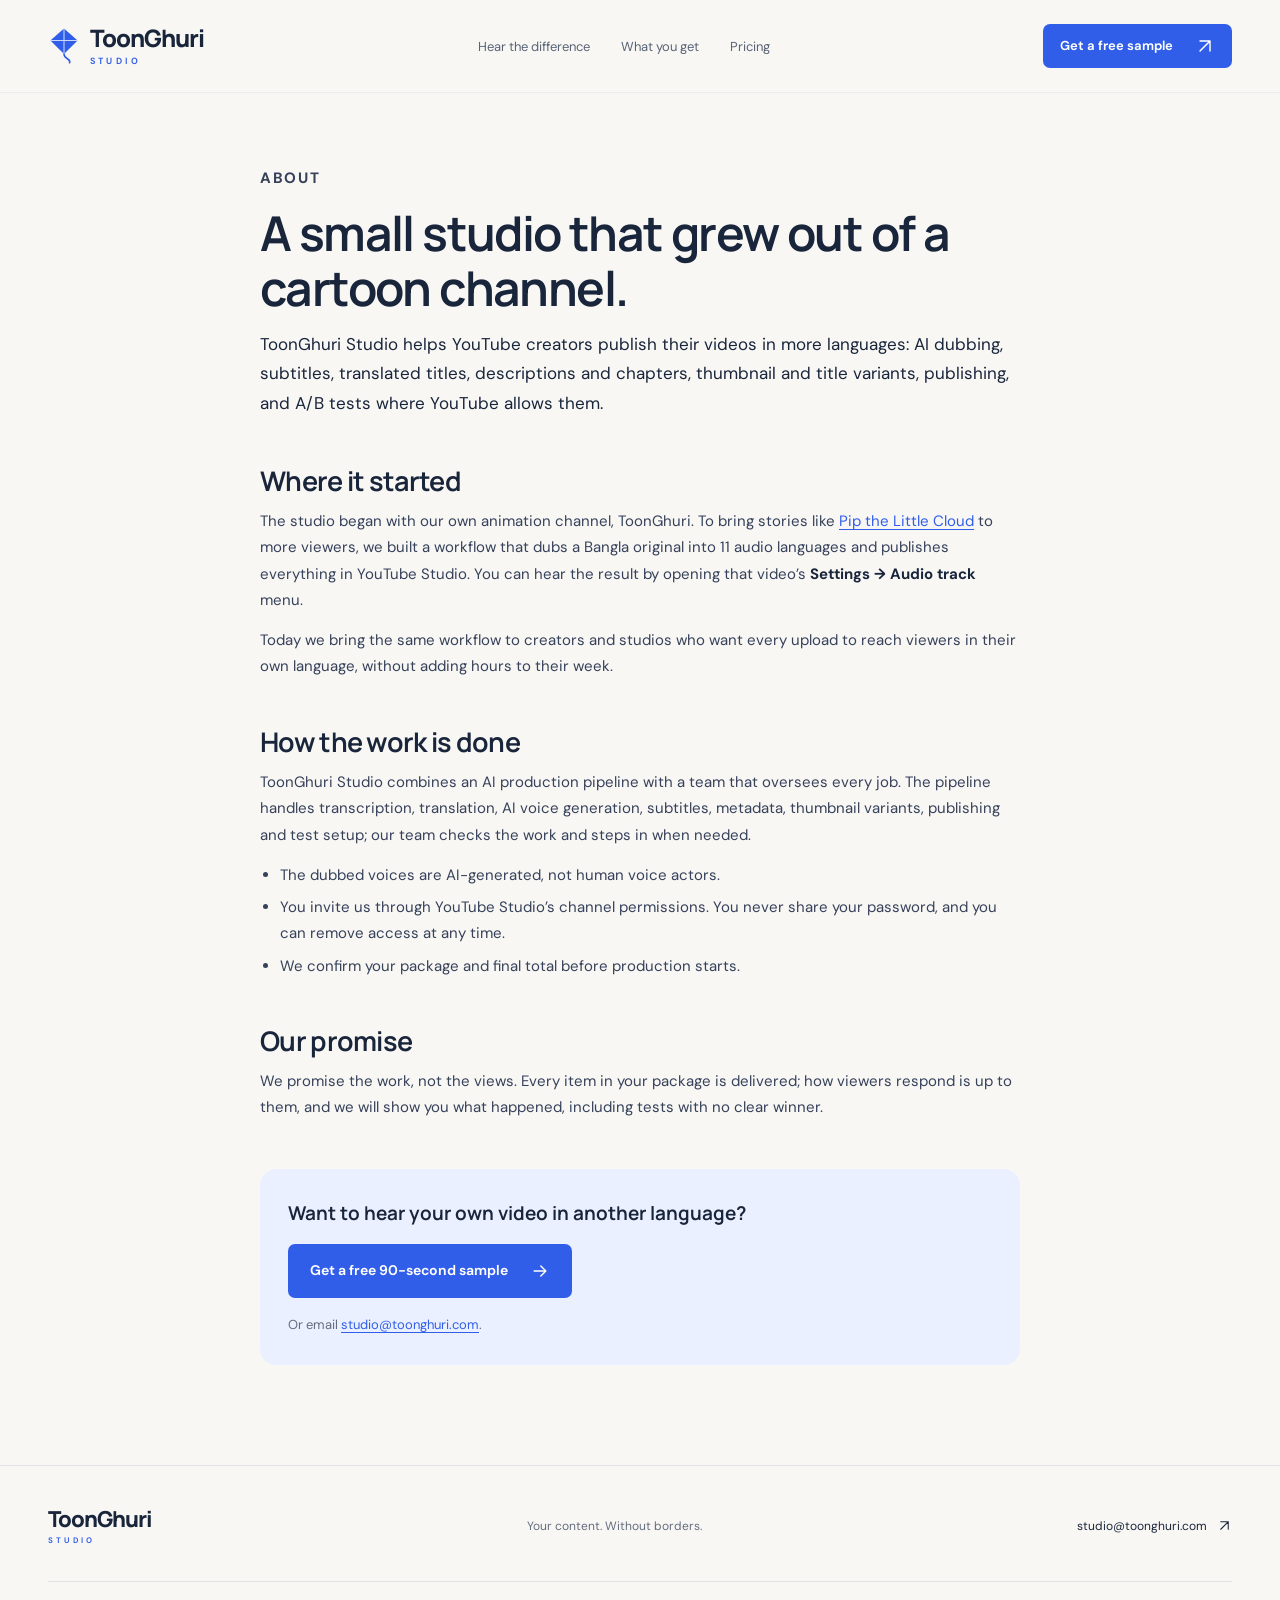
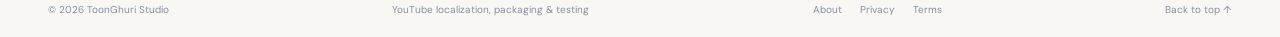
==== about.html @ 2e078eb3 "Monthly plans (EUR 39 trial, EUR 590/990 per month), honest no-views promise, auto-dub FAQ, About/Pr" ====
<!doctype html>
<html lang="en">
  <head>
    <meta charset="utf-8" />
    <meta name="viewport" content="width=device-width,initial-scale=1" />
    <title>About — ToonGhuri Studio</title>
    <meta name="description" content="ToonGhuri Studio grew out of the ToonGhuri animation channel. An AI-assisted YouTube localization agency." />
    <meta name="theme-color" content="#f8f7f4" />
    <link rel="icon" href="assets/favicon.svg" type="image/svg+xml" />
    <link rel="preconnect" href="https://fonts.googleapis.com" />
    <link rel="preconnect" href="https://fonts.gstatic.com" crossorigin />
    <link
      href="https://fonts.googleapis.com/css2?family=DM+Sans:wght@400;500;600;650;700&family=Manrope:wght@400;500;600;650;700;750;800&display=swap"
      rel="stylesheet"
    />
    <link rel="stylesheet" href="assets/styles.css" />

    <script src="assets/app.js" defer></script>
  </head>
  <body>
    <a href="#main" class="skip-link">Skip to content</a>
    <svg
      class="icon-library"
      xmlns="http://www.w3.org/2000/svg"
      aria-hidden="true"
    >
      <symbol id="i-arrow" viewBox="0 0 24 24">
        <path d="M5 12h14M13 6l6 6-6 6" />
      </symbol>
      <symbol id="i-diagonal" viewBox="0 0 24 24">
        <path d="M6 18 18 6M6 6h12v12" />
      </symbol>
      <symbol id="i-menu" viewBox="0 0 24 24">
        <path d="M4 7h16M4 12h16M4 17h16" />
      </symbol>
    </svg>
    <header class="site-header">
      <div class="container header-inner">
        <a class="brand" href="index.html" aria-label="ToonGhuri Studio home"
          ><svg class="brand-mark" viewBox="0 0 40 48" aria-hidden="true">
            <path d="m20 2 17 15-17 17L3 17Z" fill="currentColor" />
            <path
              d="m20 2 0 32M3 17h34"
              stroke="white"
              stroke-width="1.3"
              opacity=".75"
            />
            <path
              d="M20 34c0 7 9 5 7 11"
              fill="none"
              stroke="currentColor"
              stroke-width="2"
              stroke-linecap="round"
            /></svg
          ><span>ToonGhuri<small>STUDIO</small></span></a
        >
        <nav class="desktop-nav" aria-label="Main navigation">
          <a href="index.html#demo">Hear the difference</a
          ><a href="index.html#what-you-get">What you get</a
          ><a href="index.html#pricing">Pricing</a>
        </nav>
        <a class="button button-small header-cta" href="index.html#free-sample"
          >Get a free sample<svg class="icon"><use href="#i-diagonal" /></svg
        ></a>
        <button
          class="menu-toggle icon-button"
          aria-label="Open navigation"
          aria-expanded="false"
          aria-controls="mobile-nav"
        >
          <svg class="icon"><use href="#i-menu" /></svg>
        </button>
      </div>
      <nav
        class="mobile-nav"
        id="mobile-nav"
        aria-label="Mobile navigation"
        hidden
      >
        <a href="index.html#demo">Hear the difference</a
        ><a href="index.html#what-you-get">What you get</a><a href="index.html#pricing">Pricing</a
        ><a href="index.html#free-sample">Get a free sample</a>
      </nav>
    </header>
    <main id="main">
      <article class="container legal-page about-page" id="top" aria-labelledby="legal-heading">
        <p class="eyebrow">ABOUT</p>
        <h1 id="legal-heading">A small studio that grew out of a cartoon channel.</h1>
        <p class="legal-lead">ToonGhuri Studio helps YouTube creators publish their videos in more languages: AI dubbing, subtitles, translated titles, descriptions and chapters, thumbnail and title variants, publishing, and A/B tests where YouTube allows them.</p>

        <h2>Where it started</h2>
        <p>The studio began with our own animation channel, ToonGhuri. To bring stories like <a href="https://www.youtube.com/watch?v=JCj6V_AqaOQ" target="_blank" rel="noopener noreferrer">Pip the Little Cloud</a> to more viewers, we built a workflow that dubs a Bangla original into 11 audio languages and publishes everything in YouTube Studio. You can hear the result by opening that video’s <strong>Settings → Audio track</strong> menu.</p>
        <p>Today we bring the same workflow to creators and studios who want every upload to reach viewers in their own language, without adding hours to their week.</p>

        <h2>How the work is done</h2>
        <p>ToonGhuri Studio combines an AI production pipeline with a team that oversees every job. The pipeline handles transcription, translation, AI voice generation, subtitles, metadata, thumbnail variants, publishing and test setup; our team checks the work and steps in when needed.</p>
        <ul>
          <li>The dubbed voices are AI-generated, not human voice actors.</li>
          <li>You invite us through YouTube Studio’s channel permissions. You never share your password, and you can remove access at any time.</li>
          <li>We confirm your package and final total before production starts.</li>
        </ul>

        <h2>Our promise</h2>
        <p>We promise the work, not the views. Every item in your package is delivered; how viewers respond is up to them, and we will show you what happened, including tests with no clear winner.</p>

        <div class="about-cta">
          <p>Want to hear your own video in another language?</p>
          <a class="button" href="index.html#free-sample">Get a free 90-second sample<svg class="icon"><use href="#i-arrow" /></svg></a>
          <p class="legal-meta">Or email <a href="mailto:studio@toonghuri.com">studio@toonghuri.com</a>.</p>
        </div>
      </article>
    </main>
    <footer class="site-footer">
      <div class="container footer-top">
        <a class="brand" href="index.html"
          ><span>ToonGhuri<small>STUDIO</small></span></a
        >
        <p>Your content. Without borders.</p>
        <a href="mailto:studio@toonghuri.com"
          >studio@toonghuri.com<svg class="icon"><use href="#i-diagonal" /></svg
        ></a>
      </div>
      <div class="container footer-bottom">
        <span>© <span id="copyright-year">2026</span> ToonGhuri Studio</span
        ><span>YouTube localization, packaging &amp; testing</span
        ><nav class="footer-links" aria-label="Company and legal"><a href="about.html">About</a><a href="privacy.html">Privacy</a><a href="terms.html">Terms</a></nav
        ><a href="#top">Back to top ↑</a>
      </div>
    </footer>
  </body>
</html>
---- assets/styles.css ----
:root {
  --paper: #f8f7f4;
  --ink: #19253b;
  --muted: #646d7e;
  --blue: #315ee9;
  --blue-dark: #2349c5;
  --line: #e1e3e5;
  --navy: #14223c;
  --soft: #eaf0ff;
  --green: #4c997a;
  --radius: 16px;
  font-family: "DM Sans", sans-serif;
  color: var(--ink);
  background: var(--paper);
  font-synthesis: none;
  scroll-behavior: smooth;
  scroll-padding-top: 105px;
}
* {
  box-sizing: border-box;
}
body {
  margin: 0;
}
a {
  color: inherit;
  text-decoration: none;
}
button,
input,
select,
textarea {
  font: inherit;
}
button,
a,
input,
summary {
  -webkit-tap-highlight-color: transparent;
}
button,
summary {
  cursor: pointer;
}
button {
  color: inherit;
}
button:disabled {
  cursor: wait;
}
img {
  display: block;
  max-width: 100%;
}
button,
input {
  min-width: 0;
}
button {
  border: 0;
}
button:focus-visible,
a:focus-visible,
input:focus-visible,
summary:focus-visible {
  outline: 3px solid #e79544;
  outline-offset: 4px;
}
[hidden] {
  display: none !important;
}
.container {
  width: calc(100% - 96px);
  max-width: 1240px;
  margin-inline: auto;
}
.icon {
  width: 20px;
  height: 20px;
  fill: none;
  stroke: currentColor;
  stroke-width: 1.7;
  stroke-linecap: round;
  stroke-linejoin: round;
  flex-shrink: 0;
}
.icon-library {
  position: absolute;
  width: 0;
  height: 0;
  overflow: hidden;
}
.skip-link {
  position: fixed;
  top: -80px;
  left: 20px;
  background: var(--ink);
  color: white;
  padding: 14px;
  z-index: 100;
}
.skip-link:focus {
  top: 12px;
}
.button {
  display: inline-flex;
  align-items: center;
  justify-content: space-between;
  gap: 22px;
  padding: 17px 22px;
  min-height: 54px;
  color: #fff;
  background: var(--blue);
  border-radius: 7px;
  font-size: 14px;
  font-weight: 650;
  line-height: 1.4;
  transition:
    background 0.2s,
    transform 0.2s;
}
.button:hover {
  background: var(--blue-dark);
  transform: translateY(-2px);
}
.button-small {
  padding: 12px 17px;
  min-height: 44px;
  font-size: 13px;
}
.button-secondary {
  background: transparent;
  color: var(--ink);
  box-shadow: inset 0 0 0 1px #d5dbe5;
}
.button-secondary:hover {
  background: var(--soft);
}
.text-button {
  display: inline-flex;
  align-items: center;
  gap: 13px;
  font-size: 13px;
  font-weight: 650;
  color: var(--blue);
  background: none;
  padding: 0;
  line-height: 1.5;
}
.text-button:hover {
  text-decoration: underline;
  text-underline-offset: 4px;
}
.eyebrow {
  font-size: 10px;
  font-weight: 750;
  letter-spacing: 1.65px;
  line-height: 1.6;
  color: var(--blue);
  margin: 0 0 22px;
  display: flex;
  align-items: center;
  gap: 9px;
}
.status-dot {
  width: 6px;
  height: 6px;
  background: var(--blue);
  border-radius: 50%;
  box-shadow: 0 0 0 4px #315ee911;
}
.site-header {
  position: sticky;
  top: 0;
  z-index: 20;
  background: #f8f7f4f2;
  backdrop-filter: blur(14px);
  border-bottom: 1px solid #e1e3e580;
}
.header-inner {
  height: 92px;
  display: flex;
  align-items: center;
  justify-content: space-between;
  gap: 26px;
}
.brand {
  display: inline-flex;
  align-items: center;
  gap: 10px;
  font-family: Manrope, sans-serif;
  font-weight: 800;
  letter-spacing: -1px;
  font-size: 24px;
  line-height: 1.1;
  flex-shrink: 0;
}
.brand small {
  display: block;
  font-family: "DM Sans", sans-serif;
  font-size: 9px;
  letter-spacing: 3.2px;
  font-weight: 650;
  color: var(--blue);
  margin-top: 5px;
}
.brand-mark {
  width: 32px;
  height: 40px;
  color: var(--blue);
}
.desktop-nav {
  display: flex;
  gap: 31px;
  font-size: 13px;
  color: #596377;
}
.desktop-nav a:hover {
  color: var(--blue);
}
.menu-toggle {
  display: none !important;
}
.icon-button {
  display: inline-flex;
  align-items: center;
  justify-content: center;
  background: none;
  padding: 10px;
}
.mobile-nav {
  padding: 8px 24px 20px;
  display: flex;
  flex-direction: column;
  gap: 18px;
  font-size: 15px;
}
.hero {
  display: grid;
  grid-template-columns: minmax(0, 0.95fr) minmax(0, 1.05fr);
  gap: 44px;
  align-items: center;
  padding-top: 76px;
  padding-bottom: 67px;
}
.hero h1 {
  font-family: Manrope, sans-serif;
  font-size: clamp(40px, 4.2vw, 61px);
  font-weight: 750;
  letter-spacing: -3px;
  line-height: 1.1;
  margin: 0;
}
.hero h1 > span {
  color: var(--blue);
  white-space: nowrap;
}
.hero-description {
  max-width: 425px;
  color: var(--muted);
  font-size: 16px;
  line-height: 1.8;
  margin: 26px 0;
}
.hero .eyebrow {
  font-size: 10px;
  margin-bottom: 23px;
  letter-spacing: 1.55px;
}
.micro-copy {
  font-size: 11px;
  line-height: 1.6;
  color: var(--muted);
  margin: 13px 0 0;
}
.hero-note {
  display: flex;
  align-items: center;
  gap: 12px;
  margin-top: 31px;
  font-size: 11px;
  line-height: 1.7;
  color: var(--muted);
}
.hero-note > .icon {
  color: var(--blue);
  width: 29px;
  height: 29px;
}
.hero-note strong {
  font-weight: 600;
  color: var(--ink);
}
.demo-shell {
  align-self: center;
  background: var(--navy);
  color: #fff;
  border-radius: var(--radius);
  padding: 15px;
  box-shadow: 0 16px 32px #11204213;
  scroll-margin-top: 112px;
  min-width: 0;
}
.demo-heading {
  display: flex;
  align-items: center;
  justify-content: space-between;
  gap: 8px;
  padding: 3px 2px 14px;
}
.demo-kicker {
  font-size: 9px;
  letter-spacing: 1.1px;
  font-weight: 650;
  display: flex;
  align-items: center;
  gap: 7px;
}
.live-dot {
  display: inline-block;
  width: 5px;
  height: 5px;
  border-radius: 50%;
  background: #a9c2ff;
}
.demo-kind {
  font-size: 10px;
  color: #afbed9;
}
.youtube-stage {
  position: relative;
  aspect-ratio: 16/9;
  border-radius: 9px;
  overflow: hidden;
  background: #0b1425;
}
.youtube-stage > img {
  width: 100%;
  height: 100%;
  object-fit: cover;
}
.youtube-stage iframe {
  position: absolute;
  inset: 0;
  width: 100%;
  height: 100%;
  border: 0;
}
.stage-play {
  display: flex;
  align-items: center;
  justify-content: center;
  position: absolute;
  top: 50%;
  left: 50%;
  transform: translate(-50%, -50%);
  height: 66px;
  width: 66px;
  border-radius: 50%;
  color: white;
  background: #14223cc7;
  backdrop-filter: blur(5px);
  box-shadow: inset 0 0 0 1px #ffffff70;
  transition:
    background 0.2s,
    scale 0.2s;
}
.stage-play:hover {
  background: var(--blue);
  scale: 1.05;
}
.stage-play .icon {
  width: 28px;
  height: 28px;
  fill: currentColor;
  stroke-width: 1;
}
.video-caption {
  position: absolute;
  inset: auto 0 0;
  padding: 36px 17px 15px;
  display: flex;
  flex-direction: column;
  gap: 5px;
  pointer-events: none;
  background: linear-gradient(transparent, #081126a6);
  font-family: Manrope, sans-serif;
  font-size: 18px;
  font-weight: 650;
}
.clip-category {
  font-family: "DM Sans", sans-serif;
  font-size: 8px;
  font-weight: 500;
  letter-spacing: 1.5px;
}
.youtube-guide {
  padding: 16px 3px 15px;
  border-bottom: 1px solid #ffffff15;
}
.guide-heading {
  font-size: 12px;
  font-weight: 600;
}
.youtube-guide ol {
  list-style: none;
  margin: 12px 0 0;
  padding: 0;
  display: flex;
  align-items: center;
  gap: 14px;
  flex-wrap: wrap;
}
.youtube-guide li {
  display: flex;
  align-items: center;
  gap: 5px;
  font-size: 10px;
  color: #c2cce1;
}
.youtube-guide li > span {
  display: inline-grid;
  place-items: center;
  width: 17px;
  height: 17px;
  border-radius: 50%;
  background: #293d62;
  color: #bed0ff;
  font-size: 9px;
}
.youtube-guide strong {
  font-weight: 600;
  color: #edf2ff;
}
.language-area {
  padding: 15px 2px 10px;
}
.language-label {
  display: flex;
  align-items: center;
  justify-content: space-between;
  font-size: 10px;
  color: #c2cde2;
  margin: 0 0 10px;
}
.language-label .icon {
  width: 15px;
  height: 15px;
}
.language-chips {
  display: flex;
  gap: 6px;
  flex-wrap: wrap;
}
.language-chip {
  background: #ffffff06;
  display: inline-flex;
  align-items: center;
  justify-content: center;
  gap: 6px;
  padding: 7px 10px;
  min-height: 34px;
  border: 1px solid #ffffff1c;
  border-radius: 5px;
  font-size: 10px;
  line-height: 1.5;
  color: #d4ddf0;
}
.language-chip small {
  font-size: 8px;
  opacity: 0.8;
}
.language-chip.original-chip {
  color: #e5ecff;
  background: #3552824d;
  border-color: #7397e566;
}
.more-languages {
  color: #aac1ff;
  background: #315ee916;
}
.more-languages:hover {
  background: #315ee933;
}
.extra-languages {
  padding-top: 7px;
}
.demo-footnote {
  display: flex;
  flex-wrap: wrap;
  align-items: center;
  justify-content: space-between;
  gap: 10px;
  color: #8fa0be;
  padding: 10px 2px 1px;
  font-size: 9px;
  border-top: 1px solid #ffffff0f;
}
.demo-footnote a {
  color: #bbcfff;
}
.value-strip {
  display: grid;
  grid-template-columns: repeat(4, 1fr);
  gap: 20px;
  padding-top: 24px;
  padding-bottom: 24px;
  border-block: 1px solid var(--line);
}
.value-strip > span {
  display: flex;
  align-items: center;
  gap: 11px;
  color: #606b80;
  font-size: 12px;
}
.value-strip .icon {
  color: var(--blue);
  width: 19px;
  height: 19px;
}
.section {
  padding-block: 108px;
}
.section-heading {
  display: flex;
  justify-content: space-between;
  align-items: flex-end;
  gap: 50px;
  margin-bottom: 43px;
}
.section-heading > p {
  max-width: 330px;
  color: var(--muted);
  font-size: 14px;
  line-height: 1.8;
  margin: 0 0 4px;
}
h2 {
  font-family: Manrope, sans-serif;
  font-size: clamp(34px, 3.5vw, 47px);
  letter-spacing: -1.9px;
  line-height: 1.16;
  font-weight: 650;
  margin: 0;
}
.text-soft {
  color: #7b8494;
}
h3 {
  font-family: Manrope, sans-serif;
  font-weight: 650;
  letter-spacing: -0.8px;
  line-height: 1.3;
  margin: 0;
}
.feature-grid {
  display: grid;
  grid-template-columns: 1.12fr 0.88fr;
  gap: 22px;
}
.feature {
  padding: 31px 33px 28px;
  border-radius: 12px;
  min-width: 0;
  background: #efefec;
}
.feature-heading {
  display: flex;
  align-items: center;
  justify-content: space-between;
  color: #798396;
  margin-bottom: 22px;
}
.feature-number {
  font-size: 9px;
  letter-spacing: 1.45px;
  font-weight: 650;
}
.feature-heading .icon {
  width: 19px;
  height: 19px;
}
.feature h3 {
  font-size: 29px;
}
.feature > p {
  max-width: 370px;
  margin: 16px 0 25px;
  font-size: 13px;
  line-height: 1.8;
  color: var(--muted);
}
.feature-sound {
  background: #eaf0fc;
}
.feature-cast {
  background: #eeece7;
}
.feature-discovery {
  background: #fff;
  box-shadow: inset 0 0 0 1px #e4e7ec;
}
.feature-delivery {
  background: #edf0ed;
}
.audio-comparison {
  padding: 21px;
  background: #ffffffb3;
  border-radius: 8px;
}
.wave-row {
  display: flex;
  align-items: center;
  gap: 15px;
  margin-bottom: 14px;
}
.wave-row > span {
  width: 113px;
  flex-shrink: 0;
  font-size: 10px;
  color: var(--muted);
}
.waveform {
  height: 37px;
  display: flex;
  align-items: center;
  justify-content: space-between;
  gap: 2px;
  flex: 1;
  overflow: hidden;
}
.waveform i {
  width: 3px;
  flex-shrink: 0;
  display: block;
  border-radius: 2px;
  background: #a3afc7;
}
.waveform-dub i {
  background: var(--blue);
}
.audio-comparison .text-button {
  font-size: 11px;
  margin-top: 9px;
}
.feature-tag {
  display: flex;
  align-items: center;
  gap: 7px;
  font-size: 10px;
  color: #5c6e8d;
  margin-top: 17px;
}
.feature-tag .icon {
  width: 15px;
  height: 15px;
}
.cast-portraits {
  display: grid;
  grid-template-columns: repeat(3, 1fr);
  gap: 12px;
  margin-top: 32px;
}
.cast-portrait {
  aspect-ratio: 0.82;
  background: #ddd7cc;
  border-radius: 70px 70px 15px 15px;
  overflow: hidden;
  position: relative;
}
.cast-portrait img {
  position: absolute;
  height: 100%;
  max-width: none;
  width: auto;
  object-fit: cover;
}
.cast-elder img {
  transform: scale(1.4);
  transform-origin: 27% 35%;
  left: -18%;
}
.cast-child img {
  transform: scale(1.6);
  transform-origin: 49% 40%;
  left: -145%;
}
.cast-monkey img {
  transform: scale(1.3);
  transform-origin: 65% 65%;
  left: -218%;
}
.cast-voice-labels {
  display: grid;
  grid-template-columns: repeat(3, 1fr);
  text-align: center;
  font-size: 10px;
  color: #737769;
  margin-top: 12px;
}
.localized-preview {
  display: grid;
  grid-template-columns: 155px 1fr;
  gap: 15px;
  padding: 17px;
  background: #f6f7f9;
  border: 1px solid #ebedf2;
  border-radius: 8px;
  align-items: center;
  margin-top: 31px;
}
.localized-thumbnail {
  position: relative;
  aspect-ratio: 16/10;
  border-radius: 5px;
  overflow: hidden;
}
.localized-thumbnail img {
  width: 100%;
  height: 100%;
  object-fit: cover;
}
.localized-thumbnail > span {
  position: absolute;
  right: 5px;
  bottom: 5px;
  color: white;
  background: #172037d9;
  font-size: 9px;
  padding: 2px 4px;
  border-radius: 2px;
}
.example-label {
  font-size: 8px;
  letter-spacing: 0.9px;
  color: #838d9c;
  display: block;
  margin-bottom: 7px;
}
.localized-preview strong {
  display: block;
  font-size: 13px;
  line-height: 1.5;
  font-weight: 650;
  min-height: 39px;
}
.localized-channel {
  display: block;
  font-size: 9px;
  color: #848d9b;
  margin-top: 4px;
}
.title-language-buttons {
  display: flex;
  gap: 6px;
  margin-top: 12px;
}
.title-language-buttons button {
  padding: 4px 7px;
  border-radius: 3px;
  background: #e9edf4;
  color: #7f8797;
  font-size: 9px;
}
.title-language-buttons button[aria-pressed="true"] {
  background: var(--blue);
  color: white;
}
.delivery-example {
  padding: 0 16px;
  background: #ffffffab;
  border-radius: 8px;
  margin-top: 30px;
}
.delivery-example > div {
  display: flex;
  align-items: center;
  gap: 8px;
  min-height: 42px;
  border-bottom: 1px solid #e5e9e6;
  font-size: 10px;
}
.delivery-example > div:last-child {
  border: 0;
}
.delivery-example .delivery-example-heading {
  justify-content: space-between;
  font-size: 8px;
  letter-spacing: 0.8px;
  color: #819087;
  min-height: 36px;
}
.delivery-example-heading > span:last-child {
  letter-spacing: 0;
}
.delivery-example .icon {
  width: 14px;
  height: 14px;
  color: #4b9576;
}
.delivery-state {
  margin-left: auto;
  color: #47876d;
  font-size: 9px;
}
.delivery-note {
  display: block;
  font-size: 9px;
  color: #7d867f;
  margin-top: 13px;
}
.workflow-section {
  background: var(--navy);
  color: white;
  padding-block: 75px;
}
.workflow-section .container {
  display: grid;
  grid-template-columns: 0.86fr 1.7fr;
  gap: 70px;
}
.workflow-section .eyebrow {
  color: #90adff;
  font-size: 9px;
  max-width: 240px;
}
.workflow-section h2 {
  font-size: 37px;
  letter-spacing: -1.3px;
}
.workflow-section .text-button {
  color: #a3bbff;
  margin-top: 25px;
  font-size: 12px;
}
.workflow-steps {
  display: grid;
  grid-template-columns: repeat(3, 1fr);
  gap: 24px;
  align-items: start;
  padding-top: 30px;
}
.step-line {
  border-top: 1px solid #ffffff33;
  padding-top: 16px;
  display: flex;
  align-items: center;
  justify-content: space-between;
  margin-bottom: 40px;
  color: #95a8c9;
}
.step-line > span {
  font-size: 11px;
}
.step-line .icon {
  width: 19px;
  height: 19px;
}
.workflow-steps h3 {
  font-size: 17px;
  letter-spacing: -0.4px;
  line-height: 1.4;
}
.workflow-steps p {
  font-size: 12px;
  color: #a2b0c9;
  line-height: 1.9;
  margin-top: 13px;
}
.pricing-grid {
  display: grid;
  grid-template-columns: repeat(3, 1fr);
  gap: 18px;
  padding-top: 16px;
}
.price-card {
  padding: 30px 27px 25px;
  border: 1px solid #dce0e7;
  border-radius: 10px;
  position: relative;
  display: flex;
  flex-direction: column;
  background: #fff;
}
.plan-name {
  font-size: 11px;
  font-weight: 750;
  letter-spacing: 1.6px;
  margin: 0 0 12px;
}
.plan-description {
  font-size: 12px;
  color: var(--muted);
  line-height: 1.7;
  margin: 0;
  max-width: 220px;
  min-height: 42px;
}
.price {
  font-family: Manrope, sans-serif;
  font-weight: 700;
  font-size: 42px;
  letter-spacing: -2px;
  margin: 22px 0 23px;
  line-height: 1;
}
.price > span {
  font-family: "DM Sans", sans-serif;
  font-weight: 400;
  letter-spacing: 0;
  font-size: 12px;
  color: #828b9b;
  margin-left: 6px;
}
.plan-volume {
  padding: 17px 0;
  border-block: 1px solid var(--line);
  display: flex;
  align-items: center;
  gap: 12px;
}
.plan-volume strong {
  font-family: Manrope, sans-serif;
  font-size: 27px;
  letter-spacing: -1px;
  font-weight: 600;
}
.plan-volume span {
  font-size: 10px;
  color: var(--muted);
  max-width: 100px;
  line-height: 1.6;
}
.price-card ul {
  list-style: none;
  padding: 0;
  margin: 24px 0;
  display: flex;
  flex-direction: column;
  gap: 14px;
  flex: 1;
}
.price-card li {
  position: relative;
  padding-left: 17px;
  font-size: 11px;
  color: var(--muted);
  line-height: 1.7;
}
.price-card li:before {
  content: "✓";
  position: absolute;
  left: 0;
  color: var(--blue);
  font-size: 11px;
}
.price-card .button {
  font-size: 12px;
  padding: 13px 16px;
  min-height: 48px;
}
.price-card-featured {
  border-color: #7c99f0;
  box-shadow: 0 6px 24px #315ee90a;
  background: #f2f5ff;
}
.price-card-featured .plan-name {
  color: var(--blue);
}
.plan-badge {
  position: absolute;
  top: -15px;
  left: 24px;
  background: var(--blue);
  color: white;
  letter-spacing: 1px;
  padding: 7px 12px;
  border-radius: 4px;
  font-size: 8px;
  font-weight: 650;
}
.minutes-explainer {
  padding: 23px 15px 27px;
  display: flex;
  flex-direction: column;
  gap: 9px;
  align-items: center;
  text-align: center;
}
.minutes-explainer > span:first-child {
  font-size: 9px;
  font-weight: 650;
  letter-spacing: 1px;
  text-transform: uppercase;
  color: #7c8797;
}
.minutes-explainer strong {
  font-size: 12px;
  font-weight: 500;
  line-height: 1.8;
}
.minutes-explainer strong > span {
  color: var(--blue);
  margin: 0 10px;
}
.minutes-explainer > span:last-child {
  font-size: 10px;
  color: var(--muted);
}
.custom-builder {
  border: 1px solid #dce1e8;
  border-radius: 9px;
  background: white;
}
.custom-builder > summary {
  display: flex;
  align-items: center;
  justify-content: space-between;
  gap: 15px;
  list-style: none;
  padding: 23px 27px;
}
.custom-builder > summary::-webkit-details-marker,
.faq-list summary::-webkit-details-marker {
  display: none;
}
.custom-builder summary > span:first-child {
  display: flex;
  align-items: center;
  gap: 17px;
}
.custom-builder summary .icon {
  color: var(--blue);
}
.custom-builder summary strong {
  display: block;
  font-size: 13px;
}
.custom-builder summary small {
  font-size: 11px;
  color: var(--muted);
  display: block;
  margin-top: 5px;
}
.builder-open-label {
  display: flex;
  align-items: center;
  gap: 16px;
  font-size: 11px;
  font-weight: 650;
  color: var(--blue);
  white-space: nowrap;
}
.builder-open-label .icon {
  transition: rotate 0.2s;
  width: 17px;
  height: 17px;
}
details[open] > .builder-open-label .icon,
.custom-builder[open] .builder-open-label .icon {
  rotate: 180deg;
}
.builder-content {
  display: grid;
  grid-template-columns: 1.3fr 1fr;
  gap: 45px;
  border-top: 1px solid var(--line);
  padding: 30px;
}
.billing-toggle {
  display: inline-flex;
  gap: 3px;
  background: #edf0f5;
  border-radius: 6px;
  padding: 4px;
  margin-bottom: 27px;
}
.billing-toggle button {
  background: none;
  padding: 10px 16px;
  font-size: 11px;
  border-radius: 4px;
  color: var(--muted);
}
.billing-toggle button[aria-pressed="true"] {
  background: white;
  color: var(--blue);
  box-shadow: 0 1px 3px #17253d15;
}
.slider-field {
  margin-bottom: 26px;
}
.slider-field label {
  display: flex;
  justify-content: space-between;
  gap: 10px;
  font-size: 12px;
  margin-bottom: 13px;
}
.slider-field output {
  font-weight: 650;
  color: var(--blue);
}
input[type="range"] {
  accent-color: var(--blue);
  width: 100%;
  height: 20px;
  cursor: pointer;
}
.range-bounds {
  display: flex;
  justify-content: space-between;
  font-size: 9px;
  color: #949dab;
  margin-top: 5px;
}
.language-presets {
  display: flex;
  justify-content: space-between;
  gap: 6px;
  margin-top: 8px;
}
.language-presets button {
  background: #f0f3f8;
  padding: 7px 12px;
  border-radius: 4px;
  font-size: 10px;
}
.language-presets button[aria-pressed="true"] {
  background: var(--blue);
  color: white;
}
.builder-addons {
  border: 0;
  padding: 0;
  margin: 20px 0 0;
  font-size: 11px;
}
.builder-addons legend {
  font-size: 11px;
  font-weight: 650;
  margin-bottom: 15px;
}
.builder-addons label,
.always-included {
  display: flex;
  align-items: center;
  gap: 9px;
  margin: 13px 0;
  color: var(--muted);
  line-height: 1.6;
}
.builder-addons input {
  accent-color: var(--blue);
  width: 15px;
  height: 15px;
  flex-shrink: 0;
  margin: 0;
}
.always-included {
  color: var(--ink);
  font-size: 10px;
}
.always-included .icon {
  width: 15px;
  height: 15px;
  color: var(--green);
}
.builder-summary {
  align-self: start;
  background: var(--navy);
  color: white;
  padding: 29px;
  border-radius: 8px;
}
.builder-summary .eyebrow {
  color: #a4baff;
  font-size: 9px;
  margin-bottom: 20px;
}
.builder-price {
  font-family: Manrope, sans-serif;
  font-size: 45px;
  letter-spacing: -1.8px;
  font-weight: 650;
  margin: 0 0 26px;
  line-height: 1.2;
}
.builder-price > span:last-child {
  font-family: "DM Sans", sans-serif;
  font-size: 12px;
  letter-spacing: 0;
  color: #a2b1ce;
  font-weight: 400;
  display: block;
  margin-top: 7px;
}
.builder-summary dl {
  margin: 0;
  border-block: 1px solid #ffffff20;
  padding: 10px 0;
}
.builder-summary dl > div {
  display: flex;
  justify-content: space-between;
  gap: 18px;
  font-size: 11px;
  margin: 15px 0;
}
.builder-summary dt {
  color: #a6b3cc;
}
.builder-summary dd {
  margin: 0;
  text-align: right;
}
.builder-rate {
  font-size: 10px;
  color: #a6b3cc;
  margin: 18px 0 24px;
}
.builder-summary .button {
  width: 100%;
  font-size: 11px;
  padding: 14px;
}
.builder-summary .micro-copy {
  color: #a1b0cb;
  font-size: 10px;
}
.sample-section {
  padding-block: 90px;
  background: #eaf0fc;
}
.sample-grid {
  display: grid;
  grid-template-columns: 1fr 1fr;
  gap: 100px;
  align-items: center;
}
.sample-copy h2 {
  font-size: 48px;
  letter-spacing: -2px;
}
.sample-copy h2 > span {
  color: var(--blue);
}
.sample-copy > p:not(.eyebrow) {
  font-size: 14px;
  color: var(--muted);
  line-height: 1.8;
  max-width: 330px;
  margin: 23px 0;
}
.sample-copy .eyebrow {
  font-size: 9px;
  letter-spacing: 1.4px;
}
.sample-mini-scene {
  width: 245px;
  aspect-ratio: 16/9;
  position: relative;
  border: 5px solid #fff;
  border-radius: 10px;
  overflow: hidden;
  transform: rotate(-3deg);
  box-shadow: 5px 10px 20px #233e6b13;
  margin: 28px 0;
}
.sample-mini-scene img {
  width: 100%;
  height: 100%;
  object-fit: cover;
}
.sample-mini-scene > span {
  position: absolute;
  inset: auto 0 0;
  background: #14223ccf;
  color: white;
  font-size: 10px;
  padding: 11px;
  display: flex;
  align-items: center;
  gap: 8px;
}
.sample-mini-scene .icon {
  width: 13px;
  height: 13px;
}
.sample-contact {
  display: inline-flex;
  align-items: center;
  gap: 9px;
  font-size: 11px;
  color: #5a6c8c;
}
.sample-contact .icon {
  width: 14px;
  height: 14px;
}
.sample-form {
  background: white;
  padding: 32px;
  border-radius: 12px;
  box-shadow: 0 8px 28px #1d3d7c09;
}
.form-heading h3 {
  font-size: 23px;
  margin-bottom: 8px;
}
.form-heading > span {
  font-size: 11px;
  color: var(--muted);
  display: block;
  margin-bottom: 27px;
}
.sample-form > label {
  display: flex;
  align-items: center;
  gap: 4px;
  font-size: 11px;
  font-weight: 600;
  margin: 17px 0 9px;
}
.sample-form > label > span {
  color: var(--blue);
}
.sample-form > label .optional {
  font-size: 10px;
  color: #a2a9b4;
  font-weight: 400;
  margin-left: auto;
}
.sample-form > input:not([type="hidden"]) {
  display: block;
  width: 100%;
  border: 1px solid #dce0e7;
  border-radius: 5px;
  background: #fcfcfd;
  padding: 13px;
  font-size: 12px;
  color: var(--ink);
  min-height: 46px;
}
.sample-form > input::placeholder {
  color: #9ba3b2;
}
.sample-form > .button {
  width: 100%;
  font-size: 12px;
  margin-top: 24px;
  padding: 16px 17px;
}
.form-small {
  font-size: 10px;
  text-align: center;
  line-height: 1.6;
  color: #8791a2;
  margin: 13px 0 0;
}
.selected-plan {
  padding: 12px;
  background: var(--soft);
  border-radius: 5px;
  display: flex;
  align-items: center;
  gap: 12px;
  color: #4161a2;
  font-size: 10px;
  line-height: 1.6;
}
.selected-plan .text-button {
  font-size: 10px;
  flex-shrink: 0;
  margin-left: auto;
}
.form-result {
  background: #eef3ff;
  padding: 16px;
  border-radius: 5px;
  margin-top: 20px;
  font-size: 12px;
  line-height: 1.7;
}
.form-result p {
  margin: 0 0 8px;
}
.form-result .text-button {
  font-size: 12px;
}
.faq-section {
  display: grid;
  grid-template-columns: 1fr 1.15fr;
  gap: 90px;
}
.faq-section .eyebrow {
  max-width: 265px;
  font-size: 9px;
}
.faq-list details {
  border-bottom: 1px solid var(--line);
}
.faq-list details:first-child {
  border-top: 1px solid var(--line);
}
.faq-list summary {
  display: flex;
  align-items: center;
  justify-content: space-between;
  gap: 20px;
  padding: 22px 0;
  font-size: 13px;
  list-style: none;
  font-weight: 500;
}
.faq-list summary .icon {
  width: 16px;
  height: 16px;
  color: #8c97a8;
  transition: rotate 0.2s;
}
.faq-list details[open] summary .icon {
  rotate: 180deg;
}
.faq-list details p {
  font-size: 12px;
  line-height: 1.9;
  color: var(--muted);
  margin: 0 35px 22px 0;
}
.site-footer {
  border-top: 1px solid var(--line);
  padding-top: 40px;
}
.footer-top {
  display: flex;
  justify-content: space-between;
  gap: 30px;
  align-items: center;
  padding-bottom: 35px;
}
.footer-top .brand {
  font-size: 22px;
}
.footer-top .brand small {
  font-size: 8px;
}
.footer-top > p {
  font-size: 12px;
  color: var(--muted);
}
.footer-top > a:last-child {
  display: flex;
  align-items: center;
  gap: 10px;
  font-size: 12px;
}
.footer-top .icon {
  width: 15px;
  height: 15px;
}
.footer-bottom {
  border-top: 1px solid var(--line);
  display: flex;
  justify-content: space-between;
  gap: 20px;
  padding-block: 21px;
  font-size: 10px;
  color: #8690a1;
}
@media (min-width: 1440px) {
  .hero {
    gap: 65px;
    padding-top: 90px;
    padding-bottom: 85px;
  }
  .hero h1 {
    font-size: 64px;
  }
  .hero-description {
    font-size: 17px;
  }
  .demo-kicker {
    font-size: 10px;
  }
  .demo-kind {
    font-size: 11px;
  }
  .language-chip {
    font-size: 11px;
  }
  .youtube-guide li {
    font-size: 11px;
  }
}
@media (max-width: 1100px) {
  .container {
    width: calc(100% - 64px);
  }
  .desktop-nav {
    gap: 20px;
    font-size: 12px;
  }
  .hero {
    gap: 30px;
    padding-top: 55px;
  }
  .hero h1 {
    font-size: 46px;
    letter-spacing: -2.4px;
  }
  .hero-description {
    font-size: 14px;
  }
  .hero-note {
    margin-top: 25px;
  }
  .demo-kind {
    display: none;
  }
  .language-chip {
    padding: 6px 8px;
  }
  .demo-footnote {
    font-size: 8px;
  }
  .feature {
    padding: 27px;
  }
  .feature h3 {
    font-size: 26px;
  }
  .workflow-section .container {
    gap: 35px;
    grid-template-columns: 1fr 1.8fr;
  }
  .workflow-section h2 {
    font-size: 30px;
  }
  .workflow-steps {
    gap: 18px;
  }
  .price-card {
    padding: 27px 20px;
  }
  .price {
    font-size: 36px;
  }
  .sample-grid {
    gap: 60px;
  }
  .sample-copy h2 {
    font-size: 43px;
  }
  .localized-preview {
    grid-template-columns: 120px 1fr;
    padding: 13px;
  }
  .faq-section {
    gap: 55px;
  }
}
@media (max-width: 850px) {
  .desktop-nav {
    display: none;
  }
  .menu-toggle {
    display: inline-flex !important;
    margin-left: -12px;
  }
  .header-cta {
    margin-left: auto;
  }
  .header-inner {
    height: 78px;
    gap: 22px;
  }
  .hero {
    grid-template-columns: 1fr;
    gap: 36px;
    padding-top: 48px;
    padding-bottom: 42px;
  }
  .hero-copy {
    max-width: 620px;
  }
  .hero h1 {
    font-size: 64px;
    letter-spacing: -3.4px;
  }
  .hero-description {
    max-width: 475px;
    font-size: 16px;
  }
  .hero-note {
    display: none;
  }
  .demo-shell {
    max-width: 680px;
    width: 100%;
    justify-self: center;
  }
  .demo-heading {
    padding-bottom: 14px;
  }
  .demo-kind {
    display: block;
  }
  .demo-kicker {
    font-size: 10px;
  }
  .language-chip {
    font-size: 12px;
    padding: 9px 13px;
  }
  .youtube-guide li {
    font-size: 12px;
  }
  .demo-footnote {
    font-size: 10px;
  }
  .value-strip {
    grid-template-columns: repeat(2, 1fr);
    gap: 20px 28px;
  }
  .section {
    padding-block: 76px;
  }
  .section-heading {
    gap: 35px;
  }
  .section-heading > p {
    font-size: 13px;
    max-width: 260px;
  }
  h2 {
    font-size: 38px;
  }
  .feature-grid {
    grid-template-columns: 1fr 1fr;
    gap: 16px;
  }
  .feature {
    padding: 24px;
  }
  .feature h3 {
    font-size: 25px;
  }
  .feature > p {
    font-size: 12px;
  }
  .wave-row {
    flex-direction: column;
    align-items: stretch;
    gap: 6px;
    margin-bottom: 17px;
  }
  .wave-row > span {
    width: auto;
  }
  .waveform {
    flex: auto;
  }
  .cast-portraits {
    gap: 6px;
  }
  .cast-voice-labels {
    font-size: 9px;
  }
  .localized-preview {
    display: block;
  }
  .localized-thumbnail {
    aspect-ratio: 16/8;
    margin-bottom: 13px;
  }
  .localized-preview strong {
    min-height: 0;
  }
  .delivery-example {
    padding: 0 11px;
  }
  .delivery-example > div {
    font-size: 9px;
    gap: 5px;
  }
  .delivery-example .delivery-example-heading {
    font-size: 7px;
  }
  .workflow-section .container {
    display: block;
  }
  .workflow-section h2 {
    font-size: 38px;
  }
  .workflow-intro {
    max-width: 500px;
  }
  .workflow-section .eyebrow {
    max-width: none;
  }
  .workflow-steps {
    padding-top: 40px;
    gap: 28px;
  }
  .workflow-steps h3 {
    font-size: 18px;
  }
  .pricing-grid {
    gap: 12px;
  }
  .price-card {
    padding: 25px 15px;
  }
  .price-card .price {
    font-size: 33px;
  }
  .price-card .price > span {
    font-size: 10px;
    display: block;
    margin: 9px 0 0;
  }
  .price-card .button {
    font-size: 10px;
    padding: 12px;
    gap: 7px;
  }
  .price-card li {
    font-size: 10px;
  }
  .plan-volume {
    flex-direction: column;
    gap: 3px;
    align-items: flex-start;
  }
  .plan-volume span {
    max-width: none;
    font-size: 9px;
  }
  .plan-badge {
    font-size: 6px;
    left: 12px;
    padding: 6px 8px;
  }
  .plan-description {
    font-size: 10px;
  }
  .builder-content {
    gap: 25px;
    padding: 24px;
    grid-template-columns: 1fr 1fr;
  }
  .builder-summary {
    padding: 22px;
  }
  .builder-price {
    font-size: 39px;
  }
  .builder-summary dl > div {
    font-size: 10px;
  }
  .sample-grid {
    gap: 35px;
  }
  .sample-copy h2 {
    font-size: 38px;
  }
  .sample-copy > p:not(.eyebrow) {
    font-size: 13px;
  }
  .sample-copy .eyebrow {
    font-size: 8px;
  }
  .sample-form {
    padding: 25px;
  }
  .form-heading h3 {
    font-size: 21px;
  }
  .sample-form > .button {
    font-size: 11px;
  }
  .faq-section {
    gap: 40px;
    grid-template-columns: 0.8fr 1.2fr;
  }
  .faq-section h2 {
    font-size: 33px;
  }
  .footer-top {
    gap: 20px;
  }
  .footer-top > p {
    font-size: 11px;
  }
  .footer-top > a:last-child {
    font-size: 11px;
  }
}
@media (max-width: 600px) {
  :root {
    scroll-padding-top: 88px;
  }
  .container {
    width: calc(100% - 40px);
  }
  .header-inner {
    height: 72px;
    gap: 10px;
  }
  .brand {
    font-size: 20px;
    gap: 7px;
  }
  .brand-mark {
    width: 27px;
    height: 34px;
  }
  .brand small {
    font-size: 7px;
    letter-spacing: 2.8px;
    margin-top: 4px;
  }
  .header-cta {
    font-size: 10px;
    min-height: 38px;
    padding: 9px 11px;
    gap: 6px;
  }
  .header-cta .icon {
    width: 14px;
    height: 14px;
  }
  .menu-toggle {
    padding: 8px;
    margin-left: 0;
  }
  .menu-toggle .icon {
    width: 20px;
    height: 20px;
  }
  .hero {
    padding-top: 39px;
    padding-bottom: 34px;
    gap: 31px;
  }
  .hero .eyebrow {
    font-size: 8px;
    letter-spacing: 1.35px;
    margin-bottom: 20px;
  }
  .hero h1 {
    font-size: clamp(35px, 8.9vw, 54px);
    letter-spacing: -2px;
    line-height: 1.13;
  }
  .hero-description {
    font-size: 14px;
    line-height: 1.85;
    margin: 20px 0 23px;
    max-width: 410px;
  }
  .hero-cta {
    font-size: 12px;
    padding: 15px 18px;
    min-height: 49px;
    gap: 35px;
  }
  .hero .micro-copy {
    font-size: 10px;
  }
  .demo-shell {
    padding: 11px;
    border-radius: 11px;
    scroll-margin-top: 92px;
    box-shadow: 0 12px 22px #11204214;
  }
  .demo-heading {
    padding: 3px 1px 11px;
  }
  .demo-kicker {
    font-size: 8px;
    letter-spacing: 0.7px;
    gap: 6px;
  }
  .demo-kind {
    font-size: 8px;
  }
  .youtube-stage {
    border-radius: 6px;
  }
  .stage-play {
    width: 53px;
    height: 53px;
  }
  .stage-play .icon {
    width: 23px;
    height: 23px;
  }
  .video-caption {
    font-size: 16px;
    padding: 32px 12px 12px;
  }
  .clip-category {
    font-size: 7px;
  }
  .youtube-guide {
    padding: 13px 2px;
  }
  .guide-heading {
    font-size: 11px;
  }
  .youtube-guide ol {
    gap: 10px;
    margin-top: 10px;
    justify-content: space-between;
  }
  .youtube-guide li {
    font-size: 9px;
    gap: 4px;
  }
  .youtube-guide li > span {
    width: 15px;
    height: 15px;
    font-size: 8px;
  }
  .language-area {
    padding: 13px 1px 11px;
  }
  .language-label {
    font-size: 9px;
  }
  .language-chips {
    gap: 5px;
  }
  .language-chip {
    font-size: 10px;
    min-height: 32px;
    padding: 6px 8px;
    gap: 4px;
  }
  .language-chip small {
    font-size: 7px;
  }
  .demo-footnote {
    font-size: 8px;
    gap: 8px;
  }
  .value-strip {
    font-size: 10px;
    padding-block: 22px;
    gap: 17px 13px;
  }
  .value-strip > span {
    font-size: 10px;
    gap: 8px;
    line-height: 1.5;
  }
  .value-strip .icon {
    width: 17px;
    height: 17px;
  }
  .section {
    padding-block: 60px;
  }
  .eyebrow {
    font-size: 8px;
    letter-spacing: 1.35px;
    margin-bottom: 17px;
  }
  h2 {
    font-size: 35px;
    letter-spacing: -1.6px;
  }
  .section-heading {
    display: block;
    margin-bottom: 29px;
  }
  .section-heading > p {
    max-width: 420px;
    font-size: 13px;
    margin: 19px 0 0;
  }
  .feature-grid {
    grid-template-columns: 1fr;
    gap: 15px;
  }
  .feature {
    padding: 27px 24px;
  }
  .feature h3 {
    font-size: 28px;
  }
  .feature > p {
    font-size: 13px;
    margin-bottom: 23px;
  }
  .feature-heading {
    margin-bottom: 19px;
  }
  .feature-number {
    font-size: 8px;
  }
  .wave-row {
    flex-direction: row;
    align-items: center;
    gap: 13px;
    margin-bottom: 14px;
  }
  .wave-row > span {
    width: 99px;
    font-size: 9px;
  }
  .waveform {
    flex: 1;
  }
  .audio-comparison {
    padding: 18px 16px;
  }
  .cast-portraits {
    gap: 12px;
    max-width: 340px;
    margin-top: 22px;
  }
  .cast-portrait {
    aspect-ratio: 0.88;
  }
  .cast-voice-labels {
    font-size: 11px;
    max-width: 340px;
  }
  .localized-preview {
    display: grid;
    grid-template-columns: 125px 1fr;
    padding: 13px;
    gap: 12px;
    margin-top: 25px;
  }
  .localized-thumbnail {
    aspect-ratio: 16/11;
    margin: 0;
  }
  .localized-preview strong {
    font-size: 12px;
    min-height: 36px;
  }
  .localized-channel {
    font-size: 8px;
  }
  .example-label {
    font-size: 7px;
  }
  .title-language-buttons {
    margin-top: 9px;
  }
  .delivery-example > div {
    font-size: 11px;
  }
  .delivery-example .delivery-example-heading {
    font-size: 8px;
  }
  .delivery-note {
    font-size: 10px;
  }
  .workflow-section {
    padding-block: 54px;
  }
  .workflow-section h2 {
    font-size: 35px;
  }
  .workflow-section .eyebrow {
    font-size: 8px;
  }
  .workflow-steps {
    display: block;
    padding-top: 32px;
  }
  .workflow-steps article {
    display: grid;
    grid-template-columns: 45px 1fr;
    column-gap: 18px;
    margin-top: 23px;
  }
  .step-line {
    grid-row: 1/3;
    border-top: 0;
    display: flex;
    flex-direction: column;
    justify-content: flex-start;
    gap: 15px;
    padding-top: 3px;
    margin: 0;
    border-right: 1px solid #ffffff24;
  }
  .workflow-steps h3 {
    font-size: 18px;
  }
  .workflow-steps p {
    font-size: 12px;
    margin: 9px 0 0;
    line-height: 1.8;
  }
  .pricing-grid {
    grid-template-columns: 1fr;
    gap: 26px;
    padding-top: 7px;
  }
  .price-card {
    padding: 28px;
  }
  .price-card .price {
    font-size: 40px;
    margin: 21px 0;
  }
  .price-card .price > span {
    display: inline;
    font-size: 12px;
    margin-left: 9px;
  }
  .plan-volume {
    flex-direction: row;
    align-items: center;
    gap: 13px;
  }
  .plan-volume span {
    font-size: 11px;
    max-width: 120px;
  }
  .plan-name {
    font-size: 12px;
  }
  .plan-description {
    font-size: 13px;
    max-width: 300px;
    min-height: 0;
  }
  .plan-badge {
    font-size: 8px;
    padding: 7px 12px;
    left: 26px;
  }
  .price-card li {
    font-size: 12px;
  }
  .price-card .button {
    font-size: 12px;
    min-height: 49px;
    padding: 14px 16px;
  }
  .minutes-explainer {
    padding: 26px 0;
  }
  .minutes-explainer strong {
    font-size: 11px;
  }
  .minutes-explainer strong > span {
    margin: 0 4px;
  }
  .minutes-explainer > span:last-child {
    font-size: 9px;
  }
  .custom-builder > summary {
    padding: 20px 17px;
    gap: 10px;
  }
  .custom-builder summary > span:first-child {
    gap: 11px;
  }
  .custom-builder summary strong {
    font-size: 12px;
  }
  .custom-builder summary small {
    font-size: 10px;
    max-width: 200px;
    line-height: 1.6;
  }
  .builder-open-label {
    font-size: 0;
    gap: 0;
  }
  .builder-open-label .icon {
    width: 20px;
    height: 20px;
  }
  .builder-content {
    grid-template-columns: 1fr;
    padding: 22px 18px;
    gap: 27px;
  }
  .slider-field label {
    font-size: 12px;
  }
  .range-bounds {
    font-size: 10px;
  }
  .builder-addons {
    font-size: 12px;
  }
  .builder-addons legend {
    font-size: 12px;
  }
  .always-included {
    font-size: 11px;
  }
  .builder-summary {
    padding: 25px;
  }
  .builder-summary dl > div {
    font-size: 12px;
  }
  .builder-summary .button {
    font-size: 12px;
  }
  .builder-summary .micro-copy {
    font-size: 11px;
  }
  .builder-rate {
    font-size: 11px;
  }
  .sample-section {
    padding-block: 57px;
  }
  .sample-grid {
    grid-template-columns: 1fr;
    gap: 32px;
  }
  .sample-copy h2 {
    font-size: 40px;
  }
  .sample-copy .eyebrow {
    font-size: 8px;
  }
  .sample-copy > p:not(.eyebrow) {
    font-size: 14px;
    max-width: 340px;
  }
  .sample-mini-scene {
    display: none;
  }
  .sample-contact {
    font-size: 11px;
  }
  .sample-form {
    padding: 27px 22px;
  }
  .sample-form > label {
    font-size: 12px;
  }
  .sample-form > input:not([type="hidden"]) {
    font-size: 16px;
  }
  .form-heading h3 {
    font-size: 25px;
  }
  .sample-form > .button {
    font-size: 12px;
  }
  .faq-section {
    grid-template-columns: 1fr;
    gap: 30px;
  }
  .faq-section h2 {
    font-size: 35px;
  }
  .faq-list summary {
    font-size: 13px;
    line-height: 1.6;
  }
  .faq-list details p {
    font-size: 13px;
  }
  .footer-top {
    flex-wrap: wrap;
    gap: 24px;
    padding-bottom: 27px;
  }
  .footer-top .brand {
    font-size: 20px;
  }
  .footer-top > p {
    order: 3;
    margin: 0;
    width: 100%;
    font-size: 11px;
  }
  .footer-top > a:last-child {
    font-size: 10px;
    gap: 5px;
    margin-left: auto;
  }
  .footer-top .icon {
    width: 12px;
    height: 12px;
  }
  .footer-bottom {
    flex-wrap: wrap;
    gap: 13px;
    font-size: 9px;
  }
  .footer-bottom > span:nth-child(2) {
    display: none;
  }
}
@media (max-width: 360px) {
  .container {
    width: calc(100% - 32px);
  }
  .brand {
    font-size: 18px;
  }
  .brand-mark {
    width: 23px;
  }
  .header-cta {
    font-size: 9px;
    padding: 8px;
  }
  .hero h1 {
    font-size: 32px;
    letter-spacing: -1.7px;
  }
  .demo-kind {
    display: none;
  }
  .youtube-guide li {
    font-size: 8px;
  }
  .language-chip {
    font-size: 9px;
    padding: 6px 7px;
  }
  .language-chip small {
    font-size: 6px;
  }
  .localized-preview {
    grid-template-columns: 100px 1fr;
  }
  .cast-portraits {
    gap: 8px;
  }
  .price-card {
    padding: 25px;
  }
  .sample-form {
    padding: 24px 18px;
  }
  .footer-top > a:last-child {
    font-size: 9px;
  }
}
@media (pointer: coarse) {
  button.language-chip,
  .title-language-buttons button,
  .language-presets button {
    min-height: 44px;
    min-width: 39px;
  }
  .menu-toggle {
    min-height: 44px;
    min-width: 38px;
  }
}
@media (prefers-reduced-motion: reduce) {
  :root {
    scroll-behavior: auto;
  }
  *,
  *:before,
  *:after {
    animation: none !important;
    transition: none !important;
  }
  .button:hover {
    transform: none;
  }
}
.cast-portrait img {
  height: 200%;
  width: auto;
  max-width: none;
  transform: none;
  transform-origin: center;
}
.cast-elder img {
  left: -28%;
  top: -25%;
}
.cast-child img {
  left: -167%;
  top: -50%;
}
.cast-monkey img {
  left: -275%;
  top: -100%;
}
.youtube-stage {
  width: 100%;
  min-width: 0;
  min-height: 200px;
}
.pip-audio-comparison {
  padding: 18px;
}
.pip-audio-row {
  display: flex;
  align-items: center;
  gap: 14px;
  padding: 10px 0;
}
.pip-audio-row + .pip-audio-row {
  border-top: 1px solid #dce4f4;
}
.pip-audio-row > img {
  width: 74px;
  height: 48px;
  object-fit: cover;
  object-position: 60% 25%;
  border-radius: 5px;
}
.pip-audio-row > span {
  min-width: 0;
  display: flex;
  flex-direction: column;
  gap: 5px;
}
.pip-audio-row small {
  font-size: 9px;
  letter-spacing: 1px;
  color: #7c8da9;
}
.pip-audio-row strong {
  font-size: 13px;
  font-weight: 600;
}
.pip-audio-row > .icon {
  margin-left: auto;
  color: var(--blue);
  width: 19px;
  height: 19px;
}
.pip-audio-comparison > .text-button {
  margin-top: 16px;
}
.cast-portrait {
  aspect-ratio: 0.82;
}
.cast-pip img {
  height: 145%;
  left: -142%;
  top: 4%;
}
.cast-flower img {
  height: 180%;
  left: -26%;
  top: -61%;
}
.cast-friend img {
  height: 180%;
  left: -100%;
  top: -66%;
}
.simple-plan-title {
  font-size: 26px;
  margin: 7px 0 12px;
}
.simple-plan-description {
  font-size: 13px;
  color: var(--muted);
  line-height: 1.8;
  margin: 0;
}
.launch-price {
  display: flex;
  align-items: baseline;
  gap: 9px;
  font-size: 58px;
  line-height: 1.15;
  letter-spacing: -2px;
  margin: 9px 0 15px;
}
.launch-price > span {
  font-family: "DM Sans", sans-serif;
  font-size: 13px;
  letter-spacing: 0;
  font-weight: 500;
  color: #5c6c87;
}
.package-scope {
  font-weight: 650;
  color: var(--ink);
}
.pricing-details {
  border-top: 1px solid var(--line);
  margin-top: 28px;
  padding-top: 18px;
  color: var(--muted);
  font-size: 12px;
  line-height: 1.8;
}
.pricing-details p { margin: 0 0 5px; }
.pricing-details strong { color: var(--ink); }
.price-card li a, .micro-copy a { color: var(--blue); text-decoration: underline; text-underline-offset: 3px; }
.workflow-section {
  padding-block: 52px;
}
.workflow-steps {
  padding-top: 0;
}
.step-line {
  margin-bottom: 20px;
}
.section {
  padding-block: 82px;
}
.sample-copy h2 {
  font-size: 45px;
}
@media (max-width: 850px) {
  .workflow-steps {
    padding-top: 30px;
  }
  .section {
    padding-block: 64px;
  }
}
@media (max-width: 600px) {
  .cast-portrait {
    aspect-ratio: 0.82;
  }
  .section {
    padding-block: 50px;
  }
  .sample-copy h2 {
    font-size: 36px;
  }
  .pip-audio-row > img {
    width: 68px;
    height: 46px;
  }
  .simple-plan-title {
    font-size: 27px;
  }
}
@media (max-width: 850px) {
  .hero {
    display: flex;
    flex-direction: column;
    align-items: stretch;
    gap: 24px;
  }
  .hero-copy {
    display: contents;
  }
  .hero .eyebrow {
    order: 0;
    align-self: flex-start;
    margin: 0;
  }
  .hero h1 {
    order: 1;
    align-self: flex-start;
  }
  .hero .demo-shell {
    order: 2;
    max-width: none;
  }
  .hero-description {
    order: 3;
    align-self: flex-start;
    margin: 0;
    max-width: 520px;
  }
  .hero-cta {
    order: 4;
    align-self: flex-start;
  }
  .hero .micro-copy {
    order: 5;
    align-self: flex-start;
    margin: 0;
  }
}
@media (max-width: 600px) {
  .hero {
    gap: 21px;
    padding-top: 30px;
  }
  .cast-elder img {
    left: -23%;
  }
  .cast-child img {
    left: -152%;
  }
  .cast-monkey img {
    left: -253%;
  }
}

/* The complete creator offer: one visual for each stage. */
.service-grid { display: grid; grid-template-columns: repeat(3, minmax(0, 1fr)); gap: 20px; }
.service-card { padding: 27px; border-radius: 13px; min-width: 0; display: flex; flex-direction: column; }
.service-localize { background: #eaf0fc; }
.service-package { background: #eeece7; }
.service-test { background: #eaf0eb; }
.service-card h3 { font-size: 27px; }
.service-card > p { font-size: 13px; line-height: 1.75; color: #586479; margin: 17px 0 23px; min-height: 69px; }
.service-card .feature-heading { margin-bottom: 24px; }
.localize-visual { position: relative; overflow: hidden; border-radius: 8px; }
.localize-visual > img { width: 100%; height: auto; aspect-ratio: 16/9; object-fit: cover; }
.subtitle-preview { position: absolute; bottom: 10px; left: 10px; right: 10px; display: flex; justify-content: space-between; align-items: center; padding: 6px 9px; border-radius: 4px; background: #14223cdd; color: white; font-size: 10px; }
.subtitle-preview > span { border: 1px solid #ffffff80; padding: 1px 3px; font-size: 9px; }
.track-preview { display: flex; flex-wrap: wrap; align-items: center; gap: 7px; padding: 17px 0; }
.track-preview > span { border-radius: 4px; padding: 7px; background: #ffffffa8; font-size: 10px; }
.track-preview small { display: block; font-size: 8px; color: var(--muted); }
.track-preview .icon { width: 16px; }
.service-link { margin-top: auto; padding-top: 22px; font-size: 11px; }
.metadata-visual { border-radius: 8px; background: #ffffffc9; padding: 15px; }
.metadata-title { display: flex; gap: 10px; align-items: center; font-size: 11px; padding: 8px 0; }
.metadata-title > span { flex-shrink: 0; font-size: 9px; color: var(--blue); background: #eaf0fc; border-radius: 3px; padding: 4px; }
.metadata-title strong { font-weight: 600; }
.metadata-description { font-size: 10px; line-height: 1.6; color: var(--muted); padding: 8px 0 12px; border-bottom: 1px solid #e1e3e5; }
.chapter-preview { padding-top: 13px; }
.visual-label { display: block; font-size: 8px; letter-spacing: .9px; color: #6a7485; margin-bottom: 10px; }
.chapter-preview > div { display: flex; gap: 12px; font-size: 10px; line-height: 1.6; padding: 5px 0; }
.chapter-preview time { color: var(--blue); font-variant-numeric: tabular-nums; }
.test-visual { padding: 6px 13px; border-radius: 8px; background: #ffffffb8; }
.variant-row { display: grid; grid-template-columns: 18px 80px minmax(0, 1fr); gap: 10px; align-items: center; padding: 12px 0; font-size: 10px; line-height: 1.5; }
.variant-row + .variant-row { border-top: 1px solid #dce3dd; }
.variant-letter { font-size: 10px; font-weight: 700; color: #5b7762; }
.variant-thumb { height: 48px; overflow: hidden; position: relative; border-radius: 5px; background: #dce3dd; }
.variant-thumb img { width: 100%; height: 100%; object-fit: cover; }
.variant-pip img { position: absolute; width: auto; max-width: none; height: 160%; left: -60%; top: 0; }
.variant-flower img { position: absolute; width: auto; max-width: none; height: 190%; left: -5%; top: -70%; }
.service-detail { display: block; margin-top: auto; padding-top: 22px; font-size: 10px; line-height: 1.6; color: #526478; }
.publishing-strip { display: flex; align-items: center; gap: 20px; padding: 25px 0; margin-top: 12px; border-bottom: 1px solid var(--line); }
.publishing-strip > .icon { width: 27px; height: 27px; color: var(--blue); }
.publishing-strip h3 { font-family: inherit; font-size: 16px; letter-spacing: -.3px; }
.publishing-strip p { font-size: 12px; line-height: 1.7; color: var(--muted); margin: 8px 0 0; max-width: 650px; }
.publishing-strip > .text-button { flex-shrink: 0; margin-left: auto; font-size: 12px; }
.service-note { color: var(--muted); font-size: 10px; line-height: 1.8; margin: 14px 0 0; }
.service-note a, .faq-list p a { color: var(--blue); text-decoration: underline; text-underline-offset: 3px; }
@media (max-width: 1100px) {
  .service-grid { gap: 14px; }
  .service-card { padding: 21px; }
  .service-card h3 { font-size: 24px; }
  .variant-row { grid-template-columns: 14px 65px minmax(0, 1fr); gap: 7px; }
  .variant-thumb { height: 42px; }
}
@media (max-width: 850px) {
  .service-grid { grid-template-columns: 1fr; gap: 18px; }
  .service-card { display: grid; grid-template-columns: 1fr 1.1fr; column-gap: 30px; padding: 28px; }
  .service-card .feature-heading, .service-card h3, .service-card > p { grid-column: 1; }
  .service-card .feature-heading { margin-bottom: 15px; }
  .service-card h3 { font-size: 27px; }
  .service-card > p { margin: 15px 0 0; min-height: 0; }
  .localize-visual, .metadata-visual, .test-visual { grid-column: 2; grid-row: 1 / 4; align-self: start; }
  .track-preview { grid-column: 2; }
  .service-link, .service-detail { grid-column: 1 / -1; }
  .variant-row { grid-template-columns: 16px 74px minmax(0, 1fr); }
  .publishing-strip { flex-wrap: wrap; }
  .publishing-strip > div { flex: 1; }
  .publishing-strip > .text-button { margin-left: 47px; }
}
@media (max-width: 600px) {
  .service-card { display: flex; padding: 24px; }
  .service-card > p { margin-bottom: 23px; }
  .service-link, .service-detail { padding-top: 18px; }
  .service-card h3 { font-size: 28px; }
  .variant-row { grid-template-columns: 18px 90px minmax(0, 1fr); font-size: 11px; }
  .variant-thumb { height: 54px; }
  .metadata-title { font-size: 12px; }
  .chapter-preview > div, .metadata-description { font-size: 11px; }
  .publishing-strip { align-items: flex-start; gap: 15px; }
  .publishing-strip > .text-button { margin-left: 42px; }
  .value-strip > span { align-items: flex-start; line-height: 1.5; }
}
/* Trust pages: About, Privacy, Terms */
.legal-page {
  max-width: 760px;
  padding-block: 72px 100px;
}
.legal-page h1 {
  font-family: Manrope, sans-serif;
  font-size: clamp(34px, 4vw, 48px);
  font-weight: 650;
  letter-spacing: -1.6px;
  line-height: 1.15;
  margin: 0 0 14px;
}
.legal-page h2 {
  font-size: clamp(22px, 2.2vw, 27px);
  letter-spacing: -0.7px;
  margin: 46px 0 12px;
}
.legal-page p,
.legal-page li {
  font-size: 15px;
  line-height: 1.75;
  color: #36415a;
}
.legal-page p {
  margin: 0 0 14px;
}
.legal-page ul {
  margin: 0 0 14px;
  padding-left: 20px;
}
.legal-page li + li {
  margin-top: 6px;
}
.legal-page strong {
  color: var(--ink);
}
.legal-page a:not(.button) {
  color: var(--blue);
  text-decoration: underline;
  text-underline-offset: 3px;
}
.legal-page .legal-lead {
  font-size: 17px;
  color: var(--ink);
}
.legal-page .legal-meta {
  font-size: 13px;
  color: var(--muted);
  margin-bottom: 30px;
}
.placeholder {
  background: #fff1bf;
  color: #6a4b00;
  border-radius: 4px;
  padding: 0 4px;
  font-weight: 600;
}
.about-cta {
  margin-top: 48px;
  padding: 28px;
  border-radius: var(--radius);
  background: var(--soft);
}
.about-cta > p:first-child {
  font-family: Manrope, sans-serif;
  font-size: 19px;
  font-weight: 650;
  color: var(--ink);
}
.about-cta .legal-meta {
  margin: 16px 0 0;
}
.footer-links {
  display: flex;
  gap: 18px;
}
.footer-links a:hover,
.form-small a:hover {
  color: var(--blue);
}
.form-small a {
  text-decoration: underline;
  text-underline-offset: 3px;
}
@media (max-width: 600px) {
  .legal-page {
    padding-block: 44px 72px;
  }
  .legal-page p,
  .legal-page li {
    font-size: 14px;
  }
  .about-cta {
    padding: 22px;
  }
}
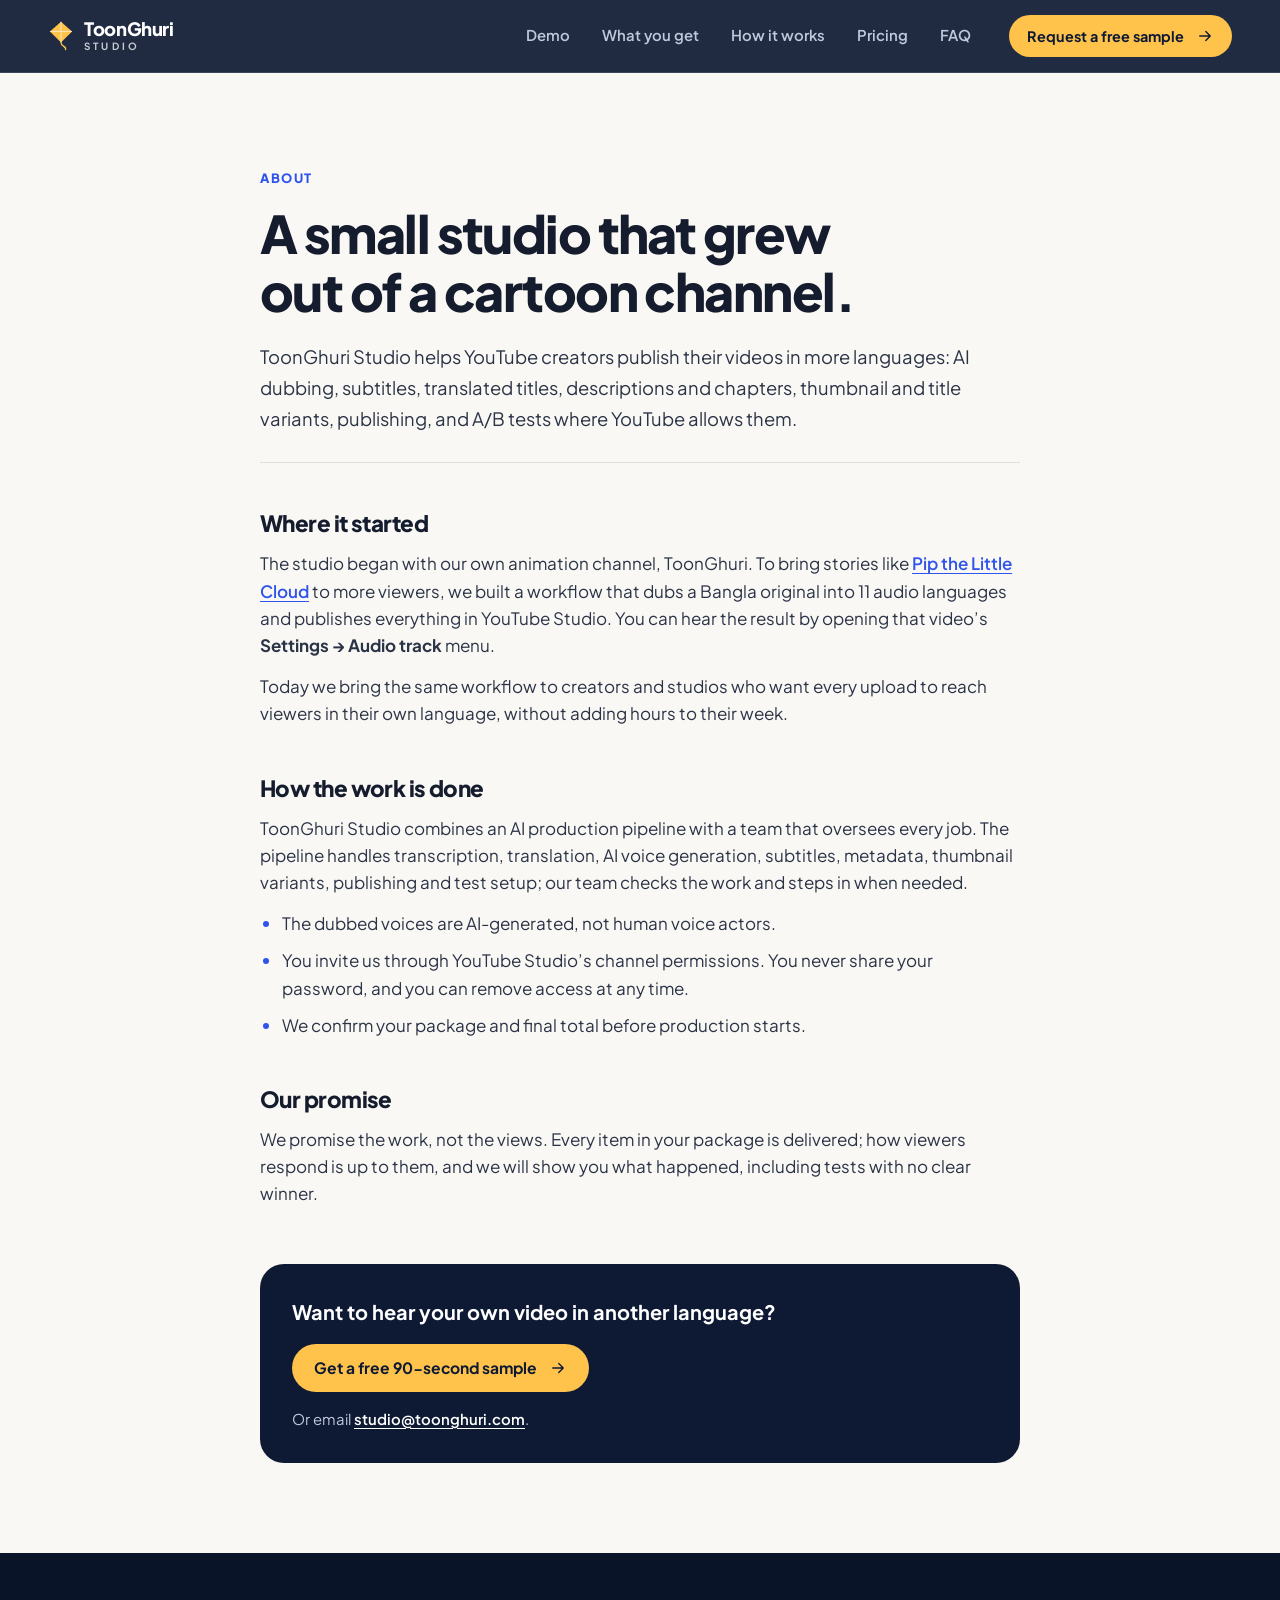
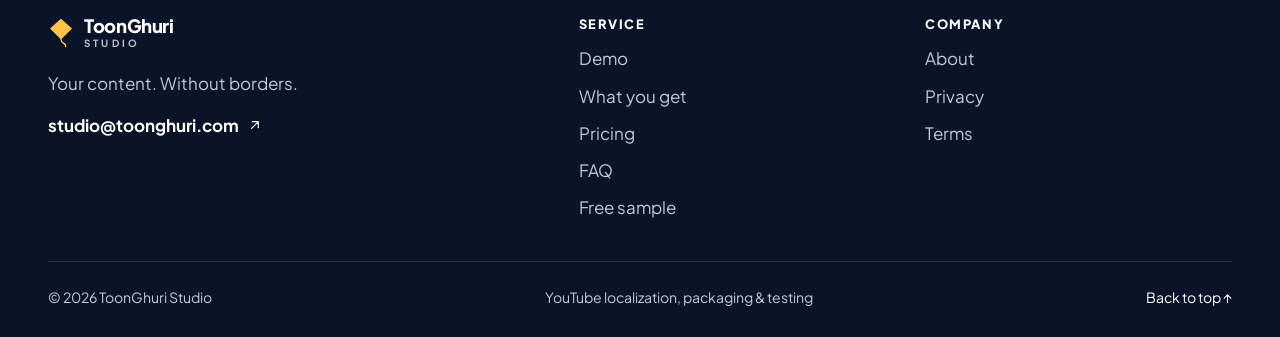
==== commit 2d4e33a9: "Redesign: agency look, USD minute-pool plans (trial 20min x5, Channel 240min/10 langs, Growth 360min" ====
--- a/about.html
+++ b/about.html
@@ -5,12 +5,20 @@
     <meta name="viewport" content="width=device-width,initial-scale=1" />
     <title>About — ToonGhuri Studio</title>
     <meta name="description" content="ToonGhuri Studio grew out of the ToonGhuri animation channel. An AI-assisted YouTube localization agency." />
-    <meta name="theme-color" content="#f8f7f4" />
+    <meta name="theme-color" content="#0e1a33" />
+    <link rel="canonical" href="https://toonghuri.com/about.html" />
+    <meta property="og:url" content="https://toonghuri.com/about.html" />
+    <meta property="og:type" content="website" />
+    <meta property="og:site_name" content="ToonGhuri Studio" />
+    <meta name="twitter:card" content="summary_large_image" />
+    <meta property="og:title" content="About — ToonGhuri Studio" />
+    <meta property="og:description" content="ToonGhuri Studio grew out of the ToonGhuri animation channel. An AI-assisted YouTube localization agency." />
+    <meta property="og:image" content="https://toonghuri.com/assets/media/pip-poster.jpg" />
     <link rel="icon" href="assets/favicon.svg" type="image/svg+xml" />
     <link rel="preconnect" href="https://fonts.googleapis.com" />
     <link rel="preconnect" href="https://fonts.gstatic.com" crossorigin />
     <link
-      href="https://fonts.googleapis.com/css2?family=DM+Sans:wght@400;500;600;650;700&family=Manrope:wght@400;500;600;650;700;750;800&display=swap"
+      href="https://fonts.googleapis.com/css2?family=Plus+Jakarta+Sans:wght@400;500;600;700;800&display=swap"
       rel="stylesheet"
     />
     <link rel="stylesheet" href="assets/styles.css" />
@@ -19,67 +27,40 @@
   </head>
   <body>
     <a href="#main" class="skip-link">Skip to content</a>
-    <svg
-      class="icon-library"
-      xmlns="http://www.w3.org/2000/svg"
-      aria-hidden="true"
-    >
-      <symbol id="i-arrow" viewBox="0 0 24 24">
-        <path d="M5 12h14M13 6l6 6-6 6" />
-      </symbol>
-      <symbol id="i-diagonal" viewBox="0 0 24 24">
-        <path d="M6 18 18 6M6 6h12v12" />
-      </symbol>
-      <symbol id="i-menu" viewBox="0 0 24 24">
-        <path d="M4 7h16M4 12h16M4 17h16" />
-      </symbol>
+    <svg class="icon-library" xmlns="http://www.w3.org/2000/svg" aria-hidden="true">
+      <symbol id="i-arrow" viewBox="0 0 24 24"><path d="M5 12h14M13 6l6 6-6 6" /></symbol>
+      <symbol id="i-diagonal" viewBox="0 0 24 24"><path d="M7 17 17 7M8 7h9v9" /></symbol>
+      <symbol id="i-menu" viewBox="0 0 24 24"><path d="M4 7h16M4 12h16M4 17h16" /></symbol><symbol id="i-close" viewBox="0 0 24 24"><path d="M6 6l12 12M18 6 6 18" /></symbol>
     </svg>
     <header class="site-header">
       <div class="container header-inner">
-        <a class="brand" href="index.html" aria-label="ToonGhuri Studio home"
-          ><svg class="brand-mark" viewBox="0 0 40 48" aria-hidden="true">
+        <a class="brand" href="index.html" aria-label="ToonGhuri Studio home">
+          <svg class="brand-mark" viewBox="0 0 40 48" aria-hidden="true">
             <path d="m20 2 17 15-17 17L3 17Z" fill="currentColor" />
-            <path
-              d="m20 2 0 32M3 17h34"
-              stroke="white"
-              stroke-width="1.3"
-              opacity=".75"
-            />
-            <path
-              d="M20 34c0 7 9 5 7 11"
-              fill="none"
-              stroke="currentColor"
-              stroke-width="2"
-              stroke-linecap="round"
-            /></svg
-          ><span>ToonGhuri<small>STUDIO</small></span></a
-        >
+            <path d="m20 2 0 32M3 17h34" stroke="white" stroke-width="1.3" opacity=".75" />
+            <path d="M20 34c0 7 9 5 7 11" fill="none" stroke="currentColor" stroke-width="2" stroke-linecap="round" />
+          </svg>
+          <span>ToonGhuri<small>STUDIO</small></span>
+        </a>
         <nav class="desktop-nav" aria-label="Main navigation">
-          <a href="index.html#demo">Hear the difference</a
-          ><a href="index.html#what-you-get">What you get</a
-          ><a href="index.html#pricing">Pricing</a>
+          <a href="index.html#demo">Demo</a>
+          <a href="index.html#what-you-get">What you get</a>
+          <a href="index.html#how-it-works">How it works</a>
+          <a href="index.html#pricing">Pricing</a>
+          <a href="index.html#faq">FAQ</a>
         </nav>
-        <a class="button button-small header-cta" href="index.html#free-sample"
-          >Get a free sample<svg class="icon"><use href="#i-diagonal" /></svg
-        ></a>
-        <button
-          class="menu-toggle icon-button"
-          aria-label="Open navigation"
-          aria-expanded="false"
-          aria-controls="mobile-nav"
-        >
-          <svg class="icon"><use href="#i-menu" /></svg>
+        <a class="button button-small header-cta" href="index.html#free-sample">Request a free sample<svg class="icon" aria-hidden="true"><use href="#i-arrow" /></svg></a>
+        <button class="menu-toggle icon-button" type="button" aria-label="Open navigation" aria-expanded="false" aria-controls="mobile-nav">
+          <svg class="icon" aria-hidden="true"><use href="#i-menu" /></svg>
         </button>
       </div>
-      <nav
-        class="mobile-nav"
-        id="mobile-nav"
-        aria-label="Mobile navigation"
-        hidden
-      >
-        <a href="index.html#demo">Hear the difference</a
-        ><a href="index.html#what-you-get">What you get</a><a href="index.html#pricing">Pricing</a
-        ><a href="index.html#free-sample">Get a free sample</a>
+      <nav class="mobile-nav" id="mobile-nav" aria-label="Mobile navigation" hidden>
+        <a href="index.html#demo">Demo</a>
+        <a href="index.html#what-you-get">What you get</a>
+        <a href="index.html#how-it-works">How it works</a>
+        <a href="index.html#pricing">Pricing</a>
+        <a href="index.html#faq">FAQ</a>
+        <a href="index.html#free-sample" class="mobile-nav-cta">Request a free sample</a>
       </nav>
     </header>
     <main id="main">
@@ -89,7 +70,7 @@
         <p class="legal-lead">ToonGhuri Studio helps YouTube creators publish their videos in more languages: AI dubbing, subtitles, translated titles, descriptions and chapters, thumbnail and title variants, publishing, and A/B tests where YouTube allows them.</p>
 
         <h2>Where it started</h2>
-        <p>The studio began with our own animation channel, ToonGhuri. To bring stories like <a href="https://www.youtube.com/watch?v=JCj6V_AqaOQ" target="_blank" rel="noopener noreferrer">Pip the Little Cloud</a> to more viewers, we built a workflow that dubs a Bangla original into 11 audio languages and publishes everything in YouTube Studio. You can hear the result by opening that video’s <strong>Settings → Audio track</strong> menu.</p>
+        <p>The studio began with our own animation channel, ToonGhuri. To bring stories like <a href="https://www.youtube.com/watch?v=JCj6V_AqaOQ" target="_blank" rel="noopener noreferrer">Pip the Little Cloud<span class="visually-hidden"> (opens in a new tab)</span></a> to more viewers, we built a workflow that dubs a Bangla original into 11 audio languages and publishes everything in YouTube Studio. You can hear the result by opening that video’s <strong>Settings → Audio track</strong> menu.</p>
         <p>Today we bring the same workflow to creators and studios who want every upload to reach viewers in their own language, without adding hours to their week.</p>
 
         <h2>How the work is done</h2>
@@ -105,26 +86,43 @@
 
         <div class="about-cta">
           <p>Want to hear your own video in another language?</p>
-          <a class="button" href="index.html#free-sample">Get a free 90-second sample<svg class="icon"><use href="#i-arrow" /></svg></a>
+          <a class="button" href="index.html#free-sample">Get a free 90-second sample<svg class="icon" aria-hidden="true"><use href="#i-arrow" /></svg></a>
           <p class="legal-meta">Or email <a href="mailto:studio@toonghuri.com">studio@toonghuri.com</a>.</p>
         </div>
       </article>
     </main>
     <footer class="site-footer">
       <div class="container footer-top">
-        <a class="brand" href="index.html"
-          ><span>ToonGhuri<small>STUDIO</small></span></a
-        >
-        <p>Your content. Without borders.</p>
-        <a href="mailto:studio@toonghuri.com"
-          >studio@toonghuri.com<svg class="icon"><use href="#i-diagonal" /></svg
-        ></a>
+        <div class="footer-brand">
+          <a class="brand" href="index.html" aria-label="ToonGhuri Studio home">
+            <svg class="brand-mark" viewBox="0 0 40 48" aria-hidden="true">
+              <path d="m20 2 17 15-17 17L3 17Z" fill="currentColor" />
+              <path d="M20 34c0 7 9 5 7 11" fill="none" stroke="currentColor" stroke-width="2" stroke-linecap="round" />
+            </svg>
+            <span>ToonGhuri<small>STUDIO</small></span>
+          </a>
+          <p>Your content. Without borders.</p>
+          <a class="footer-mail" href="mailto:studio@toonghuri.com">studio@toonghuri.com<svg class="icon" aria-hidden="true"><use href="#i-diagonal" /></svg></a>
+        </div>
+        <nav class="footer-col" aria-label="Services">
+          <h2>Service</h2>
+          <a href="index.html#demo">Demo</a>
+          <a href="index.html#what-you-get">What you get</a>
+          <a href="index.html#pricing">Pricing</a>
+          <a href="index.html#faq">FAQ</a>
+          <a href="index.html#free-sample">Free sample</a>
+        </nav>
+        <nav class="footer-col footer-links" aria-label="Company and legal">
+          <h2>Company</h2>
+          <a href="about.html">About</a>
+          <a href="privacy.html">Privacy</a>
+          <a href="terms.html">Terms</a>
+        </nav>
       </div>
       <div class="container footer-bottom">
-        <span>© <span id="copyright-year">2026</span> ToonGhuri Studio</span
-        ><span>YouTube localization, packaging &amp; testing</span
-        ><nav class="footer-links" aria-label="Company and legal"><a href="about.html">About</a><a href="privacy.html">Privacy</a><a href="terms.html">Terms</a></nav
-        ><a href="#top">Back to top ↑</a>
+        <span>© <span id="copyright-year">2026</span> ToonGhuri Studio</span>
+        <span>YouTube localization, packaging &amp; testing</span>
+        <a href="#top">Back to top ↑</a>
       </div>
     </footer>
   </body>
--- a/assets/styles.css
+++ b/assets/styles.css
@@ -1,88 +1,143 @@
+/* ==========================================================================
+   ToonGhuri Studio — design system
+   Buildless, no dependencies. Sections:
+   1. Tokens  2. Base  3. Utilities & components  4. Header  5. Hero & demo
+   6. Sections (audience, services, workflow, pricing, compare, trust, FAQ,
+   sample form)  7. Footer  8. Legal pages  9. Responsive  10. Motion
+   ========================================================================== */
+
+/* 1. Tokens ---------------------------------------------------------------- */
 :root {
-  --paper: #f8f7f4;
-  --ink: #19253b;
-  --muted: #646d7e;
-  --blue: #315ee9;
-  --blue-dark: #2349c5;
-  --line: #e1e3e5;
-  --navy: #14223c;
-  --soft: #eaf0ff;
-  --green: #4c997a;
+  --ink: #0e1a33; /* dark surfaces */
+  --ink-2: #172747;
+  --ink-3: #22355c;
+  --text: #141c2e; /* body text on light: 16.5:1 on paper */
+  --muted: #4a5468; /* secondary text on light: 7.4:1 on paper */
+  --on-dark: #ffffff;
+  --on-dark-muted: #c0c9dc; /* 10:1 on ink */
+  --paper: #faf8f4;
+  --paper-2: #f2efe8;
+  --surface: #ffffff;
+  --line: #e3dfd6;
+  --line-dark: rgba(255, 255, 255, 0.14);
+  --primary: #2f54eb; /* 5.3:1 on white */
+  --primary-dark: #2141c4;
+  --primary-soft: #eef2ff;
+  --accent: #ffc24b; /* sunflower from Pip; used with ink text (11:1) */
+  --accent-dark: #f2ad1e;
+  --success: #1f7a55;
+  --focus: #ff8a3d;
+
+  --font: "Plus Jakarta Sans", system-ui, -apple-system, "Segoe UI", Roboto, sans-serif;
+
+  --radius-sm: 10px;
   --radius: 16px;
-  font-family: "DM Sans", sans-serif;
-  color: var(--ink);
+  --radius-lg: 24px;
+  --shadow-sm: 0 1px 2px rgba(14, 26, 51, 0.06), 0 2px 8px rgba(14, 26, 51, 0.05);
+  --shadow: 0 2px 4px rgba(14, 26, 51, 0.05), 0 16px 40px rgba(14, 26, 51, 0.1);
+  --shadow-lg: 0 30px 80px rgba(5, 12, 30, 0.35);
+
+  --space-section: clamp(72px, 9vw, 128px);
+  --gutter: clamp(20px, 5vw, 48px);
+  --header-h: 72px;
+
+  font-family: var(--font);
+  color: var(--text);
   background: var(--paper);
   font-synthesis: none;
+  text-rendering: optimizeLegibility;
+  -webkit-font-smoothing: antialiased;
   scroll-behavior: smooth;
-  scroll-padding-top: 105px;
-}
-* {
+  scroll-padding-top: calc(var(--header-h) + 16px);
+}
+
+/* 2. Base ------------------------------------------------------------------ */
+*,
+*::before,
+*::after {
   box-sizing: border-box;
 }
 body {
   margin: 0;
+  font-size: 1.0625rem;
+  line-height: 1.6;
+}
+h1,
+h2,
+h3,
+h4 {
+  margin: 0;
+  line-height: 1.12;
+  letter-spacing: -0.025em;
+  font-weight: 800;
+  text-wrap: balance;
+}
+h2 {
+  font-size: clamp(2rem, 3.6vw, 3rem);
+}
+h3 {
+  font-size: 1.25rem;
+  letter-spacing: -0.015em;
+  font-weight: 700;
+}
+p {
+  margin: 0;
 }
 a {
   color: inherit;
-  text-decoration: none;
+}
+img {
+  display: block;
+  max-width: 100%;
+  height: auto;
 }
 button,
 input,
 select,
 textarea {
   font: inherit;
-}
-button,
-a,
-input,
-summary {
-  -webkit-tap-highlight-color: transparent;
-}
-button,
+  color: inherit;
+}
+button {
+  border: 0;
+  background: none;
+  cursor: pointer;
+}
+button:disabled {
+  cursor: wait;
+  opacity: 0.8;
+}
 summary {
   cursor: pointer;
 }
-button {
-  color: inherit;
-}
-button:disabled {
-  cursor: wait;
-}
-img {
-  display: block;
-  max-width: 100%;
-}
-button,
-input {
-  min-width: 0;
-}
-button {
-  border: 0;
-}
-button:focus-visible,
-a:focus-visible,
-input:focus-visible,
-summary:focus-visible {
-  outline: 3px solid #e79544;
-  outline-offset: 4px;
+:focus-visible {
+  outline: 3px solid var(--focus);
+  outline-offset: 3px;
+  border-radius: 4px;
 }
 [hidden] {
   display: none !important;
 }
+::selection {
+  background: var(--accent);
+  color: var(--ink);
+}
+
+/* 3. Utilities & components ----------------------------------------------- */
 .container {
-  width: calc(100% - 96px);
-  max-width: 1240px;
+  width: min(100% - 2 * var(--gutter), 1200px);
   margin-inline: auto;
 }
-.icon {
-  width: 20px;
-  height: 20px;
-  fill: none;
-  stroke: currentColor;
-  stroke-width: 1.7;
-  stroke-linecap: round;
-  stroke-linejoin: round;
-  flex-shrink: 0;
+.visually-hidden {
+  position: absolute !important;
+  width: 1px;
+  height: 1px;
+  padding: 0;
+  margin: -1px;
+  overflow: hidden;
+  clip: rect(0 0 0 0);
+  white-space: nowrap;
+  border: 0;
 }
 .icon-library {
   position: absolute;
@@ -90,2685 +145,1732 @@
   height: 0;
   overflow: hidden;
 }
+.icon {
+  width: 20px;
+  height: 20px;
+  flex-shrink: 0;
+  fill: none;
+  stroke: currentColor;
+  stroke-width: 1.8;
+  stroke-linecap: round;
+  stroke-linejoin: round;
+}
 .skip-link {
   position: fixed;
-  top: -80px;
-  left: 20px;
-  background: var(--ink);
-  color: white;
-  padding: 14px;
-  z-index: 100;
+  top: -100px;
+  left: 16px;
+  z-index: 200;
+  padding: 12px 18px;
+  border-radius: var(--radius-sm);
+  background: var(--accent);
+  color: var(--ink);
+  font-weight: 700;
+  text-decoration: none;
 }
 .skip-link:focus {
   top: 12px;
 }
+
 .button {
   display: inline-flex;
   align-items: center;
-  justify-content: space-between;
-  gap: 22px;
-  padding: 17px 22px;
-  min-height: 54px;
-  color: #fff;
-  background: var(--blue);
-  border-radius: 7px;
-  font-size: 14px;
-  font-weight: 650;
-  line-height: 1.4;
+  justify-content: center;
+  gap: 12px;
+  min-height: 48px;
+  padding: 12px 22px;
+  border-radius: 999px;
+  background: var(--primary);
+  color: #fff;
+  font-size: 0.975rem;
+  font-weight: 700;
+  line-height: 1.3;
+  text-decoration: none;
+  text-align: center;
   transition:
-    background 0.2s,
+    background-color 0.2s,
+    color 0.2s,
+    box-shadow 0.2s,
     transform 0.2s;
 }
 .button:hover {
-  background: var(--blue-dark);
-  transform: translateY(-2px);
+  background: var(--primary-dark);
+  transform: translateY(-1px);
+}
+.button .icon {
+  width: 18px;
+  height: 18px;
+  transition: transform 0.2s;
+}
+.button:hover .icon {
+  transform: translateX(3px);
 }
 .button-small {
-  padding: 12px 17px;
-  min-height: 44px;
-  font-size: 13px;
+  min-height: 42px;
+  padding: 9px 18px;
+  font-size: 0.9rem;
+}
+.button-large {
+  min-height: 56px;
+  padding: 15px 28px;
+  font-size: 1.0625rem;
+}
+.button-block {
+  width: 100%;
+}
+.button-accent {
+  background: var(--accent);
+  color: var(--ink);
+  box-shadow: 0 8px 24px rgba(255, 194, 75, 0.28);
+}
+.button-accent:hover {
+  background: var(--accent-dark);
 }
 .button-secondary {
+  background: var(--surface);
+  color: var(--text);
+  box-shadow: inset 0 0 0 1.5px #cfd4df;
+}
+.button-secondary:hover {
+  background: var(--primary-soft);
+  box-shadow: inset 0 0 0 1.5px var(--primary);
+}
+.button-ghost-dark {
   background: transparent;
-  color: var(--ink);
-  box-shadow: inset 0 0 0 1px #d5dbe5;
-}
-.button-secondary:hover {
-  background: var(--soft);
+  color: var(--on-dark);
+  box-shadow: inset 0 0 0 1.5px rgba(255, 255, 255, 0.4);
+}
+.button-ghost-dark:hover {
+  background: rgba(255, 255, 255, 0.08);
+  box-shadow: inset 0 0 0 1.5px #fff;
 }
 .text-button {
   display: inline-flex;
   align-items: center;
-  gap: 13px;
-  font-size: 13px;
-  font-weight: 650;
-  color: var(--blue);
-  background: none;
-  padding: 0;
-  line-height: 1.5;
+  gap: 8px;
+  color: var(--primary);
+  font-weight: 700;
+  font-size: 0.95rem;
+  text-decoration: none;
 }
 .text-button:hover {
   text-decoration: underline;
   text-underline-offset: 4px;
 }
+.text-button .icon {
+  width: 18px;
+  height: 18px;
+}
+.inline-link,
+.service-note a,
+.check-list a,
+.compare-table a,
+.faq-list a,
+.faq-intro a,
+.pricing-details a,
+.form-small a,
+.legal-page a:not(.button) {
+  color: var(--primary);
+  font-weight: 600;
+  text-decoration: underline;
+  text-decoration-thickness: 1px;
+  text-underline-offset: 3px;
+}
 .eyebrow {
-  font-size: 10px;
-  font-weight: 750;
-  letter-spacing: 1.65px;
-  line-height: 1.6;
-  color: var(--blue);
-  margin: 0 0 22px;
-  display: flex;
-  align-items: center;
-  gap: 9px;
-}
-.status-dot {
-  width: 6px;
-  height: 6px;
-  background: var(--blue);
+  display: inline-flex;
+  align-items: center;
+  gap: 10px;
+  margin-bottom: 16px;
+  color: var(--primary);
+  font-size: 0.8rem;
+  font-weight: 800;
+  letter-spacing: 0.12em;
+  text-transform: uppercase;
+}
+.eyebrow-on-dark {
+  color: var(--accent);
+}
+.status-dot,
+.live-dot {
+  width: 8px;
+  height: 8px;
   border-radius: 50%;
-  box-shadow: 0 0 0 4px #315ee911;
-}
+  background: #3ddc97;
+  box-shadow: 0 0 0 4px rgba(61, 220, 151, 0.2);
+}
+
+.section {
+  padding-block: var(--space-section);
+}
+.section-heading {
+  display: grid;
+  grid-template-columns: minmax(0, 1.2fr) minmax(0, 1fr);
+  gap: 24px 64px;
+  align-items: end;
+  margin-bottom: clamp(40px, 5vw, 64px);
+}
+.section-heading > p {
+  color: var(--muted);
+  font-size: 1.0625rem;
+  max-width: 520px;
+}
+.section-heading-center {
+  display: block;
+  text-align: center;
+  max-width: 760px;
+  margin-inline: auto;
+}
+.section-heading-center > p {
+  margin: 18px auto 0;
+  max-width: 620px;
+}
+
+/* 4. Header ---------------------------------------------------------------- */
 .site-header {
   position: sticky;
   top: 0;
-  z-index: 20;
-  background: #f8f7f4f2;
-  backdrop-filter: blur(14px);
-  border-bottom: 1px solid #e1e3e580;
+  z-index: 50;
+  background: rgba(14, 26, 51, 0.92);
+  color: var(--on-dark);
+  backdrop-filter: saturate(160%) blur(12px);
+  -webkit-backdrop-filter: saturate(160%) blur(12px);
+  border-bottom: 1px solid var(--line-dark);
 }
 .header-inner {
-  height: 92px;
-  display: flex;
-  align-items: center;
-  justify-content: space-between;
-  gap: 26px;
+  display: flex;
+  align-items: center;
+  gap: 24px;
+  min-height: var(--header-h);
 }
 .brand {
   display: inline-flex;
   align-items: center;
   gap: 10px;
-  font-family: Manrope, sans-serif;
+  color: inherit;
+  text-decoration: none;
+}
+.brand-mark {
+  width: 26px;
+  height: 32px;
+  color: var(--accent);
+}
+.brand span {
+  display: flex;
+  flex-direction: column;
+  font-size: 1.15rem;
   font-weight: 800;
-  letter-spacing: -1px;
-  font-size: 24px;
-  line-height: 1.1;
-  flex-shrink: 0;
+  letter-spacing: -0.02em;
+  line-height: 1;
 }
 .brand small {
+  margin-top: 4px;
+  font-size: 0.62rem;
+  font-weight: 700;
+  letter-spacing: 0.32em;
+  opacity: 0.75;
+}
+.desktop-nav {
+  display: flex;
+  gap: 4px;
+  margin-left: auto;
+}
+.desktop-nav a {
+  padding: 8px 14px;
+  border-radius: 999px;
+  color: var(--on-dark-muted);
+  font-size: 0.93rem;
+  font-weight: 600;
+  text-decoration: none;
+  transition:
+    color 0.2s,
+    background-color 0.2s;
+}
+.desktop-nav a:hover {
+  color: #fff;
+  background: rgba(255, 255, 255, 0.08);
+}
+.header-cta {
+  background: var(--accent);
+  color: var(--ink);
+}
+.header-cta:hover {
+  background: var(--accent-dark);
+}
+.icon-button {
+  display: none;
+  place-items: center;
+  width: 44px;
+  height: 44px;
+  margin-left: auto;
+  border-radius: 12px;
+  color: #fff;
+  box-shadow: inset 0 0 0 1px var(--line-dark);
+}
+.icon-button .icon {
+  width: 22px;
+  height: 22px;
+}
+.mobile-nav {
+  display: grid;
+  gap: 2px;
+  padding: 8px var(--gutter) 20px;
+  border-top: 1px solid var(--line-dark);
+}
+.mobile-nav a {
+  padding: 13px 4px;
+  color: #fff;
+  font-weight: 600;
+  text-decoration: none;
+  border-bottom: 1px solid var(--line-dark);
+}
+.mobile-nav .mobile-nav-cta {
+  margin-top: 12px;
+  border: 0;
+  border-radius: 999px;
+  background: var(--accent);
+  color: var(--ink);
+  text-align: center;
+  font-weight: 800;
+}
+
+/* 5. Hero & demo ----------------------------------------------------------- */
+.hero {
+  position: relative;
+  overflow: hidden;
+  padding-block: clamp(56px, 7vw, 104px) clamp(72px, 8vw, 120px);
+  background:
+    radial-gradient(900px 500px at 85% 10%, rgba(47, 84, 235, 0.35), transparent 60%),
+    radial-gradient(700px 420px at 0% 100%, rgba(255, 194, 75, 0.12), transparent 60%),
+    var(--ink);
+  color: var(--on-dark);
+}
+.hero-grid {
+  display: grid;
+  grid-template-columns: minmax(0, 1fr) minmax(0, 1.02fr);
+  gap: clamp(40px, 5vw, 72px);
+  align-items: center;
+}
+.hero h1 {
+  font-size: clamp(2.5rem, 5.2vw, 4.25rem);
+  line-height: 1.04;
+  letter-spacing: -0.035em;
+}
+.hero h1 .accent {
   display: block;
-  font-family: "DM Sans", sans-serif;
-  font-size: 9px;
-  letter-spacing: 3.2px;
-  font-weight: 650;
-  color: var(--blue);
-  margin-top: 5px;
-}
-.brand-mark {
-  width: 32px;
-  height: 40px;
-  color: var(--blue);
-}
-.desktop-nav {
-  display: flex;
-  gap: 31px;
-  font-size: 13px;
-  color: #596377;
-}
-.desktop-nav a:hover {
-  color: var(--blue);
-}
-.menu-toggle {
-  display: none !important;
-}
-.icon-button {
+  color: var(--accent);
+}
+.hero-description {
+  margin-top: 24px;
+  max-width: 560px;
+  color: var(--on-dark-muted);
+  font-size: 1.125rem;
+  line-height: 1.65;
+}
+.hero-description strong {
+  color: #fff;
+  font-weight: 700;
+}
+.hero-actions {
+  display: flex;
+  flex-wrap: wrap;
+  gap: 12px;
+  margin-top: 32px;
+}
+.micro-copy {
+  margin-top: 16px;
+  color: var(--on-dark-muted);
+  font-size: 0.93rem;
+  font-weight: 600;
+}
+.hero-trust {
+  display: grid;
+  gap: 10px;
+  margin: 32px 0 0;
+  padding: 24px 0 0;
+  border-top: 1px solid var(--line-dark);
+  list-style: none;
+  color: #e6ebf5;
+  font-size: 0.95rem;
+}
+.hero-trust li {
+  display: flex;
+  align-items: flex-start;
+  gap: 12px;
+}
+.hero-trust .icon {
+  margin-top: 2px;
+  color: var(--accent);
+}
+
+.demo-shell {
+  padding: 18px;
+  border-radius: var(--radius-lg);
+  background: linear-gradient(180deg, var(--ink-2), #111f3d);
+  box-shadow:
+    inset 0 0 0 1px var(--line-dark),
+    var(--shadow-lg);
+}
+.demo-heading {
+  display: flex;
+  flex-wrap: wrap;
+  justify-content: space-between;
+  align-items: center;
+  gap: 8px 16px;
+  padding: 4px 4px 14px;
+}
+.demo-kicker {
   display: inline-flex;
   align-items: center;
-  justify-content: center;
-  background: none;
-  padding: 10px;
-}
-.mobile-nav {
-  padding: 8px 24px 20px;
-  display: flex;
-  flex-direction: column;
-  gap: 18px;
-  font-size: 15px;
-}
-.hero {
-  display: grid;
-  grid-template-columns: minmax(0, 0.95fr) minmax(0, 1.05fr);
-  gap: 44px;
-  align-items: center;
-  padding-top: 76px;
-  padding-bottom: 67px;
-}
-.hero h1 {
-  font-family: Manrope, sans-serif;
-  font-size: clamp(40px, 4.2vw, 61px);
-  font-weight: 750;
-  letter-spacing: -3px;
-  line-height: 1.1;
-  margin: 0;
-}
-.hero h1 > span {
-  color: var(--blue);
-  white-space: nowrap;
-}
-.hero-description {
-  max-width: 425px;
-  color: var(--muted);
-  font-size: 16px;
-  line-height: 1.8;
-  margin: 26px 0;
-}
-.hero .eyebrow {
-  font-size: 10px;
-  margin-bottom: 23px;
-  letter-spacing: 1.55px;
-}
-.micro-copy {
-  font-size: 11px;
-  line-height: 1.6;
-  color: var(--muted);
-  margin: 13px 0 0;
-}
-.hero-note {
-  display: flex;
-  align-items: center;
-  gap: 12px;
-  margin-top: 31px;
-  font-size: 11px;
-  line-height: 1.7;
-  color: var(--muted);
-}
-.hero-note > .icon {
-  color: var(--blue);
-  width: 29px;
-  height: 29px;
-}
-.hero-note strong {
-  font-weight: 600;
-  color: var(--ink);
-}
-.demo-shell {
-  align-self: center;
-  background: var(--navy);
-  color: #fff;
-  border-radius: var(--radius);
-  padding: 15px;
-  box-shadow: 0 16px 32px #11204213;
-  scroll-margin-top: 112px;
-  min-width: 0;
-}
-.demo-heading {
-  display: flex;
-  align-items: center;
-  justify-content: space-between;
-  gap: 8px;
-  padding: 3px 2px 14px;
-}
-.demo-kicker {
-  font-size: 9px;
-  letter-spacing: 1.1px;
-  font-weight: 650;
-  display: flex;
-  align-items: center;
-  gap: 7px;
-}
-.live-dot {
-  display: inline-block;
-  width: 5px;
-  height: 5px;
-  border-radius: 50%;
-  background: #a9c2ff;
+  gap: 10px;
+  font-size: 0.8rem;
+  font-weight: 800;
+  letter-spacing: 0.1em;
+  text-transform: uppercase;
 }
 .demo-kind {
-  font-size: 10px;
-  color: #afbed9;
+  color: var(--on-dark-muted);
+  font-size: 0.85rem;
 }
 .youtube-stage {
   position: relative;
-  aspect-ratio: 16/9;
-  border-radius: 9px;
+  aspect-ratio: 16 / 9;
   overflow: hidden;
-  background: #0b1425;
-}
-.youtube-stage > img {
+  border-radius: var(--radius);
+  background: #000;
+}
+.youtube-stage img,
+.youtube-stage iframe {
+  width: 100%;
+  height: 100%;
+  border: 0;
+  object-fit: cover;
+}
+.youtube-stage::after {
+  content: "";
+  position: absolute;
+  inset: 0;
+  background: linear-gradient(180deg, transparent 55%, rgba(0, 0, 0, 0.65));
+  pointer-events: none;
+}
+.youtube-stage:has(iframe)::after {
+  display: none;
+}
+.stage-play {
+  position: absolute;
+  inset: 50% auto auto 50%;
+  z-index: 2;
+  display: grid;
+  place-items: center;
+  width: 76px;
+  height: 76px;
+  border-radius: 50%;
+  background: var(--accent);
+  color: var(--ink);
+  transform: translate(-50%, -50%);
+  box-shadow:
+    0 0 0 10px rgba(255, 194, 75, 0.25),
+    0 12px 30px rgba(0, 0, 0, 0.35);
+  transition: transform 0.2s;
+}
+.stage-play:hover {
+  transform: translate(-50%, -50%) scale(1.06);
+}
+.stage-play .icon {
+  width: 30px;
+  height: 30px;
+  margin-left: 4px;
+  fill: currentColor;
+}
+.video-caption {
+  position: absolute;
+  left: 18px;
+  bottom: 14px;
+  z-index: 1;
+  display: grid;
+  gap: 2px;
+  font-weight: 800;
+  font-size: 1.15rem;
+  text-shadow: 0 1px 8px rgba(0, 0, 0, 0.5);
+}
+.clip-category {
+  font-size: 0.72rem;
+  letter-spacing: 0.1em;
+  text-transform: uppercase;
+  color: #e9edf6;
+}
+.youtube-guide {
+  display: flex;
+  flex-wrap: wrap;
+  align-items: center;
+  gap: 10px 20px;
+  padding: 16px 4px 4px;
+}
+.guide-heading {
+  font-weight: 700;
+  font-size: 0.95rem;
+}
+.youtube-guide ol {
+  display: flex;
+  flex-wrap: wrap;
+  gap: 8px 16px;
+  margin: 0;
+  padding: 0;
+  list-style: none;
+  color: var(--on-dark-muted);
+  font-size: 0.88rem;
+}
+.youtube-guide li {
+  display: inline-flex;
+  align-items: center;
+  gap: 8px;
+}
+.youtube-guide li strong {
+  color: #fff;
+}
+.youtube-guide li > span {
+  display: grid;
+  place-items: center;
+  width: 22px;
+  height: 22px;
+  border-radius: 50%;
+  background: rgba(255, 255, 255, 0.12);
+  color: #fff;
+  font-size: 0.75rem;
+  font-weight: 700;
+}
+.language-area {
+  margin-top: 14px;
+  padding: 14px;
+  border-radius: var(--radius);
+  background: rgba(255, 255, 255, 0.05);
+  box-shadow: inset 0 0 0 1px var(--line-dark);
+}
+.language-label {
+  margin-bottom: 10px;
+  color: var(--on-dark-muted);
+  font-size: 0.82rem;
+  font-weight: 600;
+}
+.language-chips {
+  display: flex;
+  flex-wrap: wrap;
+  gap: 8px;
+}
+.extra-languages {
+  margin-top: 8px;
+}
+.language-chip {
+  display: inline-flex;
+  align-items: center;
+  gap: 6px;
+  min-height: 36px;
+  padding: 6px 13px;
+  border-radius: 999px;
+  background: rgba(255, 255, 255, 0.1);
+  color: #fff;
+  font-size: 0.88rem;
+  font-weight: 600;
+}
+.original-chip {
+  background: var(--accent);
+  color: var(--ink);
+}
+.original-chip small {
+  font-size: 0.7rem;
+  font-weight: 700;
+  opacity: 0.8;
+}
+.more-languages {
+  background: transparent;
+  box-shadow: inset 0 0 0 1.5px rgba(255, 255, 255, 0.4);
+}
+.more-languages:hover {
+  background: rgba(255, 255, 255, 0.1);
+}
+.demo-footnote {
+  display: flex;
+  flex-wrap: wrap;
+  justify-content: space-between;
+  gap: 8px 16px;
+  padding: 14px 4px 2px;
+  color: var(--on-dark-muted);
+  font-size: 0.85rem;
+}
+.demo-footnote a {
+  color: #fff;
+  font-weight: 700;
+  text-underline-offset: 3px;
+}
+
+/* 6a. Audience ------------------------------------------------------------- */
+.audience-grid {
+  display: grid;
+  grid-template-columns: repeat(3, minmax(0, 1fr));
+  gap: 20px;
+}
+.audience-card {
+  padding: 32px;
+  border-radius: var(--radius-lg);
+  background: var(--surface);
+  box-shadow: var(--shadow-sm);
+  border: 1px solid var(--line);
+}
+.audience-icon {
+  display: grid;
+  place-items: center;
+  width: 52px;
+  height: 52px;
+  margin-bottom: 22px;
+  border-radius: 14px;
+  background: var(--primary-soft);
+  color: var(--primary);
+}
+.audience-icon .icon {
+  width: 26px;
+  height: 26px;
+}
+.audience-card p {
+  margin-top: 12px;
+  color: var(--muted);
+}
+
+/* 6b. Services ------------------------------------------------------------- */
+.services-section {
+  background: var(--surface);
+  border-block: 1px solid var(--line);
+}
+.service-grid {
+  display: grid;
+  grid-template-columns: repeat(3, minmax(0, 1fr));
+  gap: 20px;
+}
+.service-card {
+  display: flex;
+  flex-direction: column;
+  padding: 28px;
+  border-radius: var(--radius-lg);
+  background: var(--paper);
+  border: 1px solid var(--line);
+}
+.feature-heading {
+  display: flex;
+  justify-content: space-between;
+  align-items: center;
+  margin-bottom: 18px;
+  color: var(--primary);
+}
+.feature-number {
+  font-size: 0.8rem;
+  font-weight: 800;
+  letter-spacing: 0.12em;
+  text-transform: uppercase;
+}
+.service-card > p {
+  margin-top: 10px;
+  color: var(--muted);
+}
+.localize-visual,
+.metadata-visual,
+.test-visual {
+  margin-top: 22px;
+}
+.localize-visual {
+  position: relative;
+  overflow: hidden;
+  border-radius: var(--radius);
+  aspect-ratio: 16 / 9;
+}
+.localize-visual img {
   width: 100%;
   height: 100%;
   object-fit: cover;
 }
-.youtube-stage iframe {
+.subtitle-preview {
   position: absolute;
-  inset: 0;
-  width: 100%;
-  height: 100%;
-  border: 0;
-}
-.stage-play {
-  display: flex;
-  align-items: center;
-  justify-content: center;
-  position: absolute;
-  top: 50%;
   left: 50%;
-  transform: translate(-50%, -50%);
-  height: 66px;
-  width: 66px;
+  bottom: 12px;
+  transform: translateX(-50%);
+  display: inline-flex;
+  align-items: center;
+  gap: 8px;
+  padding: 5px 12px;
+  border-radius: 8px;
+  background: rgba(0, 0, 0, 0.75);
+  color: #fff;
+  font-size: 0.85rem;
+  font-weight: 600;
+  white-space: nowrap;
+}
+.subtitle-preview span {
+  padding: 1px 5px;
+  border-radius: 4px;
+  background: #fff;
+  color: #000;
+  font-size: 0.68rem;
+  font-weight: 800;
+}
+.track-preview {
+  display: flex;
+  flex-wrap: wrap;
+  align-items: center;
+  gap: 8px;
+  margin-top: 14px;
+}
+.track-preview > span {
+  padding: 5px 12px;
+  border-radius: 999px;
+  background: var(--surface);
+  border: 1px solid var(--line);
+  font-size: 0.85rem;
+  font-weight: 600;
+}
+.track-preview small {
+  color: var(--muted);
+  font-size: 0.72rem;
+}
+.track-preview .icon {
+  width: 16px;
+  height: 16px;
+  color: var(--muted);
+}
+.service-link {
+  margin-top: auto;
+  padding-top: 22px;
+}
+.metadata-visual,
+.test-visual {
+  display: grid;
+  gap: 10px;
+  padding: 16px;
+  border-radius: var(--radius);
+  background: var(--surface);
+  border: 1px solid var(--line);
+}
+.metadata-title {
+  display: flex;
+  align-items: center;
+  gap: 10px;
+  font-size: 0.95rem;
+}
+.metadata-title span {
+  display: grid;
+  place-items: center;
+  width: 30px;
+  height: 22px;
+  border-radius: 6px;
+  background: var(--primary-soft);
+  color: var(--primary);
+  font-size: 0.7rem;
+  font-weight: 800;
+}
+.metadata-description {
+  color: var(--muted);
+  font-size: 0.88rem;
+}
+.chapter-preview {
+  display: grid;
+  gap: 6px;
+  padding-top: 10px;
+  border-top: 1px dashed var(--line);
+  font-size: 0.88rem;
+}
+.chapter-preview div {
+  display: flex;
+  gap: 12px;
+}
+.chapter-preview time {
+  color: var(--primary);
+  font-weight: 700;
+  font-variant-numeric: tabular-nums;
+}
+.visual-label {
+  color: var(--muted);
+  font-size: 0.7rem;
+  font-weight: 800;
+  letter-spacing: 0.1em;
+  text-transform: uppercase;
+}
+.variant-row {
+  display: grid;
+  grid-template-columns: 24px 84px minmax(0, 1fr);
+  align-items: center;
+  gap: 12px;
+  font-size: 0.88rem;
+  font-weight: 600;
+}
+.variant-letter {
+  display: grid;
+  place-items: center;
+  width: 24px;
+  height: 24px;
   border-radius: 50%;
-  color: white;
-  background: #14223cc7;
-  backdrop-filter: blur(5px);
-  box-shadow: inset 0 0 0 1px #ffffff70;
-  transition:
-    background 0.2s,
-    scale 0.2s;
-}
-.stage-play:hover {
-  background: var(--blue);
-  scale: 1.05;
-}
-.stage-play .icon {
-  width: 28px;
-  height: 28px;
-  fill: currentColor;
-  stroke-width: 1;
-}
-.video-caption {
-  position: absolute;
-  inset: auto 0 0;
-  padding: 36px 17px 15px;
-  display: flex;
-  flex-direction: column;
-  gap: 5px;
-  pointer-events: none;
-  background: linear-gradient(transparent, #081126a6);
-  font-family: Manrope, sans-serif;
-  font-size: 18px;
-  font-weight: 650;
-}
-.clip-category {
-  font-family: "DM Sans", sans-serif;
-  font-size: 8px;
-  font-weight: 500;
-  letter-spacing: 1.5px;
-}
-.youtube-guide {
-  padding: 16px 3px 15px;
-  border-bottom: 1px solid #ffffff15;
-}
-.guide-heading {
-  font-size: 12px;
-  font-weight: 600;
-}
-.youtube-guide ol {
-  list-style: none;
-  margin: 12px 0 0;
-  padding: 0;
-  display: flex;
-  align-items: center;
-  gap: 14px;
-  flex-wrap: wrap;
-}
-.youtube-guide li {
-  display: flex;
-  align-items: center;
-  gap: 5px;
-  font-size: 10px;
-  color: #c2cce1;
-}
-.youtube-guide li > span {
-  display: inline-grid;
-  place-items: center;
-  width: 17px;
-  height: 17px;
-  border-radius: 50%;
-  background: #293d62;
-  color: #bed0ff;
-  font-size: 9px;
-}
-.youtube-guide strong {
-  font-weight: 600;
-  color: #edf2ff;
-}
-.language-area {
-  padding: 15px 2px 10px;
-}
-.language-label {
-  display: flex;
-  align-items: center;
-  justify-content: space-between;
-  font-size: 10px;
-  color: #c2cde2;
-  margin: 0 0 10px;
-}
-.language-label .icon {
-  width: 15px;
-  height: 15px;
-}
-.language-chips {
-  display: flex;
-  gap: 6px;
-  flex-wrap: wrap;
-}
-.language-chip {
-  background: #ffffff06;
-  display: inline-flex;
-  align-items: center;
-  justify-content: center;
-  gap: 6px;
-  padding: 7px 10px;
-  min-height: 34px;
-  border: 1px solid #ffffff1c;
-  border-radius: 5px;
-  font-size: 10px;
-  line-height: 1.5;
-  color: #d4ddf0;
-}
-.language-chip small {
-  font-size: 8px;
-  opacity: 0.8;
-}
-.language-chip.original-chip {
-  color: #e5ecff;
-  background: #3552824d;
-  border-color: #7397e566;
-}
-.more-languages {
-  color: #aac1ff;
-  background: #315ee916;
-}
-.more-languages:hover {
-  background: #315ee933;
-}
-.extra-languages {
-  padding-top: 7px;
-}
-.demo-footnote {
-  display: flex;
-  flex-wrap: wrap;
-  align-items: center;
-  justify-content: space-between;
-  gap: 10px;
-  color: #8fa0be;
-  padding: 10px 2px 1px;
-  font-size: 9px;
-  border-top: 1px solid #ffffff0f;
-}
-.demo-footnote a {
-  color: #bbcfff;
-}
-.value-strip {
-  display: grid;
-  grid-template-columns: repeat(4, 1fr);
-  gap: 20px;
-  padding-top: 24px;
-  padding-bottom: 24px;
-  border-block: 1px solid var(--line);
-}
-.value-strip > span {
-  display: flex;
-  align-items: center;
-  gap: 11px;
-  color: #606b80;
-  font-size: 12px;
-}
-.value-strip .icon {
-  color: var(--blue);
-  width: 19px;
-  height: 19px;
-}
-.section {
-  padding-block: 108px;
-}
-.section-heading {
-  display: flex;
-  justify-content: space-between;
-  align-items: flex-end;
-  gap: 50px;
-  margin-bottom: 43px;
-}
-.section-heading > p {
-  max-width: 330px;
-  color: var(--muted);
-  font-size: 14px;
-  line-height: 1.8;
-  margin: 0 0 4px;
-}
-h2 {
-  font-family: Manrope, sans-serif;
-  font-size: clamp(34px, 3.5vw, 47px);
-  letter-spacing: -1.9px;
-  line-height: 1.16;
-  font-weight: 650;
-  margin: 0;
-}
-.text-soft {
-  color: #7b8494;
-}
-h3 {
-  font-family: Manrope, sans-serif;
-  font-weight: 650;
-  letter-spacing: -0.8px;
-  line-height: 1.3;
-  margin: 0;
-}
-.feature-grid {
-  display: grid;
-  grid-template-columns: 1.12fr 0.88fr;
-  gap: 22px;
-}
-.feature {
-  padding: 31px 33px 28px;
-  border-radius: 12px;
-  min-width: 0;
-  background: #efefec;
-}
-.feature-heading {
-  display: flex;
-  align-items: center;
-  justify-content: space-between;
-  color: #798396;
-  margin-bottom: 22px;
-}
-.feature-number {
-  font-size: 9px;
-  letter-spacing: 1.45px;
-  font-weight: 650;
-}
-.feature-heading .icon {
-  width: 19px;
-  height: 19px;
-}
-.feature h3 {
-  font-size: 29px;
-}
-.feature > p {
-  max-width: 370px;
-  margin: 16px 0 25px;
-  font-size: 13px;
-  line-height: 1.8;
-  color: var(--muted);
-}
-.feature-sound {
-  background: #eaf0fc;
-}
-.feature-cast {
-  background: #eeece7;
-}
-.feature-discovery {
-  background: #fff;
-  box-shadow: inset 0 0 0 1px #e4e7ec;
-}
-.feature-delivery {
-  background: #edf0ed;
-}
-.audio-comparison {
-  padding: 21px;
-  background: #ffffffb3;
+  background: var(--ink);
+  color: #fff;
+  font-size: 0.75rem;
+  font-weight: 800;
+}
+.variant-thumb {
+  overflow: hidden;
+  aspect-ratio: 16 / 9;
   border-radius: 8px;
 }
-.wave-row {
-  display: flex;
-  align-items: center;
-  gap: 15px;
-  margin-bottom: 14px;
-}
-.wave-row > span {
-  width: 113px;
-  flex-shrink: 0;
-  font-size: 10px;
-  color: var(--muted);
-}
-.waveform {
-  height: 37px;
-  display: flex;
-  align-items: center;
-  justify-content: space-between;
-  gap: 2px;
-  flex: 1;
-  overflow: hidden;
-}
-.waveform i {
-  width: 3px;
-  flex-shrink: 0;
-  display: block;
-  border-radius: 2px;
-  background: #a3afc7;
-}
-.waveform-dub i {
-  background: var(--blue);
-}
-.audio-comparison .text-button {
-  font-size: 11px;
-  margin-top: 9px;
-}
-.feature-tag {
-  display: flex;
-  align-items: center;
-  gap: 7px;
-  font-size: 10px;
-  color: #5c6e8d;
-  margin-top: 17px;
-}
-.feature-tag .icon {
-  width: 15px;
-  height: 15px;
-}
-.cast-portraits {
-  display: grid;
-  grid-template-columns: repeat(3, 1fr);
-  gap: 12px;
-  margin-top: 32px;
-}
-.cast-portrait {
-  aspect-ratio: 0.82;
-  background: #ddd7cc;
-  border-radius: 70px 70px 15px 15px;
-  overflow: hidden;
-  position: relative;
-}
-.cast-portrait img {
-  position: absolute;
-  height: 100%;
-  max-width: none;
-  width: auto;
-  object-fit: cover;
-}
-.cast-elder img {
-  transform: scale(1.4);
-  transform-origin: 27% 35%;
-  left: -18%;
-}
-.cast-child img {
-  transform: scale(1.6);
-  transform-origin: 49% 40%;
-  left: -145%;
-}
-.cast-monkey img {
-  transform: scale(1.3);
-  transform-origin: 65% 65%;
-  left: -218%;
-}
-.cast-voice-labels {
-  display: grid;
-  grid-template-columns: repeat(3, 1fr);
-  text-align: center;
-  font-size: 10px;
-  color: #737769;
-  margin-top: 12px;
-}
-.localized-preview {
-  display: grid;
-  grid-template-columns: 155px 1fr;
-  gap: 15px;
-  padding: 17px;
-  background: #f6f7f9;
-  border: 1px solid #ebedf2;
-  border-radius: 8px;
-  align-items: center;
-  margin-top: 31px;
-}
-.localized-thumbnail {
-  position: relative;
-  aspect-ratio: 16/10;
-  border-radius: 5px;
-  overflow: hidden;
-}
-.localized-thumbnail img {
+.variant-thumb img {
   width: 100%;
   height: 100%;
   object-fit: cover;
 }
-.localized-thumbnail > span {
+.variant-pip img {
+  transform: scale(1.7);
+  transform-origin: 52% 30%;
+}
+.variant-flower img {
+  transform: scale(1.9);
+  transform-origin: 14% 72%;
+}
+.service-detail {
+  display: block;
+  margin-top: auto;
+  padding-top: 22px;
+  color: var(--muted);
+  font-size: 0.85rem;
+  font-weight: 600;
+}
+.publishing-strip {
+  display: flex;
+  align-items: center;
+  gap: 24px;
+  margin-top: 20px;
+  padding: 28px 32px;
+  border-radius: var(--radius-lg);
+  background: var(--primary-soft);
+}
+.publishing-icon {
+  display: grid;
+  place-items: center;
+  flex-shrink: 0;
+  width: 56px;
+  height: 56px;
+  border-radius: 16px;
+  background: var(--primary);
+  color: #fff;
+}
+.publishing-icon .icon {
+  width: 26px;
+  height: 26px;
+}
+.publishing-strip h3 {
+  font-size: 1.15rem;
+}
+.publishing-strip p {
+  margin-top: 6px;
+  color: var(--muted);
+  max-width: 640px;
+}
+.publishing-strip .button {
+  flex-shrink: 0;
+  margin-left: auto;
+}
+.service-note {
+  margin-top: 20px;
+  color: var(--muted);
+  font-size: 0.88rem;
+}
+
+/* 6c. Workflow ------------------------------------------------------------- */
+.workflow-steps {
+  display: grid;
+  grid-template-columns: repeat(4, minmax(0, 1fr));
+  gap: 20px;
+  margin: 0;
+  padding: 0;
+  list-style: none;
+  counter-reset: none;
+}
+.workflow-steps li {
+  position: relative;
+  padding: 28px 24px;
+  border-radius: var(--radius-lg);
+  background: var(--surface);
+  border: 1px solid var(--line);
+}
+.workflow-steps li:not(:last-child)::after {
+  content: "";
   position: absolute;
-  right: 5px;
-  bottom: 5px;
-  color: white;
-  background: #172037d9;
-  font-size: 9px;
-  padding: 2px 4px;
-  border-radius: 2px;
-}
-.example-label {
-  font-size: 8px;
-  letter-spacing: 0.9px;
-  color: #838d9c;
-  display: block;
-  margin-bottom: 7px;
-}
-.localized-preview strong {
-  display: block;
-  font-size: 13px;
-  line-height: 1.5;
-  font-weight: 650;
-  min-height: 39px;
-}
-.localized-channel {
-  display: block;
-  font-size: 9px;
-  color: #848d9b;
-  margin-top: 4px;
-}
-.title-language-buttons {
-  display: flex;
+  top: 48px;
+  right: -21px;
+  width: 22px;
+  height: 2px;
+  background: var(--line);
+}
+.step-number {
+  display: grid;
+  place-items: center;
+  width: 44px;
+  height: 44px;
+  margin-bottom: 20px;
+  border-radius: 50%;
+  background: var(--ink);
+  color: var(--accent);
+  font-weight: 800;
+  font-size: 0.95rem;
+}
+.workflow-steps li:first-child .step-number {
+  background: var(--accent);
+  color: var(--ink);
+}
+.workflow-steps h3 {
+  font-size: 1.125rem;
+}
+.workflow-steps p {
+  margin-top: 10px;
+  color: var(--muted);
+  font-size: 0.97rem;
+}
+
+/* 6d. Pricing -------------------------------------------------------------- */
+.pricing-section {
+  background: var(--paper-2);
+  border-block: 1px solid var(--line);
+}
+.pricing-grid {
+  display: grid;
+  grid-template-columns: 1.15fr 1fr 1fr;
+  gap: 20px;
+  align-items: stretch;
+}
+.price-card {
+  position: relative;
+  display: flex;
+  flex-direction: column;
+  padding: 32px;
+  border-radius: var(--radius-lg);
+  background: var(--surface);
+  border: 1px solid var(--line);
+  box-shadow: var(--shadow-sm);
+}
+.price-card-featured {
+  background:
+    radial-gradient(500px 260px at 100% 0%, rgba(47, 84, 235, 0.45), transparent 70%),
+    var(--ink);
+  color: var(--on-dark);
+  border-color: transparent;
+  box-shadow: var(--shadow);
+  outline: 3px solid var(--accent);
+  outline-offset: -3px;
+}
+.plan-badge,
+.plan-step {
+  position: absolute;
+  top: -14px;
+  left: 32px;
+  padding: 5px 14px;
+  border-radius: 999px;
+  background: var(--accent);
+  color: var(--ink);
+  font-size: 0.75rem;
+  font-weight: 800;
+  letter-spacing: 0.08em;
+  text-transform: uppercase;
+}
+.plan-step {
+  background: var(--ink);
+  color: #fff;
+}
+.plan-name {
+  font-size: 0.85rem;
+  font-weight: 800;
+  letter-spacing: 0.12em;
+  text-transform: uppercase;
+  color: var(--primary);
+}
+.price-card-featured .plan-name {
+  color: var(--accent);
+}
+.plan-price {
+  display: flex;
+  align-items: baseline;
   gap: 6px;
+  margin-top: 14px;
+}
+.plan-price .amount {
+  font-size: clamp(2.6rem, 4vw, 3.4rem);
+  font-weight: 800;
+  letter-spacing: -0.04em;
+  line-height: 1;
+}
+.plan-price .per {
+  color: var(--muted);
+  font-weight: 600;
+}
+.price-card-featured .plan-price .per {
+  color: var(--on-dark-muted);
+}
+.plan-scope {
   margin-top: 12px;
-}
-.title-language-buttons button {
-  padding: 4px 7px;
-  border-radius: 3px;
-  background: #e9edf4;
-  color: #7f8797;
-  font-size: 9px;
-}
-.title-language-buttons button[aria-pressed="true"] {
-  background: var(--blue);
-  color: white;
-}
-.delivery-example {
-  padding: 0 16px;
-  background: #ffffffab;
-  border-radius: 8px;
-  margin-top: 30px;
-}
-.delivery-example > div {
-  display: flex;
-  align-items: center;
-  gap: 8px;
-  min-height: 42px;
-  border-bottom: 1px solid #e5e9e6;
-  font-size: 10px;
-}
-.delivery-example > div:last-child {
-  border: 0;
-}
-.delivery-example .delivery-example-heading {
-  justify-content: space-between;
-  font-size: 8px;
-  letter-spacing: 0.8px;
-  color: #819087;
-  min-height: 36px;
-}
-.delivery-example-heading > span:last-child {
-  letter-spacing: 0;
-}
-.delivery-example .icon {
-  width: 14px;
-  height: 14px;
-  color: #4b9576;
-}
-.delivery-state {
-  margin-left: auto;
-  color: #47876d;
-  font-size: 9px;
-}
-.delivery-note {
-  display: block;
-  font-size: 9px;
-  color: #7d867f;
-  margin-top: 13px;
-}
-.workflow-section {
-  background: var(--navy);
-  color: white;
-  padding-block: 75px;
-}
-.workflow-section .container {
-  display: grid;
-  grid-template-columns: 0.86fr 1.7fr;
-  gap: 70px;
-}
-.workflow-section .eyebrow {
-  color: #90adff;
-  font-size: 9px;
-  max-width: 240px;
-}
-.workflow-section h2 {
-  font-size: 37px;
-  letter-spacing: -1.3px;
-}
-.workflow-section .text-button {
-  color: #a3bbff;
-  margin-top: 25px;
-  font-size: 12px;
-}
-.workflow-steps {
-  display: grid;
-  grid-template-columns: repeat(3, 1fr);
-  gap: 24px;
-  align-items: start;
-  padding-top: 30px;
-}
-.step-line {
-  border-top: 1px solid #ffffff33;
-  padding-top: 16px;
-  display: flex;
-  align-items: center;
-  justify-content: space-between;
-  margin-bottom: 40px;
-  color: #95a8c9;
-}
-.step-line > span {
-  font-size: 11px;
-}
-.step-line .icon {
-  width: 19px;
-  height: 19px;
-}
-.workflow-steps h3 {
-  font-size: 17px;
-  letter-spacing: -0.4px;
-  line-height: 1.4;
-}
-.workflow-steps p {
-  font-size: 12px;
-  color: #a2b0c9;
-  line-height: 1.9;
-  margin-top: 13px;
-}
-.pricing-grid {
-  display: grid;
-  grid-template-columns: repeat(3, 1fr);
-  gap: 18px;
-  padding-top: 16px;
-}
-.price-card {
-  padding: 30px 27px 25px;
-  border: 1px solid #dce0e7;
-  border-radius: 10px;
+  padding-bottom: 20px;
+  border-bottom: 1px solid var(--line);
+  color: var(--muted);
+  font-weight: 600;
+  font-size: 0.97rem;
+}
+.price-card-featured .plan-scope {
+  color: #fff;
+  border-color: var(--line-dark);
+}
+.check-list {
+  display: grid;
+  gap: 12px;
+  margin: 20px 0 28px;
+  padding: 0;
+  list-style: none;
+  font-size: 0.97rem;
+}
+.check-list li {
   position: relative;
-  display: flex;
-  flex-direction: column;
-  background: #fff;
-}
-.plan-name {
-  font-size: 11px;
-  font-weight: 750;
-  letter-spacing: 1.6px;
-  margin: 0 0 12px;
-}
-.plan-description {
-  font-size: 12px;
-  color: var(--muted);
-  line-height: 1.7;
-  margin: 0;
-  max-width: 220px;
-  min-height: 42px;
-}
-.price {
-  font-family: Manrope, sans-serif;
-  font-weight: 700;
-  font-size: 42px;
-  letter-spacing: -2px;
-  margin: 22px 0 23px;
-  line-height: 1;
-}
-.price > span {
-  font-family: "DM Sans", sans-serif;
-  font-weight: 400;
-  letter-spacing: 0;
-  font-size: 12px;
-  color: #828b9b;
-  margin-left: 6px;
-}
-.plan-volume {
-  padding: 17px 0;
-  border-block: 1px solid var(--line);
-  display: flex;
-  align-items: center;
-  gap: 12px;
-}
-.plan-volume strong {
-  font-family: Manrope, sans-serif;
-  font-size: 27px;
-  letter-spacing: -1px;
-  font-weight: 600;
-}
-.plan-volume span {
-  font-size: 10px;
-  color: var(--muted);
-  max-width: 100px;
-  line-height: 1.6;
-}
-.price-card ul {
-  list-style: none;
-  padding: 0;
-  margin: 24px 0;
-  display: flex;
-  flex-direction: column;
-  gap: 14px;
-  flex: 1;
-}
-.price-card li {
-  position: relative;
-  padding-left: 17px;
-  font-size: 11px;
-  color: var(--muted);
-  line-height: 1.7;
-}
-.price-card li:before {
-  content: "✓";
+  padding-left: 30px;
+}
+.check-list li::before {
+  content: "";
   position: absolute;
   left: 0;
-  color: var(--blue);
-  font-size: 11px;
+  top: 3px;
+  width: 20px;
+  height: 20px;
+  border-radius: 50%;
+  background: var(--primary-soft)
+    url("data:image/svg+xml,%3Csvg xmlns='http://www.w3.org/2000/svg' viewBox='0 0 24 24' fill='none' stroke='%232f54eb' stroke-width='3' stroke-linecap='round' stroke-linejoin='round'%3E%3Cpath d='m6 12 4 4 8-8'/%3E%3C/svg%3E")
+    center / 13px no-repeat;
+}
+.price-card-featured .check-list li::before {
+  background-color: rgba(255, 194, 75, 0.18);
+  background-image: url("data:image/svg+xml,%3Csvg xmlns='http://www.w3.org/2000/svg' viewBox='0 0 24 24' fill='none' stroke='%23ffc24b' stroke-width='3' stroke-linecap='round' stroke-linejoin='round'%3E%3Cpath d='m6 12 4 4 8-8'/%3E%3C/svg%3E");
+}
+.price-card-featured .check-list a {
+  color: var(--accent);
 }
 .price-card .button {
-  font-size: 12px;
-  padding: 13px 16px;
-  min-height: 48px;
-}
-.price-card-featured {
-  border-color: #7c99f0;
-  box-shadow: 0 6px 24px #315ee90a;
-  background: #f2f5ff;
-}
-.price-card-featured .plan-name {
-  color: var(--blue);
-}
-.plan-badge {
-  position: absolute;
-  top: -15px;
-  left: 24px;
-  background: var(--blue);
-  color: white;
-  letter-spacing: 1px;
-  padding: 7px 12px;
-  border-radius: 4px;
-  font-size: 8px;
-  font-weight: 650;
-}
-.minutes-explainer {
-  padding: 23px 15px 27px;
-  display: flex;
-  flex-direction: column;
-  gap: 9px;
-  align-items: center;
+  margin-top: auto;
+}
+.plan-footnote {
+  margin-top: 12px;
   text-align: center;
-}
-.minutes-explainer > span:first-child {
-  font-size: 9px;
-  font-weight: 650;
-  letter-spacing: 1px;
+  color: var(--muted);
+  font-size: 0.85rem;
+}
+.price-card-featured .plan-footnote {
+  color: var(--on-dark-muted);
+}
+.pricing-details {
+  display: grid;
+  gap: 8px;
+  max-width: 820px;
+  margin: 32px auto 0;
+  text-align: center;
+  color: var(--muted);
+  font-size: 0.97rem;
+}
+.pricing-details strong {
+  color: var(--text);
+}
+
+/* 6e. Compare table -------------------------------------------------------- */
+.compare {
+  margin-top: clamp(56px, 7vw, 88px);
+}
+.compare-heading {
+  margin-bottom: 20px;
+  font-size: 1.5rem;
+  text-align: center;
+}
+.table-scroll {
+  overflow-x: auto;
+  border-radius: var(--radius-lg);
+  border: 1px solid var(--line);
+  background: var(--surface);
+}
+.compare-table {
+  width: 100%;
+  min-width: 620px;
+  border-collapse: collapse;
+  font-size: 0.95rem;
+}
+.compare-table th,
+.compare-table td {
+  padding: 14px 18px;
+  border-bottom: 1px solid var(--line);
+  text-align: center;
+  vertical-align: middle;
+}
+.compare-table tbody tr:last-child > * {
+  border-bottom: 0;
+}
+.compare-table tbody th {
+  text-align: left;
+  font-weight: 600;
+}
+.compare-table thead th {
+  padding-block: 18px;
+  font-weight: 800;
+  font-size: 1rem;
+}
+.compare-table thead th span {
+  display: block;
+  margin-top: 2px;
+  color: var(--muted);
+  font-weight: 600;
+  font-size: 0.82rem;
+}
+.compare-table .is-featured {
+  background: #f5f7ff;
+}
+.compare-table thead .is-featured {
+  background: var(--ink);
+  color: #fff;
+}
+.compare-table thead .is-featured span {
+  color: var(--accent);
+}
+.compare-table .icon {
+  width: 22px;
+  height: 22px;
+  vertical-align: middle;
+}
+.compare-table .yes {
+  color: var(--success);
+  stroke-width: 2.4;
+}
+.compare-table .no {
+  color: #8a93a6;
+}
+
+/* 6f. Trust ---------------------------------------------------------------- */
+.trust-grid {
+  display: grid;
+  grid-template-columns: repeat(3, minmax(0, 1fr));
+  gap: 1px;
+  overflow: hidden;
+  border-radius: var(--radius-lg);
+  background: var(--line);
+  border: 1px solid var(--line);
+}
+.trust-card {
+  padding: 32px;
+  background: var(--surface);
+}
+.trust-card > .icon {
+  width: 28px;
+  height: 28px;
+  margin-bottom: 18px;
+  color: var(--primary);
+}
+.trust-card h3 {
+  font-size: 1.125rem;
+}
+.trust-card p {
+  margin-top: 10px;
+  color: var(--muted);
+  font-size: 0.97rem;
+}
+
+/* Case studies placeholder (hidden until real content exists) */
+.case-grid {
+  display: grid;
+  grid-template-columns: repeat(auto-fit, minmax(300px, 1fr));
+  gap: 20px;
+}
+.case-card {
+  padding: 32px;
+  border-radius: var(--radius-lg);
+  background: var(--surface);
+  border: 1px solid var(--line);
+}
+.case-meta {
+  color: var(--primary);
+  font-size: 0.8rem;
+  font-weight: 800;
+  letter-spacing: 0.1em;
   text-transform: uppercase;
-  color: #7c8797;
-}
-.minutes-explainer strong {
-  font-size: 12px;
-  font-weight: 500;
-  line-height: 1.8;
-}
-.minutes-explainer strong > span {
-  color: var(--blue);
-  margin: 0 10px;
-}
-.minutes-explainer > span:last-child {
-  font-size: 10px;
-  color: var(--muted);
-}
-.custom-builder {
-  border: 1px solid #dce1e8;
-  border-radius: 9px;
-  background: white;
-}
-.custom-builder > summary {
-  display: flex;
-  align-items: center;
+}
+
+/* 6g. FAQ ------------------------------------------------------------------ */
+.faq-section {
+  background: var(--surface);
+  border-top: 1px solid var(--line);
+}
+.faq-grid {
+  display: grid;
+  grid-template-columns: minmax(0, 0.8fr) minmax(0, 1.4fr);
+  gap: 48px 80px;
+  align-items: start;
+}
+.faq-intro {
+  position: sticky;
+  top: calc(var(--header-h) + 32px);
+}
+.faq-intro p:not(.eyebrow) {
+  margin-top: 16px;
+  color: var(--muted);
+}
+.faq-list {
+  border-top: 1px solid var(--line);
+}
+.faq-list details {
+  border-bottom: 1px solid var(--line);
+}
+.faq-list summary {
+  display: flex;
   justify-content: space-between;
-  gap: 15px;
+  align-items: center;
+  gap: 20px;
+  padding: 22px 4px;
+  font-size: 1.0625rem;
+  font-weight: 700;
   list-style: none;
-  padding: 23px 27px;
-}
-.custom-builder > summary::-webkit-details-marker,
+}
 .faq-list summary::-webkit-details-marker {
   display: none;
 }
-.custom-builder summary > span:first-child {
-  display: flex;
-  align-items: center;
-  gap: 17px;
-}
-.custom-builder summary .icon {
-  color: var(--blue);
-}
-.custom-builder summary strong {
+.faq-list summary:hover {
+  color: var(--primary);
+}
+.faq-list summary .icon {
+  color: var(--primary);
+  transition: transform 0.2s;
+}
+.faq-list details[open] summary .icon {
+  transform: rotate(180deg);
+}
+.faq-list details p {
+  padding: 0 4px 24px;
+  max-width: 680px;
+  color: var(--muted);
+}
+
+/* 6h. Sample form ---------------------------------------------------------- */
+.sample-section {
+  padding-block: var(--space-section);
+  background:
+    radial-gradient(800px 480px at 100% 100%, rgba(47, 84, 235, 0.35), transparent 60%),
+    var(--ink);
+  color: var(--on-dark);
+}
+.sample-grid {
+  display: grid;
+  grid-template-columns: minmax(0, 1fr) minmax(0, 1fr);
+  gap: clamp(40px, 6vw, 88px);
+  align-items: center;
+}
+.sample-copy h2 {
+  font-size: clamp(2.1rem, 4vw, 3.25rem);
+}
+.sample-lead {
+  margin-top: 18px;
+  color: var(--on-dark-muted);
+  font-size: 1.125rem;
+}
+.next-steps {
+  display: grid;
+  gap: 18px;
+  margin: 32px 0;
+  padding: 0;
+  list-style: none;
+}
+.next-steps li {
+  display: flex;
+  gap: 16px;
+  color: var(--on-dark-muted);
+}
+.next-steps li > span {
+  display: grid;
+  place-items: center;
+  flex-shrink: 0;
+  width: 34px;
+  height: 34px;
+  border-radius: 50%;
+  background: rgba(255, 194, 75, 0.15);
+  color: var(--accent);
+  font-weight: 800;
+}
+.next-steps strong {
   display: block;
-  font-size: 13px;
-}
-.custom-builder summary small {
-  font-size: 11px;
-  color: var(--muted);
-  display: block;
-  margin-top: 5px;
-}
-.builder-open-label {
-  display: flex;
-  align-items: center;
-  gap: 16px;
-  font-size: 11px;
-  font-weight: 650;
-  color: var(--blue);
-  white-space: nowrap;
-}
-.builder-open-label .icon {
-  transition: rotate 0.2s;
-  width: 17px;
-  height: 17px;
-}
-details[open] > .builder-open-label .icon,
-.custom-builder[open] .builder-open-label .icon {
-  rotate: 180deg;
-}
-.builder-content {
-  display: grid;
-  grid-template-columns: 1.3fr 1fr;
-  gap: 45px;
-  border-top: 1px solid var(--line);
-  padding: 30px;
-}
-.billing-toggle {
-  display: inline-flex;
-  gap: 3px;
-  background: #edf0f5;
-  border-radius: 6px;
-  padding: 4px;
-  margin-bottom: 27px;
-}
-.billing-toggle button {
-  background: none;
-  padding: 10px 16px;
-  font-size: 11px;
-  border-radius: 4px;
-  color: var(--muted);
-}
-.billing-toggle button[aria-pressed="true"] {
-  background: white;
-  color: var(--blue);
-  box-shadow: 0 1px 3px #17253d15;
-}
-.slider-field {
-  margin-bottom: 26px;
-}
-.slider-field label {
-  display: flex;
-  justify-content: space-between;
-  gap: 10px;
-  font-size: 12px;
-  margin-bottom: 13px;
-}
-.slider-field output {
-  font-weight: 650;
-  color: var(--blue);
-}
-input[type="range"] {
-  accent-color: var(--blue);
-  width: 100%;
-  height: 20px;
-  cursor: pointer;
-}
-.range-bounds {
-  display: flex;
-  justify-content: space-between;
-  font-size: 9px;
-  color: #949dab;
-  margin-top: 5px;
-}
-.language-presets {
-  display: flex;
-  justify-content: space-between;
-  gap: 6px;
-  margin-top: 8px;
-}
-.language-presets button {
-  background: #f0f3f8;
-  padding: 7px 12px;
-  border-radius: 4px;
-  font-size: 10px;
-}
-.language-presets button[aria-pressed="true"] {
-  background: var(--blue);
-  color: white;
-}
-.builder-addons {
-  border: 0;
-  padding: 0;
-  margin: 20px 0 0;
-  font-size: 11px;
-}
-.builder-addons legend {
-  font-size: 11px;
-  font-weight: 650;
-  margin-bottom: 15px;
-}
-.builder-addons label,
-.always-included {
-  display: flex;
-  align-items: center;
-  gap: 9px;
-  margin: 13px 0;
-  color: var(--muted);
-  line-height: 1.6;
-}
-.builder-addons input {
-  accent-color: var(--blue);
-  width: 15px;
-  height: 15px;
-  flex-shrink: 0;
-  margin: 0;
-}
-.always-included {
-  color: var(--ink);
-  font-size: 10px;
-}
-.always-included .icon {
-  width: 15px;
-  height: 15px;
-  color: var(--green);
-}
-.builder-summary {
-  align-self: start;
-  background: var(--navy);
-  color: white;
-  padding: 29px;
-  border-radius: 8px;
-}
-.builder-summary .eyebrow {
-  color: #a4baff;
-  font-size: 9px;
-  margin-bottom: 20px;
-}
-.builder-price {
-  font-family: Manrope, sans-serif;
-  font-size: 45px;
-  letter-spacing: -1.8px;
-  font-weight: 650;
-  margin: 0 0 26px;
-  line-height: 1.2;
-}
-.builder-price > span:last-child {
-  font-family: "DM Sans", sans-serif;
-  font-size: 12px;
-  letter-spacing: 0;
-  color: #a2b1ce;
-  font-weight: 400;
-  display: block;
-  margin-top: 7px;
-}
-.builder-summary dl {
-  margin: 0;
-  border-block: 1px solid #ffffff20;
-  padding: 10px 0;
-}
-.builder-summary dl > div {
-  display: flex;
-  justify-content: space-between;
-  gap: 18px;
-  font-size: 11px;
-  margin: 15px 0;
-}
-.builder-summary dt {
-  color: #a6b3cc;
-}
-.builder-summary dd {
-  margin: 0;
-  text-align: right;
-}
-.builder-rate {
-  font-size: 10px;
-  color: #a6b3cc;
-  margin: 18px 0 24px;
-}
-.builder-summary .button {
-  width: 100%;
-  font-size: 11px;
-  padding: 14px;
-}
-.builder-summary .micro-copy {
-  color: #a1b0cb;
-  font-size: 10px;
-}
-.sample-section {
-  padding-block: 90px;
-  background: #eaf0fc;
-}
-.sample-grid {
-  display: grid;
-  grid-template-columns: 1fr 1fr;
-  gap: 100px;
-  align-items: center;
-}
-.sample-copy h2 {
-  font-size: 48px;
-  letter-spacing: -2px;
-}
-.sample-copy h2 > span {
-  color: var(--blue);
-}
-.sample-copy > p:not(.eyebrow) {
-  font-size: 14px;
-  color: var(--muted);
-  line-height: 1.8;
-  max-width: 330px;
-  margin: 23px 0;
-}
-.sample-copy .eyebrow {
-  font-size: 9px;
-  letter-spacing: 1.4px;
+  color: #fff;
 }
 .sample-mini-scene {
-  width: 245px;
-  aspect-ratio: 16/9;
   position: relative;
-  border: 5px solid #fff;
-  border-radius: 10px;
+  max-width: 360px;
   overflow: hidden;
-  transform: rotate(-3deg);
-  box-shadow: 5px 10px 20px #233e6b13;
-  margin: 28px 0;
+  border-radius: var(--radius);
+  aspect-ratio: 16 / 7;
+  box-shadow: inset 0 0 0 1px var(--line-dark);
 }
 .sample-mini-scene img {
   width: 100%;
   height: 100%;
   object-fit: cover;
 }
-.sample-mini-scene > span {
+.sample-mini-scene span {
   position: absolute;
   inset: auto 0 0;
-  background: #14223ccf;
-  color: white;
-  font-size: 10px;
-  padding: 11px;
   display: flex;
   align-items: center;
   gap: 8px;
+  padding: 26px 14px 10px;
+  background: linear-gradient(transparent, rgba(0, 0, 0, 0.75));
+  font-size: 0.88rem;
+  font-weight: 700;
 }
 .sample-mini-scene .icon {
-  width: 13px;
-  height: 13px;
-}
-.sample-contact {
-  display: inline-flex;
-  align-items: center;
-  gap: 9px;
-  font-size: 11px;
-  color: #5a6c8c;
-}
-.sample-contact .icon {
-  width: 14px;
-  height: 14px;
-}
-.sample-form {
-  background: white;
-  padding: 32px;
-  border-radius: 12px;
-  box-shadow: 0 8px 28px #1d3d7c09;
-}
-.form-heading h3 {
-  font-size: 23px;
-  margin-bottom: 8px;
-}
-.form-heading > span {
-  font-size: 11px;
-  color: var(--muted);
-  display: block;
-  margin-bottom: 27px;
-}
-.sample-form > label {
-  display: flex;
-  align-items: center;
-  gap: 4px;
-  font-size: 11px;
-  font-weight: 600;
-  margin: 17px 0 9px;
-}
-.sample-form > label > span {
-  color: var(--blue);
-}
-.sample-form > label .optional {
-  font-size: 10px;
-  color: #a2a9b4;
-  font-weight: 400;
-  margin-left: auto;
-}
-.sample-form > input:not([type="hidden"]) {
-  display: block;
-  width: 100%;
-  border: 1px solid #dce0e7;
-  border-radius: 5px;
-  background: #fcfcfd;
-  padding: 13px;
-  font-size: 12px;
-  color: var(--ink);
-  min-height: 46px;
-}
-.sample-form > input::placeholder {
-  color: #9ba3b2;
-}
-.sample-form > .button {
-  width: 100%;
-  font-size: 12px;
-  margin-top: 24px;
-  padding: 16px 17px;
-}
-.form-small {
-  font-size: 10px;
-  text-align: center;
-  line-height: 1.6;
-  color: #8791a2;
-  margin: 13px 0 0;
-}
-.selected-plan {
-  padding: 12px;
-  background: var(--soft);
-  border-radius: 5px;
-  display: flex;
-  align-items: center;
-  gap: 12px;
-  color: #4161a2;
-  font-size: 10px;
-  line-height: 1.6;
-}
-.selected-plan .text-button {
-  font-size: 10px;
-  flex-shrink: 0;
-  margin-left: auto;
-}
-.form-result {
-  background: #eef3ff;
-  padding: 16px;
-  border-radius: 5px;
-  margin-top: 20px;
-  font-size: 12px;
-  line-height: 1.7;
-}
-.form-result p {
-  margin: 0 0 8px;
-}
-.form-result .text-button {
-  font-size: 12px;
-}
-.faq-section {
-  display: grid;
-  grid-template-columns: 1fr 1.15fr;
-  gap: 90px;
-}
-.faq-section .eyebrow {
-  max-width: 265px;
-  font-size: 9px;
-}
-.faq-list details {
-  border-bottom: 1px solid var(--line);
-}
-.faq-list details:first-child {
-  border-top: 1px solid var(--line);
-}
-.faq-list summary {
-  display: flex;
-  align-items: center;
-  justify-content: space-between;
-  gap: 20px;
-  padding: 22px 0;
-  font-size: 13px;
-  list-style: none;
-  font-weight: 500;
-}
-.faq-list summary .icon {
   width: 16px;
   height: 16px;
-  color: #8c97a8;
-  transition: rotate 0.2s;
-}
-.faq-list details[open] summary .icon {
-  rotate: 180deg;
-}
-.faq-list details p {
-  font-size: 12px;
-  line-height: 1.9;
-  color: var(--muted);
-  margin: 0 35px 22px 0;
-}
+  fill: currentColor;
+}
+.sample-contact-line {
+  margin-top: 24px;
+  color: var(--on-dark-muted);
+}
+.sample-contact {
+  color: #fff;
+  font-weight: 700;
+  text-underline-offset: 3px;
+}
+.sample-form {
+  display: grid;
+  gap: 18px;
+  padding: clamp(24px, 4vw, 40px);
+  border-radius: var(--radius-lg);
+  background: var(--surface);
+  color: var(--text);
+  box-shadow: var(--shadow-lg);
+}
+.form-heading {
+  display: grid;
+  gap: 6px;
+}
+.form-heading h3 {
+  font-size: 1.5rem;
+}
+.form-heading span {
+  color: var(--success);
+  font-size: 0.9rem;
+  font-weight: 700;
+}
+.selected-plan {
+  display: flex;
+  justify-content: space-between;
+  align-items: flex-start;
+  gap: 12px;
+  padding: 12px 14px;
+  border-radius: var(--radius-sm);
+  background: var(--primary-soft);
+  color: var(--text);
+  font-size: 0.88rem;
+  font-weight: 600;
+}
+.selected-plan .text-button {
+  flex-shrink: 0;
+  font-size: 0.85rem;
+}
+.field {
+  display: grid;
+  gap: 7px;
+}
+.field label {
+  display: flex;
+  justify-content: space-between;
+  gap: 8px;
+  font-size: 0.93rem;
+  font-weight: 700;
+}
+.field .req {
+  color: #b42318;
+  margin-right: auto;
+}
+/* Keep the required asterisk next to the label text when it wraps. */
+.field label:has(.req) {
+  display: block;
+}
+.field .optional {
+  color: var(--muted);
+  font-weight: 500;
+  font-size: 0.85rem;
+}
+.field input {
+  width: 100%;
+  min-height: 50px;
+  padding: 12px 14px;
+  border: 1.5px solid #c9cfda;
+  border-radius: var(--radius-sm);
+  background: #fff;
+  font-size: 1rem;
+  transition:
+    border-color 0.2s,
+    box-shadow 0.2s;
+}
+.field input::placeholder {
+  color: #6b7385;
+}
+.field input:hover {
+  border-color: #9aa3b5;
+}
+.field input:focus-visible {
+  outline: none;
+  border-color: var(--primary);
+  box-shadow: 0 0 0 4px rgba(47, 84, 235, 0.2);
+}
+.sample-form .button {
+  margin-top: 6px;
+}
+.form-small {
+  display: flex;
+  gap: 8px;
+  color: var(--muted);
+  font-size: 0.85rem;
+}
+.form-small .icon {
+  width: 18px;
+  height: 18px;
+  color: var(--success);
+}
+.form-result {
+  display: grid;
+  gap: 8px;
+  padding: 14px 16px;
+  border-radius: var(--radius-sm);
+  background: #ecf8f2;
+  color: #145c3f;
+  font-weight: 600;
+}
+
+/* 7. Footer ---------------------------------------------------------------- */
 .site-footer {
-  border-top: 1px solid var(--line);
-  padding-top: 40px;
+  padding-block: 64px 28px;
+  background: #0a1428;
+  color: var(--on-dark-muted);
 }
 .footer-top {
-  display: flex;
+  display: grid;
+  grid-template-columns: 1.6fr 1fr 1fr;
+  gap: 40px;
+  padding-bottom: 40px;
+  border-bottom: 1px solid var(--line-dark);
+}
+.footer-brand .brand {
+  color: #fff;
+}
+.footer-brand p {
+  margin-top: 14px;
+}
+.footer-mail {
+  display: inline-flex;
+  align-items: center;
+  gap: 8px;
+  margin-top: 14px;
+  color: #fff;
+  font-weight: 700;
+  text-decoration: none;
+}
+.footer-mail:hover {
+  text-decoration: underline;
+  text-underline-offset: 4px;
+}
+.footer-mail .icon {
+  width: 16px;
+  height: 16px;
+}
+.footer-col {
+  display: grid;
+  align-content: start;
+  gap: 10px;
+}
+.footer-col h2 {
+  margin-bottom: 4px;
+  color: #fff;
+  font-size: 0.8rem;
+  letter-spacing: 0.12em;
+  text-transform: uppercase;
+}
+.footer-col a {
+  width: fit-content;
+  text-decoration: none;
+}
+.footer-col a:hover {
+  color: #fff;
+  text-decoration: underline;
+  text-underline-offset: 4px;
+}
+.footer-bottom {
+  display: flex;
+  flex-wrap: wrap;
   justify-content: space-between;
-  gap: 30px;
-  align-items: center;
-  padding-bottom: 35px;
-}
-.footer-top .brand {
-  font-size: 22px;
-}
-.footer-top .brand small {
-  font-size: 8px;
-}
-.footer-top > p {
-  font-size: 12px;
-  color: var(--muted);
-}
-.footer-top > a:last-child {
-  display: flex;
-  align-items: center;
+  gap: 10px 24px;
+  padding-top: 24px;
+  font-size: 0.88rem;
+}
+.footer-bottom a {
+  color: #fff;
+  text-decoration: none;
+}
+.footer-bottom a:hover {
+  text-decoration: underline;
+}
+
+.mobile-cta {
+  display: none;
+}
+
+/* 8. Legal & about pages --------------------------------------------------- */
+.legal-page {
+  max-width: 760px;
+  padding-block: clamp(48px, 7vw, 96px);
+}
+.legal-page h1 {
+  font-size: clamp(2.2rem, 4.5vw, 3.25rem);
+  letter-spacing: -0.03em;
+}
+.legal-page h2 {
+  margin-top: 48px;
+  margin-bottom: 14px;
+  font-size: 1.4rem;
+}
+.legal-page p,
+.legal-page li {
+  color: #2b3447;
+}
+.legal-page p + p {
+  margin-top: 14px;
+}
+.legal-page ul {
+  display: grid;
   gap: 10px;
-  font-size: 12px;
-}
-.footer-top .icon {
-  width: 15px;
-  height: 15px;
-}
-.footer-bottom {
-  border-top: 1px solid var(--line);
-  display: flex;
-  justify-content: space-between;
-  gap: 20px;
-  padding-block: 21px;
-  font-size: 10px;
-  color: #8690a1;
-}
-@media (min-width: 1440px) {
-  .hero {
-    gap: 65px;
-    padding-top: 90px;
-    padding-bottom: 85px;
-  }
-  .hero h1 {
-    font-size: 64px;
-  }
-  .hero-description {
-    font-size: 17px;
-  }
-  .demo-kicker {
-    font-size: 10px;
-  }
-  .demo-kind {
-    font-size: 11px;
-  }
-  .language-chip {
-    font-size: 11px;
-  }
-  .youtube-guide li {
-    font-size: 11px;
-  }
-}
-@media (max-width: 1100px) {
-  .container {
-    width: calc(100% - 64px);
-  }
-  .desktop-nav {
-    gap: 20px;
-    font-size: 12px;
-  }
-  .hero {
-    gap: 30px;
-    padding-top: 55px;
-  }
-  .hero h1 {
-    font-size: 46px;
-    letter-spacing: -2.4px;
-  }
-  .hero-description {
-    font-size: 14px;
-  }
-  .hero-note {
-    margin-top: 25px;
-  }
-  .demo-kind {
+  margin: 14px 0;
+  padding-left: 22px;
+}
+.legal-page li::marker {
+  color: var(--primary);
+}
+.legal-page .eyebrow {
+  color: var(--primary);
+}
+.legal-lead {
+  margin-top: 20px;
+  padding-bottom: 28px;
+  border-bottom: 1px solid var(--line);
+  font-size: 1.15rem;
+  line-height: 1.7;
+}
+.legal-meta {
+  margin-top: 14px;
+  color: var(--muted) !important;
+  font-size: 0.93rem;
+}
+.about-cta {
+  display: grid;
+  justify-items: start;
+  gap: 16px;
+  margin-top: 56px;
+  padding: 32px;
+  border-radius: var(--radius-lg);
+  background: var(--ink);
+  color: #fff;
+}
+.about-cta > p:first-child {
+  color: #fff;
+  font-size: 1.25rem;
+  font-weight: 700;
+}
+.about-cta .button {
+  background: var(--accent);
+  color: var(--ink);
+}
+.about-cta .button:hover {
+  background: var(--accent-dark);
+}
+.about-cta .legal-meta {
+  margin: 0;
+  color: var(--on-dark-muted) !important;
+}
+.about-cta .legal-meta a {
+  color: #fff;
+}
+
+/* 9. Responsive ------------------------------------------------------------ */
+@media (max-width: 1080px) {
+  .desktop-nav a {
+    padding-inline: 10px;
+  }
+  .hero-grid {
+    grid-template-columns: 1fr;
+  }
+  .hero-copy {
+    max-width: 720px;
+  }
+  .demo-shell {
+    max-width: 760px;
+  }
+  .workflow-steps {
+    grid-template-columns: repeat(2, minmax(0, 1fr));
+  }
+  .workflow-steps li::after {
     display: none;
   }
-  .language-chip {
-    padding: 6px 8px;
-  }
-  .demo-footnote {
-    font-size: 8px;
-  }
-  .feature {
-    padding: 27px;
-  }
-  .feature h3 {
-    font-size: 26px;
-  }
-  .workflow-section .container {
-    gap: 35px;
-    grid-template-columns: 1fr 1.8fr;
-  }
-  .workflow-section h2 {
-    font-size: 30px;
-  }
-  .workflow-steps {
-    gap: 18px;
-  }
-  .price-card {
-    padding: 27px 20px;
-  }
-  .price {
-    font-size: 36px;
-  }
-  .sample-grid {
-    gap: 60px;
-  }
-  .sample-copy h2 {
-    font-size: 43px;
-  }
-  .localized-preview {
-    grid-template-columns: 120px 1fr;
-    padding: 13px;
-  }
-  .faq-section {
-    gap: 55px;
-  }
-}
-@media (max-width: 850px) {
-  .desktop-nav {
+  .pricing-grid {
+    grid-template-columns: repeat(2, minmax(0, 1fr));
+  }
+  .price-card-trial {
+    grid-column: 1 / -1;
+  }
+}
+@media (max-width: 900px) {
+  .desktop-nav,
+  .header-inner > .header-cta {
     display: none;
   }
-  .menu-toggle {
-    display: inline-flex !important;
-    margin-left: -12px;
-  }
-  .header-cta {
-    margin-left: auto;
-  }
-  .header-inner {
-    height: 78px;
-    gap: 22px;
-  }
-  .hero {
+  .icon-button {
+    display: grid;
+  }
+  .section-heading {
     grid-template-columns: 1fr;
-    gap: 36px;
-    padding-top: 48px;
-    padding-bottom: 42px;
-  }
-  .hero-copy {
+  }
+  .audience-grid,
+  .service-grid {
+    grid-template-columns: 1fr;
     max-width: 620px;
-  }
-  .hero h1 {
-    font-size: 64px;
-    letter-spacing: -3.4px;
-  }
-  .hero-description {
-    max-width: 475px;
-    font-size: 16px;
-  }
-  .hero-note {
-    display: none;
-  }
-  .demo-shell {
-    max-width: 680px;
-    width: 100%;
-    justify-self: center;
-  }
-  .demo-heading {
-    padding-bottom: 14px;
-  }
-  .demo-kind {
-    display: block;
-  }
-  .demo-kicker {
-    font-size: 10px;
-  }
-  .language-chip {
-    font-size: 12px;
-    padding: 9px 13px;
-  }
-  .youtube-guide li {
-    font-size: 12px;
-  }
-  .demo-footnote {
-    font-size: 10px;
-  }
-  .value-strip {
-    grid-template-columns: repeat(2, 1fr);
-    gap: 20px 28px;
-  }
-  .section {
-    padding-block: 76px;
-  }
-  .section-heading {
-    gap: 35px;
-  }
-  .section-heading > p {
-    font-size: 13px;
-    max-width: 260px;
-  }
-  h2 {
-    font-size: 38px;
-  }
-  .feature-grid {
-    grid-template-columns: 1fr 1fr;
-    gap: 16px;
-  }
-  .feature {
-    padding: 24px;
-  }
-  .feature h3 {
-    font-size: 25px;
-  }
-  .feature > p {
-    font-size: 12px;
-  }
-  .wave-row {
-    flex-direction: column;
-    align-items: stretch;
-    gap: 6px;
-    margin-bottom: 17px;
-  }
-  .wave-row > span {
-    width: auto;
-  }
-  .waveform {
-    flex: auto;
-  }
-  .cast-portraits {
-    gap: 6px;
-  }
-  .cast-voice-labels {
-    font-size: 9px;
-  }
-  .localized-preview {
-    display: block;
-  }
-  .localized-thumbnail {
-    aspect-ratio: 16/8;
-    margin-bottom: 13px;
-  }
-  .localized-preview strong {
-    min-height: 0;
-  }
-  .delivery-example {
-    padding: 0 11px;
-  }
-  .delivery-example > div {
-    font-size: 9px;
-    gap: 5px;
-  }
-  .delivery-example .delivery-example-heading {
-    font-size: 7px;
-  }
-  .workflow-section .container {
-    display: block;
-  }
-  .workflow-section h2 {
-    font-size: 38px;
-  }
-  .workflow-intro {
-    max-width: 500px;
-  }
-  .workflow-section .eyebrow {
-    max-width: none;
-  }
-  .workflow-steps {
-    padding-top: 40px;
-    gap: 28px;
-  }
-  .workflow-steps h3 {
-    font-size: 18px;
-  }
-  .pricing-grid {
-    gap: 12px;
-  }
-  .price-card {
-    padding: 25px 15px;
-  }
-  .price-card .price {
-    font-size: 33px;
-  }
-  .price-card .price > span {
-    font-size: 10px;
-    display: block;
-    margin: 9px 0 0;
-  }
-  .price-card .button {
-    font-size: 10px;
-    padding: 12px;
-    gap: 7px;
-  }
-  .price-card li {
-    font-size: 10px;
-  }
-  .plan-volume {
-    flex-direction: column;
-    gap: 3px;
-    align-items: flex-start;
-  }
-  .plan-volume span {
-    max-width: none;
-    font-size: 9px;
-  }
-  .plan-badge {
-    font-size: 6px;
-    left: 12px;
-    padding: 6px 8px;
-  }
-  .plan-description {
-    font-size: 10px;
-  }
-  .builder-content {
-    gap: 25px;
-    padding: 24px;
-    grid-template-columns: 1fr 1fr;
-  }
-  .builder-summary {
-    padding: 22px;
-  }
-  .builder-price {
-    font-size: 39px;
-  }
-  .builder-summary dl > div {
-    font-size: 10px;
-  }
-  .sample-grid {
-    gap: 35px;
-  }
-  .sample-copy h2 {
-    font-size: 38px;
-  }
-  .sample-copy > p:not(.eyebrow) {
-    font-size: 13px;
-  }
-  .sample-copy .eyebrow {
-    font-size: 8px;
-  }
-  .sample-form {
-    padding: 25px;
-  }
-  .form-heading h3 {
-    font-size: 21px;
-  }
-  .sample-form > .button {
-    font-size: 11px;
-  }
-  .faq-section {
-    gap: 40px;
-    grid-template-columns: 0.8fr 1.2fr;
-  }
-  .faq-section h2 {
-    font-size: 33px;
-  }
-  .footer-top {
-    gap: 20px;
-  }
-  .footer-top > p {
-    font-size: 11px;
-  }
-  .footer-top > a:last-child {
-    font-size: 11px;
-  }
-}
-@media (max-width: 600px) {
-  :root {
-    scroll-padding-top: 88px;
-  }
-  .container {
-    width: calc(100% - 40px);
-  }
-  .header-inner {
-    height: 72px;
-    gap: 10px;
-  }
-  .brand {
-    font-size: 20px;
-    gap: 7px;
-  }
-  .brand-mark {
-    width: 27px;
-    height: 34px;
-  }
-  .brand small {
-    font-size: 7px;
-    letter-spacing: 2.8px;
-    margin-top: 4px;
-  }
-  .header-cta {
-    font-size: 10px;
-    min-height: 38px;
-    padding: 9px 11px;
-    gap: 6px;
-  }
-  .header-cta .icon {
-    width: 14px;
-    height: 14px;
-  }
-  .menu-toggle {
-    padding: 8px;
-    margin-left: 0;
-  }
-  .menu-toggle .icon {
-    width: 20px;
-    height: 20px;
-  }
-  .hero {
-    padding-top: 39px;
-    padding-bottom: 34px;
-    gap: 31px;
-  }
-  .hero .eyebrow {
-    font-size: 8px;
-    letter-spacing: 1.35px;
-    margin-bottom: 20px;
-  }
-  .hero h1 {
-    font-size: clamp(35px, 8.9vw, 54px);
-    letter-spacing: -2px;
-    line-height: 1.13;
-  }
-  .hero-description {
-    font-size: 14px;
-    line-height: 1.85;
-    margin: 20px 0 23px;
-    max-width: 410px;
-  }
-  .hero-cta {
-    font-size: 12px;
-    padding: 15px 18px;
-    min-height: 49px;
-    gap: 35px;
-  }
-  .hero .micro-copy {
-    font-size: 10px;
-  }
-  .demo-shell {
-    padding: 11px;
-    border-radius: 11px;
-    scroll-margin-top: 92px;
-    box-shadow: 0 12px 22px #11204214;
-  }
-  .demo-heading {
-    padding: 3px 1px 11px;
-  }
-  .demo-kicker {
-    font-size: 8px;
-    letter-spacing: 0.7px;
-    gap: 6px;
-  }
-  .demo-kind {
-    font-size: 8px;
-  }
-  .youtube-stage {
-    border-radius: 6px;
-  }
-  .stage-play {
-    width: 53px;
-    height: 53px;
-  }
-  .stage-play .icon {
-    width: 23px;
-    height: 23px;
-  }
-  .video-caption {
-    font-size: 16px;
-    padding: 32px 12px 12px;
-  }
-  .clip-category {
-    font-size: 7px;
-  }
-  .youtube-guide {
-    padding: 13px 2px;
-  }
-  .guide-heading {
-    font-size: 11px;
-  }
-  .youtube-guide ol {
-    gap: 10px;
-    margin-top: 10px;
-    justify-content: space-between;
-  }
-  .youtube-guide li {
-    font-size: 9px;
-    gap: 4px;
-  }
-  .youtube-guide li > span {
-    width: 15px;
-    height: 15px;
-    font-size: 8px;
-  }
-  .language-area {
-    padding: 13px 1px 11px;
-  }
-  .language-label {
-    font-size: 9px;
-  }
-  .language-chips {
-    gap: 5px;
-  }
-  .language-chip {
-    font-size: 10px;
-    min-height: 32px;
-    padding: 6px 8px;
-    gap: 4px;
-  }
-  .language-chip small {
-    font-size: 7px;
-  }
-  .demo-footnote {
-    font-size: 8px;
-    gap: 8px;
-  }
-  .value-strip {
-    font-size: 10px;
-    padding-block: 22px;
-    gap: 17px 13px;
-  }
-  .value-strip > span {
-    font-size: 10px;
-    gap: 8px;
-    line-height: 1.5;
-  }
-  .value-strip .icon {
-    width: 17px;
-    height: 17px;
-  }
-  .section {
-    padding-block: 60px;
-  }
-  .eyebrow {
-    font-size: 8px;
-    letter-spacing: 1.35px;
-    margin-bottom: 17px;
-  }
-  h2 {
-    font-size: 35px;
-    letter-spacing: -1.6px;
-  }
-  .section-heading {
-    display: block;
-    margin-bottom: 29px;
-  }
-  .section-heading > p {
-    max-width: 420px;
-    font-size: 13px;
-    margin: 19px 0 0;
-  }
-  .feature-grid {
-    grid-template-columns: 1fr;
-    gap: 15px;
-  }
-  .feature {
-    padding: 27px 24px;
-  }
-  .feature h3 {
-    font-size: 28px;
-  }
-  .feature > p {
-    font-size: 13px;
-    margin-bottom: 23px;
-  }
-  .feature-heading {
-    margin-bottom: 19px;
-  }
-  .feature-number {
-    font-size: 8px;
-  }
-  .wave-row {
-    flex-direction: row;
-    align-items: center;
-    gap: 13px;
-    margin-bottom: 14px;
-  }
-  .wave-row > span {
-    width: 99px;
-    font-size: 9px;
-  }
-  .waveform {
-    flex: 1;
-  }
-  .audio-comparison {
-    padding: 18px 16px;
-  }
-  .cast-portraits {
-    gap: 12px;
-    max-width: 340px;
-    margin-top: 22px;
-  }
-  .cast-portrait {
-    aspect-ratio: 0.88;
-  }
-  .cast-voice-labels {
-    font-size: 11px;
-    max-width: 340px;
-  }
-  .localized-preview {
-    display: grid;
-    grid-template-columns: 125px 1fr;
-    padding: 13px;
-    gap: 12px;
-    margin-top: 25px;
-  }
-  .localized-thumbnail {
-    aspect-ratio: 16/11;
-    margin: 0;
-  }
-  .localized-preview strong {
-    font-size: 12px;
-    min-height: 36px;
-  }
-  .localized-channel {
-    font-size: 8px;
-  }
-  .example-label {
-    font-size: 7px;
-  }
-  .title-language-buttons {
-    margin-top: 9px;
-  }
-  .delivery-example > div {
-    font-size: 11px;
-  }
-  .delivery-example .delivery-example-heading {
-    font-size: 8px;
-  }
-  .delivery-note {
-    font-size: 10px;
-  }
-  .workflow-section {
-    padding-block: 54px;
-  }
-  .workflow-section h2 {
-    font-size: 35px;
-  }
-  .workflow-section .eyebrow {
-    font-size: 8px;
-  }
-  .workflow-steps {
-    display: block;
-    padding-top: 32px;
-  }
-  .workflow-steps article {
-    display: grid;
-    grid-template-columns: 45px 1fr;
-    column-gap: 18px;
-    margin-top: 23px;
-  }
-  .step-line {
-    grid-row: 1/3;
-    border-top: 0;
-    display: flex;
-    flex-direction: column;
-    justify-content: flex-start;
-    gap: 15px;
-    padding-top: 3px;
-    margin: 0;
-    border-right: 1px solid #ffffff24;
-  }
-  .workflow-steps h3 {
-    font-size: 18px;
-  }
-  .workflow-steps p {
-    font-size: 12px;
-    margin: 9px 0 0;
-    line-height: 1.8;
-  }
-  .pricing-grid {
-    grid-template-columns: 1fr;
-    gap: 26px;
-    padding-top: 7px;
-  }
-  .price-card {
-    padding: 28px;
-  }
-  .price-card .price {
-    font-size: 40px;
-    margin: 21px 0;
-  }
-  .price-card .price > span {
-    display: inline;
-    font-size: 12px;
-    margin-left: 9px;
-  }
-  .plan-volume {
-    flex-direction: row;
-    align-items: center;
-    gap: 13px;
-  }
-  .plan-volume span {
-    font-size: 11px;
-    max-width: 120px;
-  }
-  .plan-name {
-    font-size: 12px;
-  }
-  .plan-description {
-    font-size: 13px;
-    max-width: 300px;
-    min-height: 0;
-  }
-  .plan-badge {
-    font-size: 8px;
-    padding: 7px 12px;
-    left: 26px;
-  }
-  .price-card li {
-    font-size: 12px;
-  }
-  .price-card .button {
-    font-size: 12px;
-    min-height: 49px;
-    padding: 14px 16px;
-  }
-  .minutes-explainer {
-    padding: 26px 0;
-  }
-  .minutes-explainer strong {
-    font-size: 11px;
-  }
-  .minutes-explainer strong > span {
-    margin: 0 4px;
-  }
-  .minutes-explainer > span:last-child {
-    font-size: 9px;
-  }
-  .custom-builder > summary {
-    padding: 20px 17px;
-    gap: 10px;
-  }
-  .custom-builder summary > span:first-child {
-    gap: 11px;
-  }
-  .custom-builder summary strong {
-    font-size: 12px;
-  }
-  .custom-builder summary small {
-    font-size: 10px;
-    max-width: 200px;
-    line-height: 1.6;
-  }
-  .builder-open-label {
-    font-size: 0;
-    gap: 0;
-  }
-  .builder-open-label .icon {
-    width: 20px;
-    height: 20px;
-  }
-  .builder-content {
-    grid-template-columns: 1fr;
-    padding: 22px 18px;
-    gap: 27px;
-  }
-  .slider-field label {
-    font-size: 12px;
-  }
-  .range-bounds {
-    font-size: 10px;
-  }
-  .builder-addons {
-    font-size: 12px;
-  }
-  .builder-addons legend {
-    font-size: 12px;
-  }
-  .always-included {
-    font-size: 11px;
-  }
-  .builder-summary {
-    padding: 25px;
-  }
-  .builder-summary dl > div {
-    font-size: 12px;
-  }
-  .builder-summary .button {
-    font-size: 12px;
-  }
-  .builder-summary .micro-copy {
-    font-size: 11px;
-  }
-  .builder-rate {
-    font-size: 11px;
-  }
-  .sample-section {
-    padding-block: 57px;
-  }
+    margin-inline: auto;
+  }
+  .trust-grid {
+    grid-template-columns: repeat(2, minmax(0, 1fr));
+  }
+  .faq-grid,
   .sample-grid {
     grid-template-columns: 1fr;
-    gap: 32px;
-  }
-  .sample-copy h2 {
-    font-size: 40px;
-  }
-  .sample-copy .eyebrow {
-    font-size: 8px;
-  }
-  .sample-copy > p:not(.eyebrow) {
-    font-size: 14px;
-    max-width: 340px;
-  }
-  .sample-mini-scene {
+  }
+  .faq-intro {
+    position: static;
+  }
+  .publishing-strip {
+    flex-direction: column;
+    align-items: flex-start;
+  }
+  .publishing-strip .button {
+    margin-left: 0;
+  }
+  .footer-top {
+    grid-template-columns: 1fr 1fr;
+  }
+  .footer-brand {
+    grid-column: 1 / -1;
+  }
+}
+@media (max-width: 680px) {
+  body {
+    font-size: 1rem;
+  }
+  .hero-actions .button {
+    width: 100%;
+  }
+  .demo-shell {
+    padding: 12px;
+    margin-inline: calc(-1 * var(--gutter) / 2);
+  }
+  .stage-play {
+    width: 64px;
+    height: 64px;
+  }
+  .clip-category {
     display: none;
   }
-  .sample-contact {
-    font-size: 11px;
-  }
-  .sample-form {
-    padding: 27px 22px;
-  }
-  .sample-form > label {
-    font-size: 12px;
-  }
-  .sample-form > input:not([type="hidden"]) {
-    font-size: 16px;
-  }
-  .form-heading h3 {
-    font-size: 25px;
-  }
-  .sample-form > .button {
-    font-size: 12px;
-  }
-  .faq-section {
+  .workflow-steps,
+  .pricing-grid,
+  .trust-grid {
     grid-template-columns: 1fr;
-    gap: 30px;
-  }
-  .faq-section h2 {
-    font-size: 35px;
-  }
-  .faq-list summary {
-    font-size: 13px;
-    line-height: 1.6;
-  }
-  .faq-list details p {
-    font-size: 13px;
+  }
+  .price-card,
+  .audience-card,
+  .service-card,
+  .trust-card {
+    padding: 26px 22px;
+  }
+  .publishing-strip {
+    padding: 24px 22px;
+  }
+  .publishing-strip .button {
+    width: 100%;
+  }
+  .compare-table {
+    font-size: 0.88rem;
+  }
+  .compare-table th,
+  .compare-table td {
+    padding: 12px 10px;
+  }
+  .compare-table tbody th {
+    min-width: 170px;
+  }
+  /* Sticky mobile CTA (hidden by JS while the form or hero CTA is visible) */
+  .home .mobile-cta {
+    position: fixed;
+    left: 12px;
+    right: 12px;
+    bottom: calc(12px + env(safe-area-inset-bottom));
+    z-index: 40;
+    display: flex;
+    align-items: center;
+    justify-content: center;
+    gap: 10px;
+    min-height: 52px;
+    border-radius: 999px;
+    background: var(--accent);
+    color: var(--ink);
+    font-weight: 800;
+    text-decoration: none;
+    box-shadow: 0 10px 30px rgba(5, 12, 30, 0.35);
+    transition:
+      transform 0.25s,
+      opacity 0.25s;
+  }
+  .home .mobile-cta .icon {
+    width: 18px;
+    height: 18px;
+  }
+  .home .mobile-cta.is-hidden {
+    transform: translateY(140%);
+    opacity: 0;
+    pointer-events: none;
+  }
+  .home .site-footer {
+    padding-bottom: 96px;
   }
   .footer-top {
-    flex-wrap: wrap;
-    gap: 24px;
-    padding-bottom: 27px;
-  }
-  .footer-top .brand {
-    font-size: 20px;
-  }
-  .footer-top > p {
-    order: 3;
-    margin: 0;
-    width: 100%;
-    font-size: 11px;
-  }
-  .footer-top > a:last-child {
-    font-size: 10px;
-    gap: 5px;
-    margin-left: auto;
-  }
-  .footer-top .icon {
-    width: 12px;
-    height: 12px;
+    grid-template-columns: 1fr 1fr;
   }
   .footer-bottom {
-    flex-wrap: wrap;
-    gap: 13px;
-    font-size: 9px;
-  }
-  .footer-bottom > span:nth-child(2) {
-    display: none;
-  }
-}
-@media (max-width: 360px) {
-  .container {
-    width: calc(100% - 32px);
-  }
-  .brand {
-    font-size: 18px;
-  }
-  .brand-mark {
-    width: 23px;
-  }
-  .header-cta {
-    font-size: 9px;
-    padding: 8px;
-  }
-  .hero h1 {
-    font-size: 32px;
-    letter-spacing: -1.7px;
-  }
-  .demo-kind {
-    display: none;
-  }
-  .youtube-guide li {
-    font-size: 8px;
-  }
-  .language-chip {
-    font-size: 9px;
-    padding: 6px 7px;
-  }
-  .language-chip small {
-    font-size: 6px;
-  }
-  .localized-preview {
-    grid-template-columns: 100px 1fr;
-  }
-  .cast-portraits {
-    gap: 8px;
-  }
-  .price-card {
-    padding: 25px;
-  }
-  .sample-form {
-    padding: 24px 18px;
-  }
-  .footer-top > a:last-child {
-    font-size: 9px;
-  }
-}
-@media (pointer: coarse) {
-  button.language-chip,
-  .title-language-buttons button,
-  .language-presets button {
-    min-height: 44px;
-    min-width: 39px;
-  }
-  .menu-toggle {
-    min-height: 44px;
-    min-width: 38px;
-  }
-}
+    flex-direction: column;
+  }
+}
+
+/* 10. Motion --------------------------------------------------------------- */
 @media (prefers-reduced-motion: reduce) {
   :root {
     scroll-behavior: auto;
   }
   *,
-  *:before,
-  *:after {
-    animation: none !important;
-    transition: none !important;
-  }
-  .button:hover {
+  *::before,
+  *::after {
+    animation-duration: 0.01ms !important;
+    animation-iteration-count: 1 !important;
+    transition-duration: 0.01ms !important;
+  }
+  .button:hover,
+  .stage-play:hover {
     transform: none;
   }
-}
-.cast-portrait img {
-  height: 200%;
-  width: auto;
-  max-width: none;
-  transform: none;
-  transform-origin: center;
-}
-.cast-elder img {
-  left: -28%;
-  top: -25%;
-}
-.cast-child img {
-  left: -167%;
-  top: -50%;
-}
-.cast-monkey img {
-  left: -275%;
-  top: -100%;
-}
-.youtube-stage {
-  width: 100%;
-  min-width: 0;
-  min-height: 200px;
-}
-.pip-audio-comparison {
-  padding: 18px;
-}
-.pip-audio-row {
-  display: flex;
-  align-items: center;
-  gap: 14px;
-  padding: 10px 0;
-}
-.pip-audio-row + .pip-audio-row {
-  border-top: 1px solid #dce4f4;
-}
-.pip-audio-row > img {
-  width: 74px;
-  height: 48px;
-  object-fit: cover;
-  object-position: 60% 25%;
-  border-radius: 5px;
-}
-.pip-audio-row > span {
-  min-width: 0;
-  display: flex;
-  flex-direction: column;
-  gap: 5px;
-}
-.pip-audio-row small {
-  font-size: 9px;
-  letter-spacing: 1px;
-  color: #7c8da9;
-}
-.pip-audio-row strong {
-  font-size: 13px;
-  font-weight: 600;
-}
-.pip-audio-row > .icon {
-  margin-left: auto;
-  color: var(--blue);
-  width: 19px;
-  height: 19px;
-}
-.pip-audio-comparison > .text-button {
-  margin-top: 16px;
-}
-.cast-portrait {
-  aspect-ratio: 0.82;
-}
-.cast-pip img {
-  height: 145%;
-  left: -142%;
-  top: 4%;
-}
-.cast-flower img {
-  height: 180%;
-  left: -26%;
-  top: -61%;
-}
-.cast-friend img {
-  height: 180%;
-  left: -100%;
-  top: -66%;
-}
-.simple-plan-title {
-  font-size: 26px;
-  margin: 7px 0 12px;
-}
-.simple-plan-description {
-  font-size: 13px;
-  color: var(--muted);
-  line-height: 1.8;
-  margin: 0;
-}
-.launch-price {
-  display: flex;
-  align-items: baseline;
-  gap: 9px;
-  font-size: 58px;
-  line-height: 1.15;
-  letter-spacing: -2px;
-  margin: 9px 0 15px;
-}
-.launch-price > span {
-  font-family: "DM Sans", sans-serif;
-  font-size: 13px;
-  letter-spacing: 0;
-  font-weight: 500;
-  color: #5c6c87;
-}
-.package-scope {
-  font-weight: 650;
-  color: var(--ink);
-}
-.pricing-details {
-  border-top: 1px solid var(--line);
-  margin-top: 28px;
-  padding-top: 18px;
-  color: var(--muted);
-  font-size: 12px;
-  line-height: 1.8;
-}
-.pricing-details p { margin: 0 0 5px; }
-.pricing-details strong { color: var(--ink); }
-.price-card li a, .micro-copy a { color: var(--blue); text-decoration: underline; text-underline-offset: 3px; }
-.workflow-section {
-  padding-block: 52px;
-}
-.workflow-steps {
-  padding-top: 0;
-}
-.step-line {
-  margin-bottom: 20px;
-}
-.section {
-  padding-block: 82px;
-}
-.sample-copy h2 {
-  font-size: 45px;
-}
-@media (max-width: 850px) {
-  .workflow-steps {
-    padding-top: 30px;
-  }
-  .section {
-    padding-block: 64px;
-  }
-}
-@media (max-width: 600px) {
-  .cast-portrait {
-    aspect-ratio: 0.82;
-  }
-  .section {
-    padding-block: 50px;
-  }
-  .sample-copy h2 {
-    font-size: 36px;
-  }
-  .pip-audio-row > img {
-    width: 68px;
-    height: 46px;
-  }
-  .simple-plan-title {
-    font-size: 27px;
-  }
-}
-@media (max-width: 850px) {
-  .hero {
-    display: flex;
-    flex-direction: column;
-    align-items: stretch;
-    gap: 24px;
-  }
-  .hero-copy {
-    display: contents;
-  }
-  .hero .eyebrow {
-    order: 0;
-    align-self: flex-start;
-    margin: 0;
-  }
-  .hero h1 {
-    order: 1;
-    align-self: flex-start;
-  }
-  .hero .demo-shell {
-    order: 2;
-    max-width: none;
-  }
-  .hero-description {
-    order: 3;
-    align-self: flex-start;
-    margin: 0;
-    max-width: 520px;
-  }
-  .hero-cta {
-    order: 4;
-    align-self: flex-start;
-  }
-  .hero .micro-copy {
-    order: 5;
-    align-self: flex-start;
-    margin: 0;
-  }
-}
-@media (max-width: 600px) {
-  .hero {
-    gap: 21px;
-    padding-top: 30px;
-  }
-  .cast-elder img {
-    left: -23%;
-  }
-  .cast-child img {
-    left: -152%;
-  }
-  .cast-monkey img {
-    left: -253%;
-  }
-}
-
-/* The complete creator offer: one visual for each stage. */
-.service-grid { display: grid; grid-template-columns: repeat(3, minmax(0, 1fr)); gap: 20px; }
-.service-card { padding: 27px; border-radius: 13px; min-width: 0; display: flex; flex-direction: column; }
-.service-localize { background: #eaf0fc; }
-.service-package { background: #eeece7; }
-.service-test { background: #eaf0eb; }
-.service-card h3 { font-size: 27px; }
-.service-card > p { font-size: 13px; line-height: 1.75; color: #586479; margin: 17px 0 23px; min-height: 69px; }
-.service-card .feature-heading { margin-bottom: 24px; }
-.localize-visual { position: relative; overflow: hidden; border-radius: 8px; }
-.localize-visual > img { width: 100%; height: auto; aspect-ratio: 16/9; object-fit: cover; }
-.subtitle-preview { position: absolute; bottom: 10px; left: 10px; right: 10px; display: flex; justify-content: space-between; align-items: center; padding: 6px 9px; border-radius: 4px; background: #14223cdd; color: white; font-size: 10px; }
-.subtitle-preview > span { border: 1px solid #ffffff80; padding: 1px 3px; font-size: 9px; }
-.track-preview { display: flex; flex-wrap: wrap; align-items: center; gap: 7px; padding: 17px 0; }
-.track-preview > span { border-radius: 4px; padding: 7px; background: #ffffffa8; font-size: 10px; }
-.track-preview small { display: block; font-size: 8px; color: var(--muted); }
-.track-preview .icon { width: 16px; }
-.service-link { margin-top: auto; padding-top: 22px; font-size: 11px; }
-.metadata-visual { border-radius: 8px; background: #ffffffc9; padding: 15px; }
-.metadata-title { display: flex; gap: 10px; align-items: center; font-size: 11px; padding: 8px 0; }
-.metadata-title > span { flex-shrink: 0; font-size: 9px; color: var(--blue); background: #eaf0fc; border-radius: 3px; padding: 4px; }
-.metadata-title strong { font-weight: 600; }
-.metadata-description { font-size: 10px; line-height: 1.6; color: var(--muted); padding: 8px 0 12px; border-bottom: 1px solid #e1e3e5; }
-.chapter-preview { padding-top: 13px; }
-.visual-label { display: block; font-size: 8px; letter-spacing: .9px; color: #6a7485; margin-bottom: 10px; }
-.chapter-preview > div { display: flex; gap: 12px; font-size: 10px; line-height: 1.6; padding: 5px 0; }
-.chapter-preview time { color: var(--blue); font-variant-numeric: tabular-nums; }
-.test-visual { padding: 6px 13px; border-radius: 8px; background: #ffffffb8; }
-.variant-row { display: grid; grid-template-columns: 18px 80px minmax(0, 1fr); gap: 10px; align-items: center; padding: 12px 0; font-size: 10px; line-height: 1.5; }
-.variant-row + .variant-row { border-top: 1px solid #dce3dd; }
-.variant-letter { font-size: 10px; font-weight: 700; color: #5b7762; }
-.variant-thumb { height: 48px; overflow: hidden; position: relative; border-radius: 5px; background: #dce3dd; }
-.variant-thumb img { width: 100%; height: 100%; object-fit: cover; }
-.variant-pip img { position: absolute; width: auto; max-width: none; height: 160%; left: -60%; top: 0; }
-.variant-flower img { position: absolute; width: auto; max-width: none; height: 190%; left: -5%; top: -70%; }
-.service-detail { display: block; margin-top: auto; padding-top: 22px; font-size: 10px; line-height: 1.6; color: #526478; }
-.publishing-strip { display: flex; align-items: center; gap: 20px; padding: 25px 0; margin-top: 12px; border-bottom: 1px solid var(--line); }
-.publishing-strip > .icon { width: 27px; height: 27px; color: var(--blue); }
-.publishing-strip h3 { font-family: inherit; font-size: 16px; letter-spacing: -.3px; }
-.publishing-strip p { font-size: 12px; line-height: 1.7; color: var(--muted); margin: 8px 0 0; max-width: 650px; }
-.publishing-strip > .text-button { flex-shrink: 0; margin-left: auto; font-size: 12px; }
-.service-note { color: var(--muted); font-size: 10px; line-height: 1.8; margin: 14px 0 0; }
-.service-note a, .faq-list p a { color: var(--blue); text-decoration: underline; text-underline-offset: 3px; }
-@media (max-width: 1100px) {
-  .service-grid { gap: 14px; }
-  .service-card { padding: 21px; }
-  .service-card h3 { font-size: 24px; }
-  .variant-row { grid-template-columns: 14px 65px minmax(0, 1fr); gap: 7px; }
-  .variant-thumb { height: 42px; }
-}
-@media (max-width: 850px) {
-  .service-grid { grid-template-columns: 1fr; gap: 18px; }
-  .service-card { display: grid; grid-template-columns: 1fr 1.1fr; column-gap: 30px; padding: 28px; }
-  .service-card .feature-heading, .service-card h3, .service-card > p { grid-column: 1; }
-  .service-card .feature-heading { margin-bottom: 15px; }
-  .service-card h3 { font-size: 27px; }
-  .service-card > p { margin: 15px 0 0; min-height: 0; }
-  .localize-visual, .metadata-visual, .test-visual { grid-column: 2; grid-row: 1 / 4; align-self: start; }
-  .track-preview { grid-column: 2; }
-  .service-link, .service-detail { grid-column: 1 / -1; }
-  .variant-row { grid-template-columns: 16px 74px minmax(0, 1fr); }
-  .publishing-strip { flex-wrap: wrap; }
-  .publishing-strip > div { flex: 1; }
-  .publishing-strip > .text-button { margin-left: 47px; }
-}
-@media (max-width: 600px) {
-  .service-card { display: flex; padding: 24px; }
-  .service-card > p { margin-bottom: 23px; }
-  .service-link, .service-detail { padding-top: 18px; }
-  .service-card h3 { font-size: 28px; }
-  .variant-row { grid-template-columns: 18px 90px minmax(0, 1fr); font-size: 11px; }
-  .variant-thumb { height: 54px; }
-  .metadata-title { font-size: 12px; }
-  .chapter-preview > div, .metadata-description { font-size: 11px; }
-  .publishing-strip { align-items: flex-start; gap: 15px; }
-  .publishing-strip > .text-button { margin-left: 42px; }
-  .value-strip > span { align-items: flex-start; line-height: 1.5; }
-}
-/* Trust pages: About, Privacy, Terms */
-.legal-page {
-  max-width: 760px;
-  padding-block: 72px 100px;
-}
-.legal-page h1 {
-  font-family: Manrope, sans-serif;
-  font-size: clamp(34px, 4vw, 48px);
-  font-weight: 650;
-  letter-spacing: -1.6px;
-  line-height: 1.15;
-  margin: 0 0 14px;
-}
-.legal-page h2 {
-  font-size: clamp(22px, 2.2vw, 27px);
-  letter-spacing: -0.7px;
-  margin: 46px 0 12px;
-}
-.legal-page p,
-.legal-page li {
-  font-size: 15px;
-  line-height: 1.75;
-  color: #36415a;
-}
-.legal-page p {
-  margin: 0 0 14px;
-}
-.legal-page ul {
-  margin: 0 0 14px;
-  padding-left: 20px;
-}
-.legal-page li + li {
-  margin-top: 6px;
-}
-.legal-page strong {
-  color: var(--ink);
-}
-.legal-page a:not(.button) {
-  color: var(--blue);
-  text-decoration: underline;
-  text-underline-offset: 3px;
-}
-.legal-page .legal-lead {
-  font-size: 17px;
-  color: var(--ink);
-}
-.legal-page .legal-meta {
-  font-size: 13px;
-  color: var(--muted);
-  margin-bottom: 30px;
-}
-.placeholder {
-  background: #fff1bf;
-  color: #6a4b00;
-  border-radius: 4px;
-  padding: 0 4px;
-  font-weight: 600;
-}
-.about-cta {
-  margin-top: 48px;
-  padding: 28px;
-  border-radius: var(--radius);
-  background: var(--soft);
-}
-.about-cta > p:first-child {
-  font-family: Manrope, sans-serif;
-  font-size: 19px;
-  font-weight: 650;
-  color: var(--ink);
-}
-.about-cta .legal-meta {
-  margin: 16px 0 0;
-}
-.footer-links {
-  display: flex;
-  gap: 18px;
-}
-.footer-links a:hover,
-.form-small a:hover {
-  color: var(--blue);
-}
-.form-small a {
-  text-decoration: underline;
-  text-underline-offset: 3px;
-}
-@media (max-width: 600px) {
-  .legal-page {
-    padding-block: 44px 72px;
-  }
-  .legal-page p,
-  .legal-page li {
-    font-size: 14px;
-  }
-  .about-cta {
-    padding: 22px;
-  }
-}
+  .stage-play:hover {
+    transform: translate(-50%, -50%);
+  }
+}
+@media (forced-colors: active) {
+  .button,
+  .language-chip,
+  .price-card {
+    border: 1px solid ButtonText;
+  }
+}
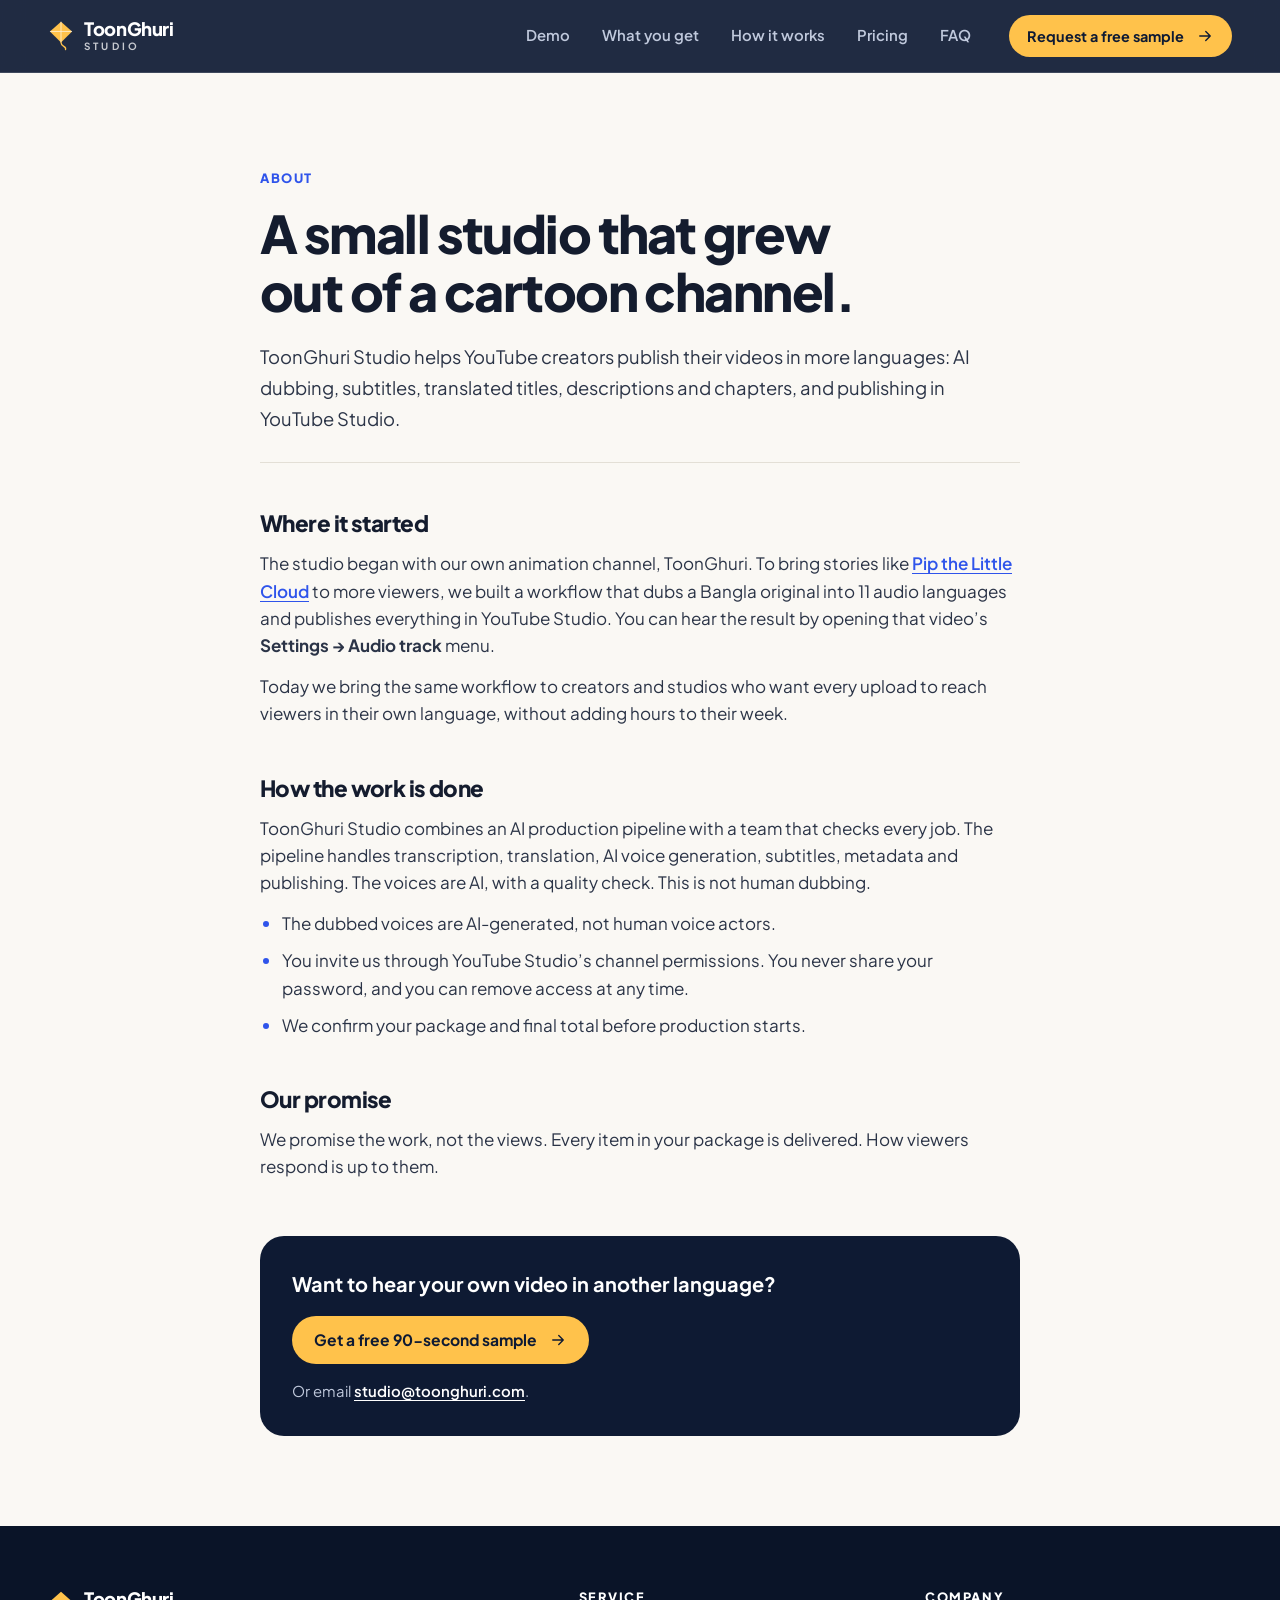
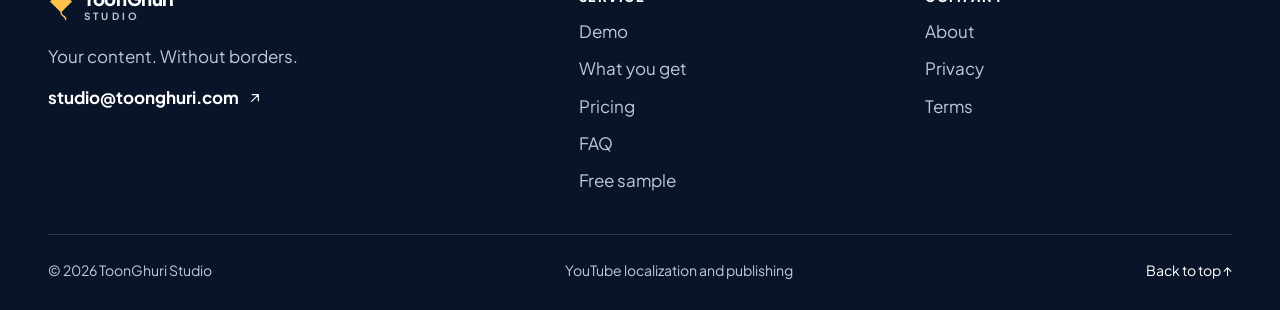
==== commit 96762db3: "Switch the public offer to the approved EUR lineup Replace the USD trial, Channel, Growth, and custo" ====
--- a/about.html
+++ b/about.html
@@ -14,16 +14,42 @@
     <meta property="og:title" content="About — ToonGhuri Studio" />
     <meta property="og:description" content="ToonGhuri Studio grew out of the ToonGhuri animation channel. An AI-assisted YouTube localization agency." />
     <meta property="og:image" content="https://toonghuri.com/assets/media/pip-poster.jpg" />
+    <meta property="og:image:alt" content="Pip the little cloud and a flower, from the featured ToonGhuri story" />
+    <meta property="og:image:width" content="1280" />
+    <meta property="og:image:height" content="720" />
+    <meta property="og:locale" content="en_US" />
+    <meta name="twitter:title" content="About — ToonGhuri Studio" />
+    <meta name="twitter:description" content="ToonGhuri Studio grew out of the ToonGhuri animation channel. An AI-assisted YouTube localization agency." />
+    <meta name="twitter:image" content="https://toonghuri.com/assets/media/pip-poster.jpg" />
     <link rel="icon" href="assets/favicon.svg" type="image/svg+xml" />
     <link rel="preconnect" href="https://fonts.googleapis.com" />
     <link rel="preconnect" href="https://fonts.gstatic.com" crossorigin />
     <link
+      rel="stylesheet"
       href="https://fonts.googleapis.com/css2?family=Plus+Jakarta+Sans:wght@400;500;600;700;800&display=swap"
-      rel="stylesheet"
+      media="print"
+      onload="this.media='all'"
     />
-    <link rel="stylesheet" href="assets/styles.css" />
-
-    <script src="assets/app.js" defer></script>
+    <noscript>
+      <link
+        rel="stylesheet"
+        href="https://fonts.googleapis.com/css2?family=Plus+Jakarta+Sans:wght@400;500;600;700;800&display=swap"
+      />
+    </noscript>
+    <link rel="stylesheet" href="assets/styles.css?v=20261103p" />
+    <script src="assets/app.js?v=20261103" defer></script>
+    <!-- Analytics off. See README. Plausible (no cookies). Uncomment the next line to enable.
+    <script defer data-domain="toonghuri.com" src="https://plausible.io/js/script.js"></script>
+    -->
+    <!-- GA4 alternative. Replace G-XXXXXXXXXX, update privacy.html, then uncomment.
+    <script async src="https://www.googletagmanager.com/gtag/js?id=G-XXXXXXXXXX"></script>
+    <script>
+      window.dataLayer = window.dataLayer || [];
+      function gtag(){dataLayer.push(arguments);}
+      gtag('js', new Date());
+      gtag('config', 'G-XXXXXXXXXX');
+    </script>
+    -->
   </head>
   <body>
     <a href="#main" class="skip-link">Skip to content</a>
@@ -67,14 +93,14 @@
       <article class="container legal-page about-page" id="top" aria-labelledby="legal-heading">
         <p class="eyebrow">ABOUT</p>
         <h1 id="legal-heading">A small studio that grew out of a cartoon channel.</h1>
-        <p class="legal-lead">ToonGhuri Studio helps YouTube creators publish their videos in more languages: AI dubbing, subtitles, translated titles, descriptions and chapters, thumbnail and title variants, publishing, and A/B tests where YouTube allows them.</p>
+        <p class="legal-lead">ToonGhuri Studio helps YouTube creators publish their videos in more languages: AI dubbing, subtitles, translated titles, descriptions and chapters, and publishing in YouTube Studio.</p>
 
         <h2>Where it started</h2>
         <p>The studio began with our own animation channel, ToonGhuri. To bring stories like <a href="https://www.youtube.com/watch?v=JCj6V_AqaOQ" target="_blank" rel="noopener noreferrer">Pip the Little Cloud<span class="visually-hidden"> (opens in a new tab)</span></a> to more viewers, we built a workflow that dubs a Bangla original into 11 audio languages and publishes everything in YouTube Studio. You can hear the result by opening that video’s <strong>Settings → Audio track</strong> menu.</p>
         <p>Today we bring the same workflow to creators and studios who want every upload to reach viewers in their own language, without adding hours to their week.</p>
 
         <h2>How the work is done</h2>
-        <p>ToonGhuri Studio combines an AI production pipeline with a team that oversees every job. The pipeline handles transcription, translation, AI voice generation, subtitles, metadata, thumbnail variants, publishing and test setup; our team checks the work and steps in when needed.</p>
+        <p>ToonGhuri Studio combines an AI production pipeline with a team that checks every job. The pipeline handles transcription, translation, AI voice generation, subtitles, metadata and publishing. The voices are AI, with a quality check. This is not human dubbing.</p>
         <ul>
           <li>The dubbed voices are AI-generated, not human voice actors.</li>
           <li>You invite us through YouTube Studio’s channel permissions. You never share your password, and you can remove access at any time.</li>
@@ -82,7 +108,7 @@
         </ul>
 
         <h2>Our promise</h2>
-        <p>We promise the work, not the views. Every item in your package is delivered; how viewers respond is up to them, and we will show you what happened, including tests with no clear winner.</p>
+        <p>We promise the work, not the views. Every item in your package is delivered. How viewers respond is up to them.</p>
 
         <div class="about-cta">
           <p>Want to hear your own video in another language?</p>
@@ -121,7 +147,7 @@
       </div>
       <div class="container footer-bottom">
         <span>© <span id="copyright-year">2026</span> ToonGhuri Studio</span>
-        <span>YouTube localization, packaging &amp; testing</span>
+        <span>YouTube localization and publishing</span>
         <a href="#top">Back to top ↑</a>
       </div>
     </footer>
--- a/assets/styles.css
+++ b/assets/styles.css
@@ -740,7 +740,7 @@
 }
 .service-grid {
   display: grid;
-  grid-template-columns: repeat(3, minmax(0, 1fr));
+  grid-template-columns: repeat(2, minmax(0, 1fr));
   gap: 20px;
 }
 .service-card {
@@ -1033,9 +1033,14 @@
 }
 .pricing-grid {
   display: grid;
-  grid-template-columns: 1.15fr 1fr 1fr;
+  grid-template-columns: repeat(3, minmax(0, 1fr));
   gap: 20px;
   align-items: stretch;
+}
+.pricing-grid-once {
+  grid-template-columns: repeat(2, minmax(0, 1fr));
+  max-width: 820px;
+  margin: 36px auto 0;
 }
 .price-card {
   position: relative;
@@ -1189,7 +1194,7 @@
 }
 .compare-table {
   width: 100%;
-  min-width: 620px;
+  min-width: 920px;
   border-collapse: collapse;
   font-size: 0.95rem;
 }
@@ -1433,6 +1438,7 @@
   text-underline-offset: 3px;
 }
 .sample-form {
+  position: relative;
   display: grid;
   gap: 18px;
   padding: clamp(24px, 4vw, 40px);
@@ -1539,6 +1545,22 @@
   color: #145c3f;
   font-weight: 600;
 }
+.form-result.is-error {
+  background: #fdecec;
+  color: #8a1f11;
+}
+.hp-field {
+  position: absolute;
+  width: 1px;
+  height: 1px;
+  margin: -1px;
+  padding: 0;
+  overflow: hidden;
+  clip: rect(0 0 0 0);
+  clip-path: inset(50%);
+  white-space: nowrap;
+  border: 0;
+}
 
 /* 7. Footer ---------------------------------------------------------------- */
 .site-footer {
@@ -1715,8 +1737,8 @@
   .pricing-grid {
     grid-template-columns: repeat(2, minmax(0, 1fr));
   }
-  .price-card-trial {
-    grid-column: 1 / -1;
+  .pricing-grid-once {
+    max-width: none;
   }
 }
 @media (max-width: 900px) {
@@ -1780,6 +1802,7 @@
   }
   .workflow-steps,
   .pricing-grid,
+  .pricing-grid-once,
   .trust-grid {
     grid-template-columns: 1fr;
   }
